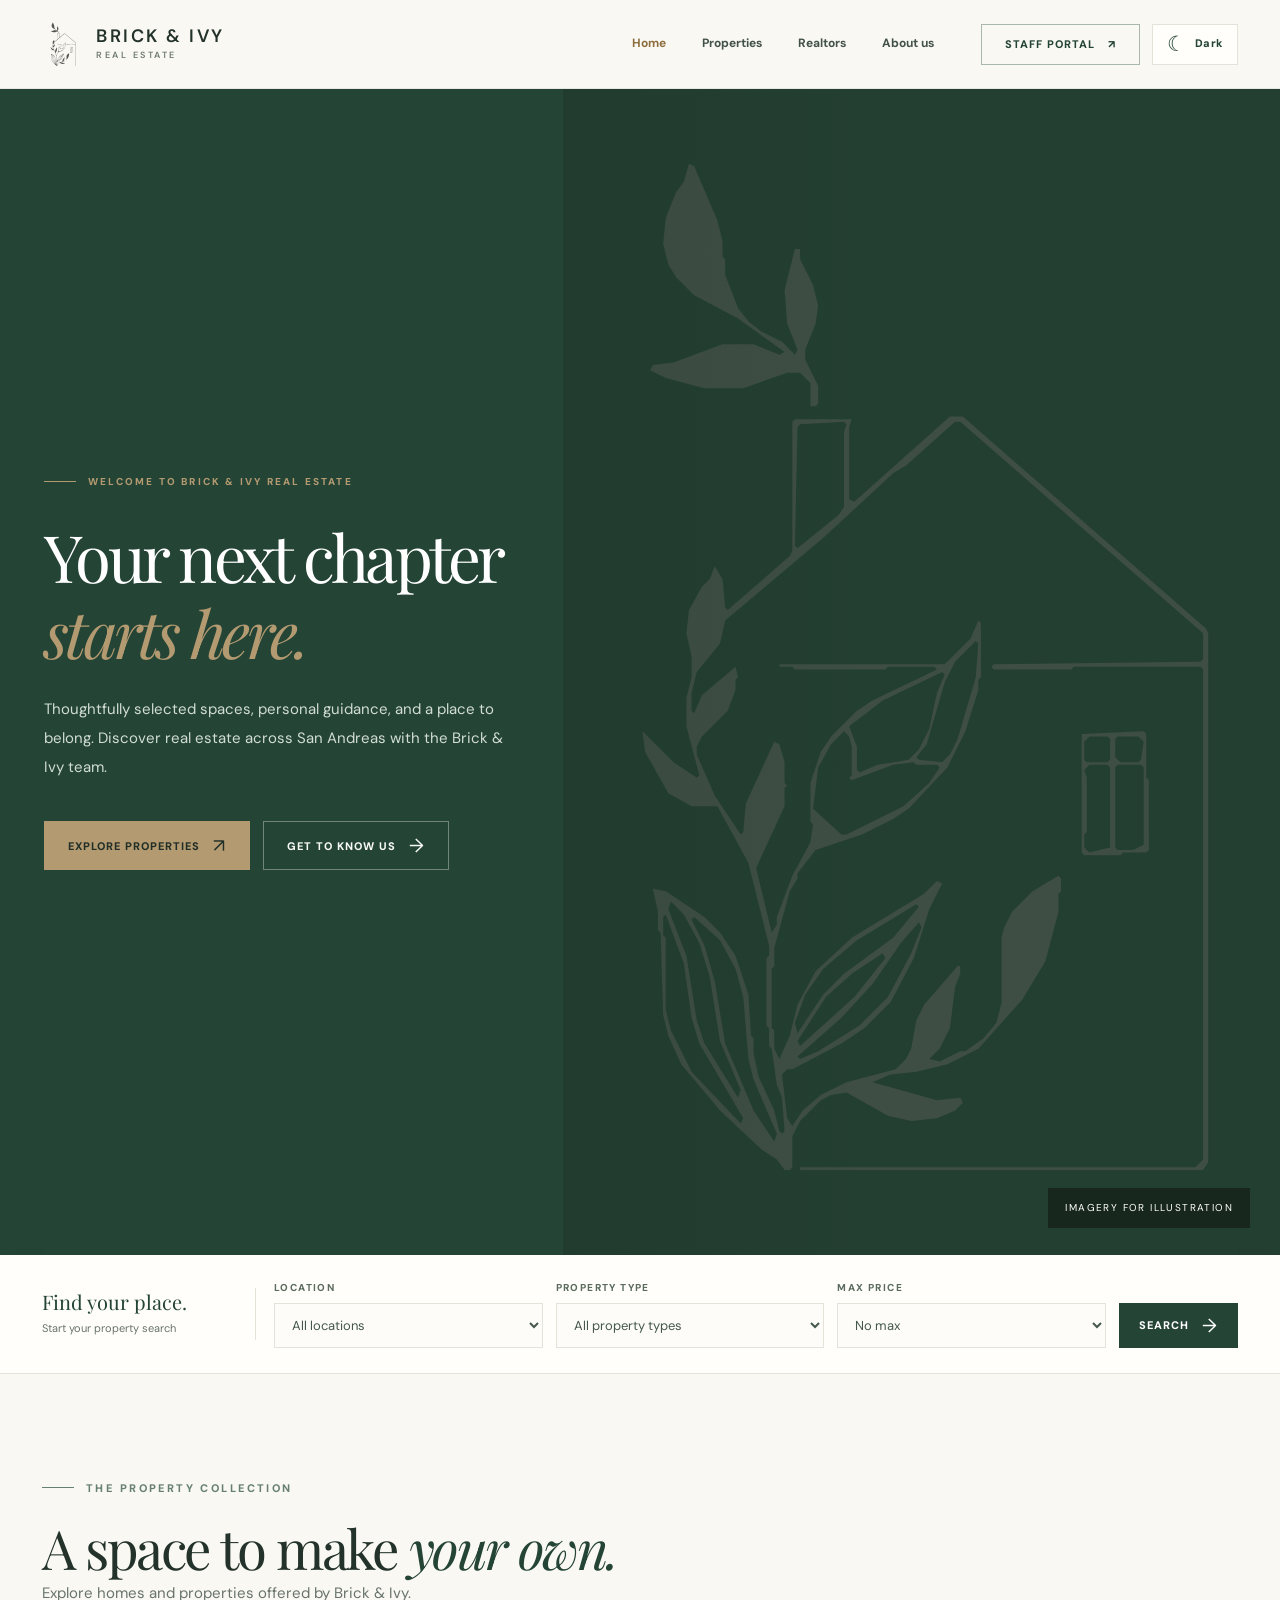
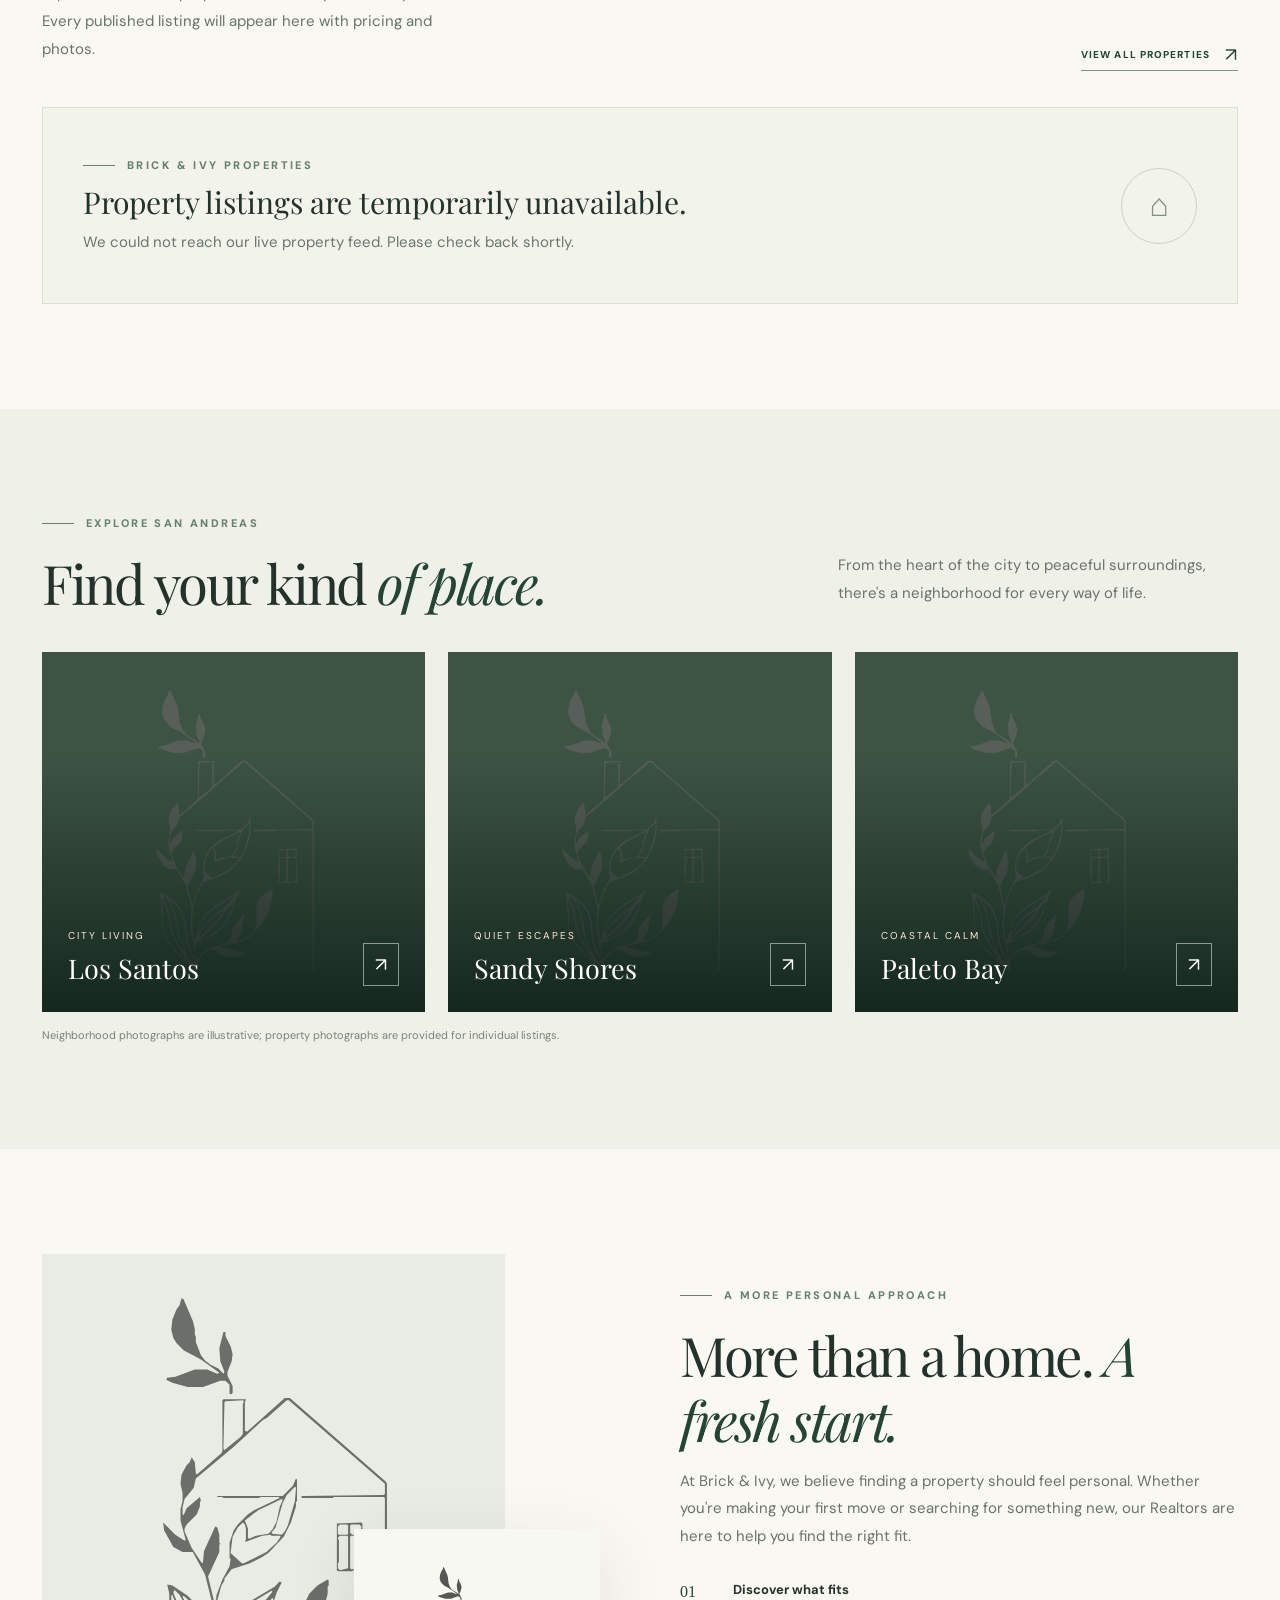
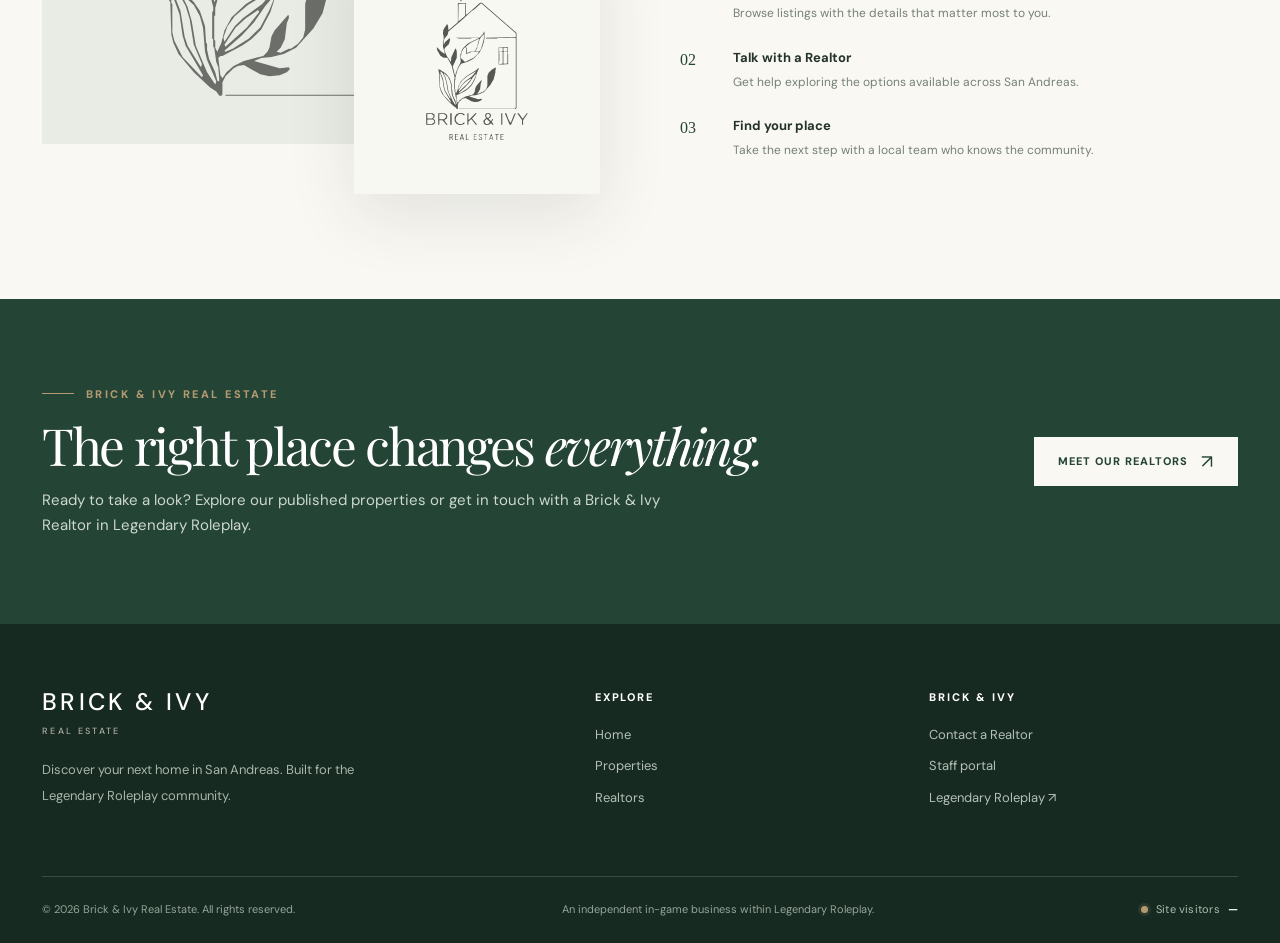
==== index.html @ a2da0a72 "Use accurate descriptive fallback alt for homepage loading mark" ====
<!doctype html>
<html lang="en">
<head>
  <meta charset="UTF-8"><meta name="viewport" content="width=device-width, initial-scale=1">
  <meta name="theme-color" content="#182d25">
  <meta name="description" content="Brick & Ivy Real Estate — discover your next property in Legendary Roleplay. Browse homes, explore neighborhoods, and connect with a Realtor.">
  <title>Brick & Ivy Real Estate | Find Your Place in San Andreas</title>
  <link rel="canonical" href="https://brickandivyhomes.com/">
  <link rel="icon" type="image/svg+xml" href="assets/favicon.svg">
  <link rel="preconnect" href="https://fonts.googleapis.com"><link rel="preconnect" href="https://fonts.gstatic.com" crossorigin>
  <script src="assets/theme.js?v=20261022-dark1"></script>
  <!-- Prevent the original HTML fallback from flashing before the published homepage arrives. -->
  <script>
    document.documentElement.classList.add('home-content-pending');
    window.setTimeout(function(){ document.documentElement.classList.remove('home-content-pending'); }, 9000);
    // Start the public homepage request while the rest of the page is parsing,
    // rather than waiting for all page assets and DOMContentLoaded.
    window.BRICK_IVY_HOME_PREFETCH = (function(){
      var controller = new AbortController();
      var deadline = setTimeout(function(){ controller.abort(); }, 7000);
      return fetch('https://rcbbnzqmfvapwuqmpmhk.supabase.co/functions/v1/brickivy-homepage', {
        cache: 'no-store', credentials: 'omit', signal: controller.signal,
        headers: {Accept:'application/json'}
      }).then(function(response){
        if(!response.ok)throw Error('Homepage publication unavailable');
        return response.json();
      }).catch(function(){ return null; }).finally(function(){ clearTimeout(deadline); });
    })();
  </script>
  <link rel="preconnect" href="https://rcbbnzqmfvapwuqmpmhk.supabase.co" crossorigin>
<link rel="stylesheet" href="assets/styles.css?v=20261024-home-load1">
<link rel="stylesheet" href="assets/dark-mode.css?v=20261023-contrast1"><script defer src="assets/brickivy-config.js"></script><script defer src="assets/site.js?v=20261024-home-load1"></script>
</head>
<body data-page="home">
  <header class="site-header">
    <div class="container header-inner">
      <a class="logo-lockup" href="index.html" aria-label="Brick and Ivy Real Estate homepage">
        <img class="logo-mark" src="assets/brick-ivy-mark.svg" alt="">
        <span class="logo-type">BRICK &amp; IVY<small>REAL ESTATE</small></span>
      </a>
      <nav class="primary-nav" id="primary-nav" aria-label="Main navigation">
        <a href="index.html" aria-current="page">Home</a>
        <a href="properties.html">Properties</a><a href="realtors.html">Realtors</a>
        
        <a href="#our-story">About us</a>
      </nav>
      <div class="header-actions">
        <a class="link-button" href="admin.html">Staff portal <span aria-hidden="true">↗</span></a>
        <button class="menu-toggle" type="button" aria-label="Toggle navigation" aria-controls="primary-nav" aria-expanded="false"><span aria-hidden="true"></span></button>
      </div>
    </div>
  </header>
  <div class="home-announcement" id="homeAnnouncement" role="status" hidden><div class="container" data-home-text="announcementText"></div></div>
  <main>
    <section class="hero" aria-labelledby="hero-heading">
      <div class="hero-copy">
        <div class="home-loading-intro" role="status" aria-live="polite"><span>BRICK &amp; IVY REAL ESTATE</span><strong>Finding your next chapter.</strong><small>Preparing our latest properties and details…</small></div>
        <div class="eyebrow" data-home-text="heroEyebrow">Welcome to Brick &amp; Ivy Real Estate</div>
        <h1 class="serif" id="hero-heading"><span data-home-text="heroLead">Your next chapter</span> <em data-home-text="heroHighlight">starts here.</em></h1>
        <p data-home-text="heroDescription">Thoughtfully selected spaces, personal guidance, and a place to belong. Discover real estate across San Andreas with the Brick &amp; Ivy team.</p>
        <div class="hero-buttons">
          <a class="button gold" href="properties.html"><span data-home-text="heroPrimaryText">Explore properties</span> <span class="arrow" aria-hidden="true">↗</span></a>
          <a class="button outline" href="#our-story"><span data-home-text="heroSecondaryText">Get to know us</span> <span class="arrow" aria-hidden="true">→</span></a>
        </div>
      </div>
      <div class="hero-image">
        <img class="home-image-placeholder" data-home-image="heroImage" src="assets/brick-ivy-mark.svg" data-home-alt="heroImageAlt" alt="Brick & Ivy Real Estate" fetchpriority="high">
        <div class="image-caption" data-home-text="heroCaption">Imagery for illustration</div>
      </div>
    </section>
    <div class="quick-search" aria-label="Quick property search">
      <div class="container search-inner">
        <div class="search-title"><strong data-home-text="searchTitle">Find your place.</strong><small data-home-text="searchSubtitle">Start your property search</small></div>
        <form class="search-form" action="properties.html" method="get">
          <div class="field"><label for="homeArea">Location</label><select id="homeArea" name="area"><option value="">All locations</option><option value="Los Santos">Los Santos</option><option value="Sandy Shores">Sandy Shores</option><option value="Paleto Bay">Paleto Bay</option></select></div>
          <div class="field"><label for="homeType">Property type</label><select id="homeType" name="type"><option value="">All property types</option></select></div>
          <div class="field"><label for="homeMax">Max price</label><select id="homeMax" name="max"><option value="">No max</option><option value="5000">$5,000</option><option value="10000">$10,000</option><option value="15000">$15,000</option></select></div>
          <button class="button dark" type="submit">Search <span class="arrow" aria-hidden="true">→</span></button>
        </form>
      </div>
    </div>
    <section class="section featured" id="featured" data-home-section="showFeatured">
      <div class="container">
        <div class="section-top">
          <div><div class="eyebrow" data-home-text="collectionEyebrow">The property collection</div><h2 class="section-heading"><span data-home-text="collectionLead">A space to make</span> <em data-home-text="collectionHighlight">your own.</em></h2><p class="section-copy" data-home-text="collectionDescription">Explore homes and properties offered by Brick &amp; Ivy. Every published listing will appear here with pricing and photos.</p></div>
          <a href="properties.html" class="text-link">View all properties <span class="arrow" aria-hidden="true">↗</span></a>
        </div>
        <div class="property-grid" id="featuredGrid" aria-live="polite"><div class="empty-listings"><div><div class="eyebrow">Brick &amp; Ivy properties</div><h3>Preparing our property collection.</h3><p>Our listings will appear here once they are published.</p></div><div class="empty-icon" aria-hidden="true">⌂</div></div></div>
      </div>
    </section>
    <section class="section neighborhoods" id="neighborhoods" data-home-section="showNeighborhoods">
      <div class="container">
        <div class="section-top">
          <div><div class="eyebrow" data-home-text="neighborhoodsEyebrow">Explore San Andreas</div><h2 class="section-heading"><span data-home-text="neighborhoodsLead">Find your kind</span> <em data-home-text="neighborhoodsHighlight">of place.</em></h2></div>
          <p class="section-copy" data-home-text="neighborhoodsDescription">From the heart of the city to peaceful surroundings, there's a neighborhood for every way of life.</p>
        </div>
        <div class="neighborhood-grid">
          <a href="properties.html?area=Los+Santos" class="neighborhood">
            <img class="home-image-placeholder" data-home-image="lsImage" src="assets/brick-ivy-mark.svg" alt="Brick &amp; Ivy neighborhood photo" loading="lazy">
            <div class="neighborhood-content"><div><small>City living</small><h3>Los Santos</h3></div><span class="arrow" aria-hidden="true">↗</span></div>
          </a>
          <a href="properties.html?area=Sandy+Shores" class="neighborhood">
            <img class="home-image-placeholder" data-home-image="sandyImage" src="assets/brick-ivy-mark.svg" alt="Brick &amp; Ivy neighborhood photo" loading="lazy">
            <div class="neighborhood-content"><div><small>Quiet escapes</small><h3>Sandy Shores</h3></div><span class="arrow" aria-hidden="true">↗</span></div>
          </a>
          <a href="properties.html?area=Paleto+Bay" class="neighborhood">
            <img class="home-image-placeholder" data-home-image="paletoImage" src="assets/brick-ivy-mark.svg" alt="Brick &amp; Ivy neighborhood photo" loading="lazy">
            <div class="neighborhood-content"><div><small>Coastal calm</small><h3>Paleto Bay</h3></div><span class="arrow" aria-hidden="true">↗</span></div>
          </a>
        </div>
        <p style="margin:14px 0 0;color:#758277;font-size:11px">Neighborhood photographs are illustrative; property photographs are provided for individual listings.</p>
      </div>
    </section>
    <section class="section" id="our-story" data-home-section="showAbout">
      <div class="container about">
        <div class="about-visual">
          <img class="portrait home-image-placeholder" data-home-image="aboutImage" src="assets/brick-ivy-mark.svg" alt="Brick &amp; Ivy real estate image" loading="lazy">
          <div class="logo-plaque"><img src="assets/brick-ivy-logo.svg" alt="Brick and Ivy Real Estate logo" loading="lazy"></div>
        </div>
        <div class="about-copy">
          <div class="eyebrow" data-home-text="aboutEyebrow">A more personal approach</div>
          <h2 class="section-heading"><span data-home-text="aboutLead">More than a home.</span> <em data-home-text="aboutHighlight">A fresh start.</em></h2>
          <p class="section-copy" data-home-text="aboutDescription">At Brick &amp; Ivy, we believe finding a property should feel personal. Whether you're making your first move or searching for something new, our Realtors are here to help you find the right fit.</p>
          <div class="values">
            <div class="value"><div class="value-num">01</div><div><strong>Discover what fits</strong><span>Browse listings with the details that matter most to you.</span></div></div>
            <div class="value"><div class="value-num">02</div><div><strong>Talk with a Realtor</strong><span>Get help exploring the options available across San Andreas.</span></div></div>
            <div class="value"><div class="value-num">03</div><div><strong>Find your place</strong><span>Take the next step with a local team who knows the community.</span></div></div>
          </div>
        </div>
      </div>
    </section>
    <section class="cta-band" id="contact" data-home-section="showCta">
      <div class="container cta-inner">
        <div><div class="eyebrow" data-home-text="ctaEyebrow">Brick &amp; Ivy Real Estate</div><h2 class="section-heading"><span data-home-text="ctaLead">The right place changes</span> <em data-home-text="ctaHighlight">everything.</em></h2><p data-home-text="ctaDescription">Ready to take a look? Explore our published properties or get in touch with a Brick &amp; Ivy Realtor in Legendary Roleplay.</p></div>
        <a href="realtors.html" class="button light"><span data-home-text="ctaButton">Meet our Realtors</span> <span class="arrow" aria-hidden="true">↗</span></a>
      </div>
    </section>
  </main>
  <footer class="site-footer">
    <div class="container">
      <div class="footer-grid">
        <div><div class="footer-brand">BRICK &amp; IVY<small>REAL ESTATE</small></div><p class="footer-text">Discover your next home in San Andreas. Built for the Legendary Roleplay community.</p></div>
        <div><div class="footer-title">Explore</div><div class="footer-links"><a href="index.html">Home</a><a href="properties.html">Properties</a><a href="realtors.html">Realtors</a></div></div>
        <div><div class="footer-title">Brick &amp; Ivy</div><div class="footer-links"><a href="realtors.html">Contact a Realtor</a><a href="admin.html">Staff portal</a><a href="https://legendary-roleplay.com/" target="_blank" rel="noopener noreferrer">Legendary Roleplay ↗</a></div></div>
      </div>
      <div class="footer-bottom"><span>© <span data-year>2026</span> Brick &amp; Ivy Real Estate. All rights reserved.</span><span>An independent in-game business within Legendary Roleplay.</span><span class="footer-visitor-counter" title="Estimated unique browsers since visitor tracking began"><span class="visitor-indicator" aria-hidden="true"></span><span class="visitor-label">Site visitors</span><strong data-visitor-total>—</strong></span></div>
    </div>
  </footer>
<script defer src="assets/brickivy-visitors.js?v=20261023-visitors1"></script></body>
</html>
---- assets/styles.css ----
@import url('https://fonts.googleapis.com/css2?family=DM+Sans:wght@400;500;600;700&family=Manrope:wght@400;500;600;700;800&family=Playfair+Display:ital,wght@0,400;0,500;0,600;1,400;1,500&display=swap');
:root{--ink:#23332b;--forest:#244436;--forest-dark:#182d25;--sage:#7f957d;--gold:#b39a70;--cream:#faf8f3;--sand:#efece4;--paper:#fffefa;--muted:#68736b;--line:#e3e3da;--shadow:0 20px 65px rgba(32,48,39,.11);font-synthesis:none}
*,*:before,*:after{box-sizing:border-box}
html{scroll-behavior:smooth}
body{margin:0;background:var(--cream);color:var(--ink);font:400 15px/1.65 'DM Sans',sans-serif;-webkit-font-smoothing:antialiased}
img{display:block;max-width:100%} a{color:inherit;text-decoration:none} button,input,select{font:inherit}
button{cursor:pointer}button:disabled{cursor:not-allowed} :focus-visible{outline:3px solid #a27d49;outline-offset:3px}::selection{background:#d6d3b9}
.container{width:min(1200px,calc(100% - 84px));margin-inline:auto}
.eyebrow{display:flex;align-items:center;gap:12px;font-size:11px;font-weight:800;letter-spacing:.22em;text-transform:uppercase;color:#66816f}
.eyebrow:before{content:'';display:inline-block;width:32px;height:1px;background:currentColor}
h1,h2,h3,p{margin-top:0}
.serif{font-family:'Playfair Display',Georgia,serif;font-weight:400}
.section-heading{font-family:'Playfair Display',Georgia,serif;font-size:clamp(36px,4.25vw,58px);font-weight:400;line-height:1.2;letter-spacing:-.045em;margin:18px 0 15px}
.section-copy{color:var(--muted);max-width:590px;line-height:1.85}
.site-header{height:89px;position:relative;z-index:20;background:var(--cream);border-bottom:1px solid #e7e6df}
.header-inner{height:100%;display:flex;align-items:center;gap:35px}
.logo-lockup{display:flex;align-items:center;gap:12px;flex-shrink:0}
.logo-mark{height:45px;width:42px;object-fit:contain;object-position:center}
.logo-type{display:flex;flex-direction:column;gap:1px;font-size:18px;font-weight:600;line-height:1.1;letter-spacing:.14em;white-space:nowrap}
.logo-type small{font-size:9px;letter-spacing:.28em;font-weight:600;color:#6e7a71;margin-top:4px}
.primary-nav{display:flex;align-items:center;justify-content:center;gap:36px;margin-left:auto}
.primary-nav>a{font-size:12px;font-weight:700;color:#425249;transition:color .2s}
.primary-nav>a:hover,.primary-nav>a[aria-current=page]{color:#8d6e3e}
.header-actions{display:flex;align-items:center;gap:12px;margin-left:12px}
.link-button,.button{display:inline-flex;gap:13px;align-items:center;justify-content:center;border:1px solid transparent;font-size:11px;font-weight:800;letter-spacing:.09em;text-transform:uppercase;min-height:49px;padding:0 23px;transition:background .2s,color .2s,transform .2s}
.button:hover,.link-button:hover{transform:translateY(-2px)}
.button.dark{background:var(--forest);color:white}.button.dark:hover{background:#355845}
.button.light{background:var(--cream);color:var(--forest)}.button.light:hover{background:white}
.button.outline{border-color:#bec8bd;color:var(--forest);background:transparent}.button.outline:hover{background:#edf1e9}
.button.gold{background:#c5ae86;color:#1d3025}
.link-button{border:1px solid #a9b8a9;color:var(--forest);min-height:41px}
.arrow{font-size:19px;line-height:1;font-weight:400}
.menu-toggle{display:none;border:1px solid #d5d9d1;color:var(--forest);background:transparent;width:44px;height:44px;place-items:center}
.menu-toggle span{display:block;width:19px;height:2px;background:currentColor;box-shadow:0 6px 0 currentColor,0 -6px 0 currentColor}
.hero{display:grid;grid-template-columns:minmax(0,44fr) minmax(0,56fr);min-height:590px;background:var(--forest-dark)}
.hero-copy{align-self:center;padding:88px max(44px,calc((100vw - 1200px)/2));padding-right:38px;color:#fff}
.hero .eyebrow{color:#d3bea0;font-size:10px}
.hero h1{font-size:clamp(52px,5.1vw,83px);letter-spacing:-.057em;line-height:1.16;margin:28px 0 25px;max-width:620px}
.hero h1 em{font-weight:400;color:#c5af87}
.hero p{font-size:15px;line-height:1.95;color:#d2ddd5;max-width:495px}
.hero-buttons{display:flex;gap:13px;flex-wrap:wrap;margin-top:39px}
.hero .button.outline{color:#f9faf8;border-color:#71847a}.hero .button.outline:hover{background:#345143}
.hero-image{position:relative;min-height:590px;overflow:hidden}
.hero-image:before{content:'';position:absolute;inset:0;background:linear-gradient(90deg,rgba(20,40,28,.12),transparent 43%);z-index:1}
.hero-image img{width:100%;height:100%;object-fit:cover;object-position:center}
.hero-image .image-caption{position:absolute;bottom:27px;right:30px;padding:12px 17px;background:rgba(20,32,24,.78);color:white;z-index:2;font-size:10px;letter-spacing:.14em;text-transform:uppercase}
.quick-search{background:var(--paper);border-bottom:1px solid var(--line);box-shadow:0 7px 28px rgba(0,0,0,.025)}
.search-inner{display:flex;align-items:center;gap:18px;padding:25px 0}
.search-title{min-width:214px;border-right:1px solid var(--line);padding-right:18px}
.search-title strong{font:400 20px 'Playfair Display',Georgia,serif;display:block}
.search-title small{color:var(--muted);font-size:11px}
.search-form{display:grid;grid-template-columns:repeat(3,minmax(0,1fr)) auto;gap:13px;flex:1;align-items:end}
.field{display:flex;flex-direction:column;gap:6px;min-width:0}.field label{font-size:10px;letter-spacing:.14em;text-transform:uppercase;font-weight:800;color:#5b6c5e}
.field input,.field select{border:1px solid var(--line);border-radius:0;outline:none;color:#45584b;background:#fdfcf8;padding:11px 13px;width:100%;min-height:45px;appearance:auto;font-size:13px}
.field input:focus,.field select:focus{border-color:#738e76;box-shadow:0 0 0 2px #dbe8da}
.search-form .button{min-height:45px;padding:0 19px}
.section{padding:105px 0}
.section-top{display:flex;justify-content:space-between;align-items:end;gap:30px;margin-bottom:36px}
.section-top .section-heading{margin-bottom:0}
.section-top .section-copy{max-width:400px;margin-bottom:8px}
.text-link{display:inline-flex;gap:15px;align-items:center;padding-bottom:6px;border-bottom:1px solid #7f9482;font-weight:800;color:var(--forest);text-transform:uppercase;letter-spacing:.11em;font-size:10px;white-space:nowrap}
.text-link:hover{color:#997c4a}
.featured{background:var(--cream)}
.property-grid{display:grid;grid-template-columns:repeat(3,minmax(0,1fr));gap:24px}
.property-card{background:var(--paper);border:1px solid var(--line);overflow:hidden;transition:box-shadow .25s,transform .25s}
.property-card:hover{transform:translateY(-5px);box-shadow:var(--shadow)}
.property-image{height:248px;position:relative;background:#e4e7df;overflow:hidden}
.property-image img{height:100%;width:100%;object-fit:cover;transition:transform .5s}.property-card:hover .property-image img{transform:scale(1.04)}
.property-image .fallback-graphic{display:grid;place-items:center;width:100%;height:100%;font:400 28px 'Playfair Display',Georgia,serif;color:#8da08f}
.status-tag{position:absolute;top:17px;left:17px;display:inline-block;background:#f8f8f1;color:#2a4837;font-size:9px;letter-spacing:.16em;text-transform:uppercase;padding:9px 12px;font-weight:800}
.property-body{padding:23px 23px 25px}
.property-topline{display:flex;align-items:center;justify-content:space-between;gap:10px;font-size:10px;color:#6d8070;font-weight:800;letter-spacing:.15em;text-transform:uppercase}
.property-price{font-size:24px;font-family:'Playfair Display',Georgia,serif;color:var(--forest);letter-spacing:-.02em;margin:8px 0}
.property-title{font-size:17px;font-weight:700;line-height:1.4;margin:0 0 4px}
.property-address{color:#788179;font-size:12px;margin-bottom:20px}
.property-bottom{display:flex;justify-content:space-between;align-items:center;padding-top:16px;border-top:1px solid var(--line);font-size:12px;color:#66776b}
.empty-listings{grid-column:1/-1;border:1px solid #dcded4;background:#f2f3eb;padding:48px 40px;display:flex;align-items:center;justify-content:space-between;gap:30px}
.empty-listings h3{font:400 30px 'Playfair Display',Georgia,serif;margin:8px 0}
.empty-listings p{max-width:590px;color:#69776c;margin-bottom:0}
.empty-icon{display:grid;place-items:center;width:76px;height:76px;flex-shrink:0;border:1px solid #c9d3c6;border-radius:50%;font-size:32px;color:#80927d}
.neighborhoods{background:#eff1e9}
.neighborhood-grid{display:grid;grid-template-columns:repeat(3,1fr);gap:23px}
.neighborhood{height:360px;position:relative;display:flex;align-items:end;overflow:hidden;background:#64786f}
.neighborhood img{width:100%;height:100%;position:absolute;inset:0;object-fit:cover;transition:transform .5s}
.neighborhood:before{content:'';position:absolute;inset:0;background:linear-gradient(0deg,rgba(10,27,19,.78),transparent 72%);z-index:1}
.neighborhood:hover img{transform:scale(1.05)}
.neighborhood-content{position:relative;z-index:2;padding:26px;color:white;width:100%;display:flex;align-items:end;justify-content:space-between}
.neighborhood-content small{display:block;font-size:10px;letter-spacing:.2em;text-transform:uppercase;color:#e0d1ae}
.neighborhood-content h3{font:400 27px 'Playfair Display',Georgia,serif;margin:5px 0 0}
.neighborhood-content .arrow{border:1px solid rgba(255,255,255,.5);padding:11px}
.about{display:grid;grid-template-columns:1fr 1fr;align-items:center;gap:80px}
.about-visual{position:relative;min-height:540px}
.about-visual .portrait{width:83%;height:490px;object-fit:cover}
.about-visual .logo-plaque{position:absolute;right:0;bottom:0;background:#f7f8f2;box-shadow:var(--shadow);width:44%;height:265px;display:flex;align-items:center;justify-content:center;padding:15px}
.logo-plaque img{width:100%;height:100%;object-fit:contain}
.about-copy .section-copy{margin-bottom:28px}
.values{display:grid;gap:22px;margin-top:28px}
.value{display:flex;gap:18px;align-items:start}
.value-num{width:35px;color:#9f895f;font-family:Georgia,serif;font-size:16px}
.value strong{display:block;font-size:13px}
.value span{font-size:12px;line-height:1.8;color:#748076}
.cta-band{background:var(--forest-dark);color:white;padding:86px 0}
.cta-inner{display:flex;justify-content:space-between;align-items:center;gap:35px}
.cta-band .section-heading{font-size:clamp(33px,4vw,53px);margin:12px 0}
.cta-band p{color:#cdd8ce;margin-bottom:0;max-width:630px}
.cta-band .eyebrow{color:#d4bea0}
.site-footer{background:#172a22;color:#ccd4cc;padding:64px 0 25px}
.footer-grid{display:grid;grid-template-columns:1.3fr .7fr .85fr;gap:80px;padding-bottom:55px}
.footer-brand{color:#fff;font-size:24px;letter-spacing:.14em;font-weight:500;line-height:1.2}
.footer-brand small{display:block;margin-top:9px;color:#aeafa3;letter-spacing:.26em;font-size:9px}
.footer-text{font-size:13px;max-width:360px;color:#a9b6aa;line-height:1.95;margin-top:21px}
.footer-title{font-size:11px;color:#fff;letter-spacing:.18em;text-transform:uppercase;font-weight:800;margin-bottom:18px}
.footer-links{display:flex;flex-direction:column;gap:10px;color:#b4c0b6;font-size:13px}
.footer-links a:hover{color:white}
.footer-bottom{border-top:1px solid #3a4c41;padding-top:23px;display:flex;justify-content:space-between;gap:20px;font-size:11px;color:#95a599}
.page-header{background:#213d31;color:white;padding:75px 0 73px;position:relative;overflow:hidden}
.page-header:after{content:'B&I';position:absolute;right:4%;bottom:-105px;font:400 260px 'Playfair Display',Georgia,serif;opacity:.045;pointer-events:none}
.page-header .eyebrow{color:#d7be98}.page-header .section-heading{max-width:740px;margin:16px 0}
.page-header p{color:#cbdad0;margin:0;max-width:610px}
.results-layout{display:grid;grid-template-columns:260px 1fr;gap:42px;padding:62px 0 105px}
.filter-panel{background:#fffefa;border:1px solid var(--line);padding:28px;align-self:start}
.filter-panel h2{font:400 23px 'Playfair Display',Georgia,serif;margin-bottom:20px}
.filter-panel form{display:grid;gap:17px}.filter-panel .field input,.filter-panel .field select{background:#fff}
.filter-actions{display:grid;gap:9px;margin-top:7px}.filter-actions .button{width:100%;font-size:10px}
.results-toolbar{display:flex;justify-content:space-between;align-items:center;gap:15px;margin-bottom:25px;padding-bottom:16px;border-bottom:1px solid var(--line)}
.results-toolbar strong{font-size:13px}.results-toolbar small{color:#7a857c}
.results-grid{display:grid;grid-template-columns:repeat(2,minmax(0,1fr));gap:22px}
.results-grid .property-image{height:235px}
.results-grid .empty-listings{display:block;padding:48px}
.detail-page{padding:55px 0 110px}.back-link{display:inline-flex;align-items:center;gap:10px;color:#657b6a;font-size:12px;margin-bottom:25px;font-weight:700}
.detail-shell{background:#fffefa;border:1px solid var(--line);padding:42px}
.detail-title{font:400 clamp(32px,4vw,52px) 'Playfair Display',Georgia,serif;line-height:1.2;margin:10px 0}
.detail-meta{color:#68786c;font-size:13px}
.detail-price{font:400 31px 'Playfair Display',Georgia,serif;margin:20px 0}
.detail-gallery{display:grid;grid-template-columns:2fr 1fr;gap:11px;height:420px;margin:35px 0}
.detail-gallery>div{overflow:hidden;background:#e5e8df;min-height:0}
.detail-gallery img{width:100%;height:100%;object-fit:cover}
.detail-thumbs{display:grid;grid-template-rows:1fr 1fr;gap:11px;min-height:0}
.detail-copy{max-width:760px;font-size:14px;color:#697a6d;line-height:1.9}
.detail-empty{text-align:center;padding:85px 30px;border:1px solid var(--line);background:#f4f4ed}
.detail-empty h2{font:400 37px 'Playfair Display',Georgia,serif;margin:12px}
.detail-empty p{color:var(--muted)}
.admin-note{background:#f2f3eb;border:1px solid #dce2d7;margin:80px auto;padding:55px;max-width:720px;text-align:center}
.admin-note .section-heading{font-size:40px}
.page-spacer{min-height:42vh}
@media(max-width:1100px){.primary-nav{gap:20px}.container{width:min(1200px,calc(100% - 54px))}.hero-copy{padding:65px 38px}.hero h1{font-size:clamp(45px,5.2vw,69px)}.search-title{display:none}.about{gap:45px}.footer-grid{gap:35px}}
@media(max-width:800px){.site-header{height:74px}.primary-nav{display:none;position:absolute;top:74px;left:0;right:0;background:var(--cream);padding:26px;flex-direction:column;align-items:start;gap:22px;border-bottom:1px solid var(--line);box-shadow:0 17px 23px rgba(0,0,0,.07)}.primary-nav.open{display:flex}.menu-toggle{display:grid}.header-actions{margin-left:auto}.header-actions .link-button{display:none}.hero{grid-template-columns:1fr}.hero-copy{padding:70px 35px}.hero-image{height:410px;min-height:0}.hero-image img{object-position:center 55%}.hero h1{max-width:670px}.search-inner{padding:23px 0}.search-form{grid-template-columns:repeat(2,1fr)}.section{padding:78px 0}.section-top{align-items:start;flex-direction:column;gap:17px}.property-grid{grid-template-columns:repeat(2,1fr)}.property-grid>*:last-child:nth-child(odd){grid-column:auto}.neighborhood-grid{grid-template-columns:repeat(3,1fr);gap:12px}.neighborhood{height:290px}.neighborhood-content{padding:16px}.neighborhood-content h3{font-size:22px}.about{grid-template-columns:1fr}.about-visual{min-height:440px}.about-visual .portrait{height:420px}.about-visual .logo-plaque{width:32%;height:225px}.cta-inner{align-items:start;flex-direction:column}.footer-grid{grid-template-columns:1fr 1fr}.footer-grid>div:first-child{grid-column:1/-1}.results-layout{grid-template-columns:1fr;gap:28px;padding-top:38px}.filter-panel form{grid-template-columns:repeat(2,1fr)}.filter-panel h2{margin-bottom:18px}.filter-actions{margin-top:0}}
@media(max-width:560px){.container{width:calc(100% - 36px)}.logo-type{font-size:15px}.logo-mark{height:39px;width:36px}.hero-copy{padding:65px 20px 58px}.hero h1{font-size:clamp(47px,12vw,65px)}.hero-image{height:285px}.hero p{font-size:14px}.hero-buttons .button{width:100%}.search-form{grid-template-columns:1fr}.search-form .button{width:100%}.section{padding:69px 0}.section-heading{font-size:38px}.property-grid,.results-grid,.neighborhood-grid{grid-template-columns:1fr}.property-image,.results-grid .property-image{height:240px}.empty-listings{display:block;padding:30px 23px}.empty-icon{margin-bottom:16px}.neighborhood{height:260px}.neighborhood-content{padding:26px}.about-visual{min-height:370px}.about-visual .portrait{height:340px}.about-visual .logo-plaque{height:170px}.cta-band{padding:65px 0}.footer-grid{grid-template-columns:1fr;gap:26px}.footer-grid>div:first-child{grid-column:auto}.footer-bottom{flex-direction:column;gap:6px}.page-header{padding:62px 0}.filter-panel{padding:23px}.filter-panel form{grid-template-columns:1fr}.results-layout{padding-bottom:65px}.detail-page{padding:35px 0 70px}.detail-shell{padding:22px}.detail-gallery{height:auto;grid-template-columns:1fr}.detail-gallery>div:first-child{height:255px}.detail-thumbs{grid-template-columns:1fr 1fr;grid-template-rows:none;height:125px}.admin-note{padding:35px 22px;margin:55px auto}}
@media(prefers-reduced-motion:reduce){html{scroll-behavior:auto}*,*:before,*:after{transition:none!important}}

/* Public realtor directory */
.team-hero{padding-top:93px;padding-bottom:95px;background:linear-gradient(112deg,#213d31 0%,#203e30 58%,#34513d 100%)}
.team-hero .section-heading{max-width:780px;font-size:clamp(43px,5vw,72px);line-height:1.19}
.team-hero .section-heading em{color:#d0b897;font-weight:400}
.team-hero p{font-size:15px;max-width:650px;line-height:1.9}
.team-section{padding-top:90px;padding-bottom:110px}
.team-heading{margin-bottom:40px}
.team-heading .section-copy{max-width:605px}
.team-count{font-size:11px;letter-spacing:.13em;text-transform:uppercase;font-weight:800;color:#627667;white-space:nowrap;border:1px solid #d4ded2;background:#f1f4ec;padding:11px 16px;margin-bottom:7px}
.realtor-grid{display:grid;grid-template-columns:repeat(3,minmax(0,1fr));align-items:stretch;gap:27px}
.realtor-card{display:flex;flex-direction:column;min-width:0;border:1px solid var(--line);background:var(--paper);overflow:hidden;box-shadow:0 12px 34px rgba(33,53,37,.035);transition:transform .22s,box-shadow .22s}
.realtor-card:hover{transform:translateY(-4px);box-shadow:var(--shadow)}
.realtor-photo{height:305px;background:#e9eee5;position:relative;overflow:hidden;display:grid;place-items:center}
.realtor-photo img{width:100%;height:100%;object-fit:cover;object-position:center 28%}
.realtor-avatar{width:125px;height:125px;border:1px solid #c2cec1;display:grid;place-items:center;border-radius:50%;background:#f8f9f5;color:#64806b;font:400 43px 'Playfair Display',Georgia,serif;letter-spacing:-.05em}
.realtor-photo:has(.realtor-avatar){background:radial-gradient(circle at 42% 30%,#edf2e9 0%,#dce5d9 100%)}
.realtor-role-badge{position:absolute;bottom:0;left:0;padding:10px 18px;background:#294637;color:#f4f2e8;font-size:10px;letter-spacing:.17em;text-transform:uppercase;font-weight:800}
.realtor-body{padding:27px 26px 30px;display:flex;flex-direction:column;flex:1}
.realtor-name{font:400 27px/1.2 'Playfair Display',Georgia,serif;color:#243a2c;letter-spacing:-.025em;margin:0 0 6px}
.realtor-subtitle{font-size:11px;color:#829080;text-transform:uppercase;letter-spacing:.15em;font-weight:800;margin-bottom:18px}
.realtor-bio{font-size:13px;line-height:1.82;color:#6f7d72;margin-bottom:21px;flex:1}
.realtor-details{border-top:1px solid var(--line);padding-top:16px;margin-top:auto;display:flex;flex-direction:column;gap:13px}
.realtor-contact-row{display:grid;grid-template-columns:75px 1fr auto;gap:9px;align-items:start;font-size:12px;min-width:0}
.realtor-contact-label{font-size:10px;color:#829185;text-transform:uppercase;letter-spacing:.09em;font-weight:800;padding-top:2px}
.realtor-contact-value{color:#324f3b;font-weight:700;overflow-wrap:anywhere;min-width:0}
.realtor-copy{font-size:10px;font-weight:800;color:#42664e;border:1px solid #bfcabe;background:transparent;min-height:28px;padding:4px 8px;line-height:1.2}
.realtor-copy:hover{background:#ecf2ea}
.realtor-actions{display:flex;gap:9px;margin-top:20px;flex-wrap:wrap}
.realtor-actions .button{flex:1;min-height:43px;padding:0 15px;font-size:10px;letter-spacing:.045em}
.realtor-contact-none{color:#7e897e;font-size:12px;font-style:italic}
.team-empty{grid-column:1/-1;display:flex;align-items:center;flex-direction:column;justify-content:center;gap:0;padding:80px 28px 84px;background:#f1f4ec;border:1px solid #d8dfd3;text-align:center;min-height:335px}
.team-empty-mark{font:400 40px 'Playfair Display',Georgia,serif;color:#729079;border:1px solid #c7d3c5;width:82px;height:82px;border-radius:50%;display:grid;place-items:center;margin-bottom:24px}
.team-empty h3{font:400 33px 'Playfair Display',Georgia,serif;color:#254232;margin:0 0 10px}
.team-empty p{font-size:13px;line-height:1.9;color:#6e7d70;max-width:520px;margin:0}
.team-contact-note{background:#e8ede4;padding:69px 0}
.team-contact-inner{display:flex;gap:30px;align-items:center}
.team-contact-icon{font-size:37px;border:1px solid #b9c9b8;width:80px;height:80px;display:grid;place-items:center;flex-shrink:0;color:#819779}
.team-contact-inner>div:nth-child(2){flex:1}
.team-contact-note .eyebrow{font-size:10px}
.team-contact-note h2{font-size:30px;letter-spacing:-.035em;margin:9px 0 5px}
.team-contact-note p{font-size:13px;color:#697b6c;margin:0}
.team-contact-note .button{flex-shrink:0}
@media(max-width:1099px){.realtor-grid{gap:16px}.realtor-photo{height:268px}.realtor-body{padding:22px 20px 25px}}
@media(max-width:800px){.realtor-grid{grid-template-columns:repeat(2,minmax(0,1fr))}.team-contact-inner{flex-wrap:wrap}.team-contact-inner .button{margin-left:110px}.team-section{padding-top:65px;padding-bottom:85px}}
@media(max-width:560px){.team-hero{padding:69px 0}.team-heading{gap:15px}.team-count{margin:0}.realtor-grid{grid-template-columns:1fr}.realtor-photo{height:320px}.realtor-body{padding:27px 24px}.team-empty{padding:54px 23px;min-height:300px}.team-empty h3{font-size:29px}.team-contact-note{padding:55px 0}.team-contact-inner{display:block}.team-contact-icon{margin-bottom:22px}.team-contact-inner .button{margin:24px 0 0;width:100%}}


/* Live Realtor availability: online only when that exact character is connected. */
.realtor-availability{display:inline-flex;align-items:center;gap:8px;width:max-content;max-width:100%;margin:4px 0 17px;padding:7px 11px;border:1px solid #dde1d9;background:#f5f5f0;color:#777f76;font-size:10px;font-weight:800;text-transform:uppercase;letter-spacing:.09em;line-height:1.25}
.realtor-availability .availability-dot{height:8px;width:8px;flex:0 0 8px;border-radius:50%;background:#a8aca4}
.realtor-availability[data-status="available"]{background:#eaf3e7;border-color:#bed6b7;color:#326b3c}
.realtor-availability[data-status="available"] .availability-dot{background:#3c9d57;box-shadow:0 0 0 3px #d5e8d4}
.realtor-availability[data-status="unavailable"]{background:#fde8e7;border-color:#efc0be;color:#a12424}
.realtor-availability[data-status="unavailable"] .availability-dot{background:#dc3c37;box-shadow:0 0 0 3px #f9d3d1}
.realtor-availability[data-status="unknown"]{background:#fff5d2;border-color:#ecd78b;color:#7a5d0f}
.realtor-availability[data-status="unknown"] .availability-dot{background:#d8a120;box-shadow:0 0 0 3px #ffebad}

.team-status-help{max-width:650px;margin:10px 0 0;color:#7c887c;font-size:11px;line-height:1.8}


/* Realtor Management / Owner tools */
.admin-management-hero{padding:69px 0 75px}
.admin-management-hero .section-heading{margin-bottom:12px}
.manage-workspace{padding-top:40px;padding-bottom:90px}
.manage-notice{display:flex;gap:17px;align-items:flex-start;padding:24px 26px;background:#fdf5e1;border:1px solid #e9d8ac;color:#675229;margin-bottom:32px}
.manage-notice strong{font-size:14px;font-weight:800}
.manage-notice p{font-size:12px;line-height:1.75;margin:7px 0 0;color:#766642}
.manage-info-symbol{font-size:24px;line-height:1;color:#9e7a2b}
.manage-layout{display:grid;grid-template-columns:minmax(0,1fr) minmax(320px,1fr);gap:25px;align-items:start}
.manage-primary{display:grid;gap:25px}
.manage-panel{border:1px solid var(--line);background:var(--paper);padding:30px}
.manage-panel-header{display:flex;justify-content:space-between;align-items:center;gap:15px;margin-bottom:25px}
.manage-panel-header h2,.manage-export h2,.manage-help h2{font-size:30px;line-height:1.28;margin:10px 0 0;letter-spacing:-.035em}
.manage-count{color:#617666;font-size:10px;letter-spacing:.08em;font-weight:800;text-transform:uppercase;white-space:nowrap;padding:8px 10px;border:1px solid #d9e2d8;background:#eef2eb}
.manage-person{display:flex;gap:13px;align-items:center;padding:15px 0;border-bottom:1px solid var(--line)}
.manage-person:first-child{padding-top:0}
.manage-person:last-child{border-bottom:0;padding-bottom:0}
.manage-person-avatar{width:48px;height:48px;border-radius:50%;flex-shrink:0;display:grid;place-items:center;font:400 19px 'Playfair Display',Georgia,serif;color:#376044;background:#e4ede2}
.manage-person-details{display:flex;flex-direction:column;min-width:0;flex:1;line-height:1.45}
.manage-person-details strong{font-size:13px;color:#294333;overflow-wrap:anywhere}
.manage-person-details span{font-size:11px;color:#879086;margin-top:3px}
.manage-public-label{font-size:9px;letter-spacing:.07em;text-transform:uppercase;font-weight:800;color:#847665;background:#f3f0e8;padding:7px 9px;white-space:nowrap}
.manage-public-label.is-published{color:#326b3c;background:#e9f3e8}
.manage-form{display:grid;gap:18px}
.manage-form .field input,.manage-form .field textarea{border:1px solid #dddcd3;border-radius:0;background:white;color:var(--ink);padding:11px 13px;width:100%;font-size:13px;min-height:43px}
.manage-form .field textarea{resize:vertical;line-height:1.5}
.manage-form .field small{font-size:11px;line-height:1.5;color:#7b897e}
.manage-form .field input:focus,.manage-form .field textarea:focus{outline:2px solid #afc5b1;outline-offset:1px}
.manage-switch{display:flex;gap:12px;align-items:flex-start;background:#f2f5ee;border:1px solid #dfe7db;padding:17px}
.manage-switch input{width:18px;height:18px;accent-color:#315d41;flex-shrink:0;margin:3px 0 0}
.manage-switch span{display:grid;gap:4px;line-height:1.45}
.manage-switch strong{font-size:13px}
.manage-switch small{font-size:11px;color:#66776a;line-height:1.6}
.manage-full{width:100%}
.manage-message{margin:0;color:#426b4d;font-size:12px;line-height:1.6}
.manage-message:empty{display:none}
.manage-message[data-error="true"]{color:#a12e2b}
.manage-help h2{margin-top:0}
.manage-help ol{padding-left:22px;margin:18px 0;font-size:12px;color:#606e63;line-height:1.85}
.manage-help li{margin-bottom:8px}
.manage-help p{font-size:12px;line-height:1.8;color:#788278;margin:0}
.manage-help a{border-bottom:1px solid #96ab92;color:#345e3d}
.manage-empty{font-size:13px;color:#687e6c;padding:15px 0}
.manage-export{margin-top:28px;padding:35px 40px;background:#eef2e9;border:1px solid #dae3d6;display:grid;grid-template-columns:minmax(0,1fr) auto;gap:15px 30px;align-items:center}
.manage-export h2{font-size:29px;margin-bottom:10px}
.manage-export p{font-size:12px;color:#657568;line-height:1.8;max-width:640px;margin:0}
.manage-export .manage-message{grid-column:1/-1}
.manage-export-actions{display:flex;flex-wrap:wrap;gap:11px}
.manage-export-actions .button{font-size:10px;padding:0 15px;min-height:46px}
.manage-export-actions .button:disabled{opacity:.45;transform:none}
.admin-tool-grid{display:grid;grid-template-columns:repeat(2,minmax(0,1fr));gap:17px;margin-top:25px;text-align:left}
.admin-tool-card{display:flex;flex-direction:column;gap:9px;padding:24px;background:#fffefa;border:1px solid #d9e1d6;text-decoration:none}
.admin-tool-card strong{font-size:15px;color:#2b4836}
.admin-tool-card span{font-size:12px;color:#778677;line-height:1.65}
.admin-tool-card .admin-tool-arrow{font-size:21px;color:#738c77;margin-bottom:2px}
.admin-tool-card:hover{border-color:#8dac94;box-shadow:0 8px 23px rgba(32,48,39,.06)}
.admin-tool-card.is-pending{opacity:.75}
@media(max-width:1030px){.manage-layout{grid-template-columns:1fr 1fr}.manage-export{grid-template-columns:1fr}.manage-export-actions{justify-content:flex-start}}
@media(max-width:800px){.manage-layout{grid-template-columns:1fr}.manage-notice{padding:22px}.manage-workspace{padding-bottom:70px}}
@media(max-width:560px){.manage-workspace{padding-top:22px}.manage-panel{padding:22px}.manage-panel-header h2{font-size:26px}.manage-export{padding:26px 20px}.manage-export-actions{display:grid}.manage-person{gap:9px}.manage-public-label{white-space:normal;max-width:90px;text-align:center}.admin-tool-grid{grid-template-columns:1fr}.manage-notice{gap:10px}}


/* Group public Realtor directory by public position. */
.realtor-directory{display:block}
.realtor-position-section + .realtor-position-section{margin-top:67px}
.realtor-position-heading{display:flex;justify-content:space-between;align-items:end;gap:24px;margin:0 0 25px;padding:0 0 18px;border-bottom:1px solid #d7dfd5}
.realtor-position-heading h3{font-size:clamp(31px,3.6vw,44px);font-weight:400;letter-spacing:-.035em;color:#244231;margin:9px 0 0}
.realtor-position-heading .eyebrow{font-size:10px}
.realtor-position-count{display:inline-block;white-space:nowrap;padding:8px 12px;background:#e9efe7;border:1px solid #d8e2d5;color:#627a67;font-size:10px;font-weight:800;letter-spacing:.08em;text-transform:uppercase;margin-bottom:4px}

/* Position sections and ordering controls in the Owner dashboard. */
.manage-reorder-intro{font-size:12px;color:#697f6d;line-height:1.8;margin:-6px 0 11px}
.manage-order-status{font-size:12px;color:#3c754f;line-height:1.6;margin:0 0 10px}
.manage-order-status:empty{display:none}
.manage-position-section{border:1px solid #e2e8dd;background:#fffefa;margin-top:18px;padding:14px 15px 7px}
.manage-position-section:first-child{margin-top:0}
.manage-position-header{display:flex;align-items:center;justify-content:space-between;gap:14px;padding:1px 0 12px;border-bottom:1px solid #e4e8e0}
.manage-position-name{display:flex;align-items:center;flex-wrap:wrap;gap:10px;min-width:0}
.manage-position-name h3{font:400 22px/1.25 'Playfair Display',Georgia,serif;color:var(--forest);margin:0}
.manage-position-name span{background:#eef3eb;border:1px solid #dce5d9;color:#687e6c;font-size:10px;white-space:nowrap;padding:3px 7px}
.manage-section-controls,.manage-person-move{display:inline-flex;align-items:center;gap:4px}
.manage-order-button{width:29px;height:29px;min-width:29px;border:1px solid #c8d6c9;background:#f9fcf7;color:#40684a;font-size:17px;font-weight:700;line-height:1;display:grid;place-items:center}
.manage-order-button:hover:not(:disabled){background:#dceada;border-color:#95b49b}
.manage-order-button:disabled{opacity:.29;cursor:not-allowed}
.manage-position-section .manage-person{gap:8px;flex-wrap:wrap;padding:13px 0}
.manage-position-section .manage-person-avatar{width:40px;height:40px;font-size:17px}
.manage-position-section .manage-person-details strong{font-size:12px}
.manage-person-actions{display:flex;gap:5px;align-items:center;margin-left:auto}
.manage-position-section .realtor-copy{min-height:29px}
#managementRoster[aria-busy="true"]{opacity:.68;pointer-events:none}
@media(max-width:1099px){
  .manage-person-actions{width:100%;margin-left:48px}
  .manage-position-section .manage-person .manage-public-label{margin-left:auto}
}
@media(max-width:560px){
  .realtor-position-section + .realtor-position-section{margin-top:49px}
  .realtor-position-heading{align-items:start;flex-direction:column;gap:9px}
  .realtor-position-count{margin-bottom:0}
  .manage-position-section{padding:12px 10px 5px}
  .manage-position-name h3{font-size:21px}
  .manage-person-actions{margin-left:0}
  .manage-position-section .manage-public-label{font-size:9px}
}


/* OPFW displays source-reported property value, not an agreed asking price. */
.property-value-label{color:#738574;font-size:10px;font-weight:800;letter-spacing:.12em;line-height:1.5;text-transform:uppercase;margin-top:12px}
.property-value-label + .property-price{margin-top:2px}
.detail-meta + .property-value-label{margin-top:25px}
.property-value-label + .detail-price{margin-top:6px}
.property-source-note{font-size:12px;line-height:1.75;color:#66786b;padding:15px 18px;background:#f1f4ed;border-left:3px solid #9fb79d;margin:18px 0 20px}


/* Owner property value editor and private staff-only rental dashboard */
.property-manager-heading{margin:5px 0 18px;align-items:start}
.property-manager-heading .manage-reorder-intro{margin:9px 0 0}
.property-staff-toolbar{display:grid;grid-template-columns:minmax(230px,2fr) minmax(160px,1fr) auto;gap:16px;align-items:end;margin:0 0 22px;background:#fafbf7;border:1px solid #dde5d9;padding:18px}
.property-staff-toolbar .button{min-height:44px}
.property-staff-toolbar input,.property-staff-toolbar select{width:100%;padding:12px;border:1px solid #d3ded1;background:#fff;color:var(--ink);min-height:45px}
.property-staff-grid{display:grid;grid-template-columns:repeat(2,minmax(0,1fr));gap:22px;margin-top:15px}
.property-staff-grid[aria-busy="true"]{opacity:.64;pointer-events:none}
.property-private-card{background:#fffefa;border:1px solid #d8e1d6;padding:27px;display:flex;flex-direction:column;gap:20px}
.property-private-card-head{display:flex;justify-content:space-between;gap:18px;align-items:start}
.property-private-card-head h3{font:400 27px/1.18 'Playfair Display',Georgia,serif;color:#254535;margin:8px 0}
.property-private-card-head p{font-size:12px;color:#758678;line-height:1.5;margin:0}
.property-private-rental-tag{font-size:9px;letter-spacing:.07em;text-transform:uppercase;font-weight:800;padding:9px 11px;max-width:150px;text-align:center;line-height:1.35;background:#e5eddf;color:#537a57;flex-shrink:0}
.property-private-rental-tag.is-rented{background:#e8effa;color:#36678d}
.property-private-rental-tag.is-unknown{background:#fff3d8;color:#95752e}
.property-private-cost-grid{display:grid;grid-template-columns:1fr 1fr;gap:12px}
.property-private-cost-grid>div{padding:16px;background:#f1f5ef;border:1px solid #e1e8dc;min-width:0}
.property-private-cost-grid span,.property-private-meta span{display:block;font-size:10px;color:#738778;letter-spacing:.05em;margin-bottom:8px;line-height:1.4}
.property-private-cost-grid strong{display:block;font:400 23px/1.25 'Playfair Display',Georgia,serif;color:#284632;overflow-wrap:anywhere}
.property-private-cost-grid small{display:block;color:#67806b;font-size:10px;margin-top:7px}
.property-private-rental-details{border-top:1px solid #dfe6dc;padding-top:18px}
.property-private-rental-details h4{font-size:12px;text-transform:uppercase;letter-spacing:.1em;color:#375240;margin:0 0 12px}
.property-private-meta{display:grid;grid-template-columns:repeat(3,minmax(0,1fr));gap:10px}
.property-private-meta>div{min-width:0}
.property-private-meta strong{display:block;font-size:12px;line-height:1.5;color:#3d5542;overflow-wrap:anywhere}
.property-private-subtle{font-size:12px;line-height:1.7;color:#748477}
.property-private-editor{border-top:1px solid #e0e7df;padding-top:17px;margin-top:auto;display:grid;gap:12px}
.property-private-editor input{min-height:44px;border:1px solid #cddbcc;background:#fffefa;padding:11px;font-size:13px;width:100%}
.property-private-editor-actions{display:flex;flex-wrap:wrap;gap:10px}
.property-private-editor-actions .button{padding:12px 14px;min-height:41px;font-size:10px}
.property-private-editor-actions .button:disabled{opacity:.45;cursor:not-allowed}
.property-private-editor small{display:block;font-size:11px;color:#778978;line-height:1.7}
.property-private-warning{padding:14px 19px;border:1px solid #e2c9a0;background:#fff5e6;font-size:12px;color:#77572c;margin:15px 0}
#propertyStaffFeedback{margin:13px 0;color:#537653;min-height:16px}
@media(max-width:1080px){.property-staff-grid{grid-template-columns:1fr}}
@media(max-width:680px){.property-staff-toolbar{grid-template-columns:1fr}.property-private-card{padding:18px}.property-private-card-head{flex-direction:column}.property-private-rental-tag{max-width:none}.property-private-cost-grid{grid-template-columns:1fr}.property-private-meta{grid-template-columns:1fr 1fr}}


/* A confirmed renter marks only public availability, never exposes occupant data. */
.status-tag.is-unavailable{background:#682f32;color:#fff}
.property-card:has(.status-tag.is-unavailable) .property-image img{filter:saturate(.8)}
.detail-status-unavailable{color:#983e44!important}
.property-unavailable-message{margin-top:36px;padding:24px;background:#f8eeed;border-left:3px solid #a65758;color:#653335}
.property-unavailable-message strong{font-size:14px}
.property-unavailable-message p{font-size:13px;line-height:1.8;color:#805a5a;margin:8px 0 0}


/* Staff-only calculated weekly income: rent price minus maintenance cost. */
.property-private-meta strong.property-private-income{font-variant-numeric:tabular-nums;font-size:16px;font-weight:800}
.property-private-meta strong.property-private-income.is-positive{color:#187641}
.property-private-meta strong.property-private-income.is-negative{color:#b13d3f}
.property-private-meta strong.property-private-income.is-zero{color:#50665a}
.property-private-meta strong.property-private-income.is-unknown{color:#7e8c80;font-size:12px}
.property-private-meta small{display:block;margin-top:6px;font-size:10px;color:#768a79;line-height:1.5}


/* Region, block and staff-maintained storage presets. */
.status-tag.is-available{background:#235a3a;color:#fff}
.status-tag.is-reserved{background:#926d27;color:#fff}
.property-card-facts{display:flex;flex-wrap:wrap;gap:6px 13px;margin-top:11px!important;font-size:11px;color:#607867;line-height:1.55}
.property-card-facts span{border:1px solid #dce6da;padding:4px 7px;background:#f1f5ee}
.property-detail-storage{padding:9px 13px;background:#eef4e9;border-left:3px solid #aac59e;display:inline-block;color:#456d4a;font-size:12px;margin:15px 0 0}
.property-reserved-message{margin-top:36px;padding:24px;background:#faf1df;border-left:3px solid #ba9748;color:#705724}
.property-reserved-message strong{font-size:14px}
.property-reserved-message p{font-size:13px;line-height:1.8;color:#856e40;margin:8px 0 0}
.property-listing-controls{border:1px solid #dce8d8;background:#f8faf5;padding:17px;display:grid;grid-template-columns:repeat(2,minmax(0,1fr));gap:14px;align-items:center}
.property-listing-controls>div{min-width:0}
.property-listing-controls strong{display:block;font-size:13px;color:#365540;overflow-wrap:anywhere}
.property-listing-controls small{display:block;font-size:11px;color:#839085;line-height:1.6;margin-top:4px}
.property-management-label{display:block;color:#7a8b7b;text-transform:uppercase;letter-spacing:.07em;font-weight:800;font-size:9px;margin-bottom:6px}
.property-listing-controls label.field{margin:0}
.property-listing-controls label.field>span{font-size:11px;color:#526955;margin-bottom:5px;display:block}
.property-listing-controls select{width:100%;min-height:40px;padding:10px;border:1px solid #ceddca;background:#fff;color:#294d38;font-size:12px}
.property-reserve-button{min-height:41px!important;font-size:10px!important;padding:10px 12px!important}
.property-reserve-button:disabled{opacity:.5;cursor:not-allowed}
.property-storage-settings{margin-top:27px}
.property-storage-settings .manage-reorder-intro{max-width:750px;line-height:1.8;margin:0 0 20px}
.property-storage-list{display:grid;gap:9px}
.property-storage-list[aria-busy=true]{opacity:.65;pointer-events:none}
.property-storage-type{display:grid;grid-template-columns:minmax(180px,1.4fr) minmax(120px,1fr) minmax(120px,1fr) auto;gap:13px;align-items:end;background:#fbfcf8;padding:15px;border:1px solid #dee8db}
.property-storage-type h3{font:400 19px 'Playfair Display',Georgia,serif;color:#30533b;margin:0 0 6px;overflow-wrap:anywhere}
.property-storage-type small{font-size:11px;color:#758a78;line-height:1.5}
.property-storage-type label.field>span{display:block;font-size:11px;color:#536c59;margin:0 0 7px}
.property-storage-type input{width:100%;min-height:42px;border:1px solid #cfdccc;background:#fff;padding:8px 12px;color:#294a36}
.property-storage-type .button{min-height:42px;padding:9px 15px;font-size:10px}
@media(max-width:1050px){.property-storage-type{grid-template-columns:repeat(2,minmax(0,1fr))}.property-storage-type>div:first-child{grid-column:1/-1}}
@media(max-width:600px){.property-listing-controls{grid-template-columns:1fr}.property-storage-type{grid-template-columns:1fr}.property-storage-type>div:first-child{grid-column:auto}}


/* Property photo gallery — Owner-managed multiple public listing images. */
.property-gallery-disclosure{border-top:1px solid #dde8d9;padding-top:15px}
.property-gallery-manager{padding:18px;background:#f8faf5;border:1px solid #d9e4d5;display:grid;gap:12px}
.property-gallery-heading{display:flex;align-items:center;justify-content:space-between;gap:10px}
.property-gallery-heading h4{font-size:13px;letter-spacing:.06em;color:#2b5037;text-transform:uppercase;margin:0}
.property-gallery-heading small{font-size:11px;color:#7a907f;margin-left:7px}
.property-gallery-picker{display:flex;align-items:center;justify-content:center;gap:8px;border:1px dashed #8fab91;background:#edf4e9;padding:13px;color:#385b41;font-weight:700;font-size:12px;cursor:pointer;text-align:center}
.property-gallery-picker:hover{background:#e2efdf}
.property-gallery-picker input{display:block;max-width:180px;width:100%;font-size:11px;cursor:pointer}
.property-gallery-manager>small{font-size:11px;color:#778a77;line-height:1.55}
.property-gallery-thumbs{display:grid;grid-template-columns:repeat(auto-fill,minmax(138px,1fr));gap:12px}
.property-gallery-photo{background:#fff;border:1px solid #dce7da;padding:6px;min-width:0}
.property-gallery-photo>img{width:100%;height:107px;object-fit:cover;display:block;background:#eef1ea}
.property-gallery-photo-label{font-size:11px;color:#425b45;padding:7px 2px 5px;font-weight:700}
.property-gallery-photo-actions{display:flex;gap:4px;flex-wrap:wrap}
.property-gallery-photo-actions button{border:1px solid #d1dfcf;background:#edf5ea;color:#30513a;font-size:10px;font-weight:700;padding:6px;min-width:27px;cursor:pointer}
.property-gallery-photo-actions button:hover:not(:disabled){background:#dbead7}
.property-gallery-photo-actions button:disabled{opacity:.4;cursor:not-allowed}
.property-gallery-photo-actions .is-delete{color:#ad4242;background:#f9eded;border-color:#eed6d6}
.property-photo-gallery{margin:30px 0 38px}
.property-photo-hero{position:relative;height:min(58vw,520px);min-height:290px;background:#e8eee7;overflow:hidden}
.property-photo-hero img{width:100%;height:100%;object-fit:contain;display:block}
.property-photo-nav{position:absolute;top:50%;transform:translateY(-50%);width:43px;height:52px;background:rgba(27,46,35,.82);border:0;color:#fff;font-size:30px;cursor:pointer;display:grid;place-items:center}
.property-photo-nav:hover{background:#1c482d}
.property-photo-nav.is-prev{left:9px}.property-photo-nav.is-next{right:9px}
.property-photo-controls{display:flex;justify-content:flex-end;color:#586e5d;font-size:12px;padding:12px 0 8px}
.property-photo-strip{display:flex;gap:9px;overflow-x:auto;padding:7px 2px 12px;scrollbar-width:thin}
.property-photo-thumb{padding:3px;background:#fff;border:2px solid #dbe4da;cursor:pointer;flex:0 0 104px;height:78px;overflow:hidden}
.property-photo-thumb.is-active{border-color:#2e7040}
.property-photo-thumb img{width:100%;height:100%;object-fit:cover;display:block}
.property-photo-gallery.is-empty .fallback-graphic{min-height:330px;display:grid;place-items:center}
@media(max-width:640px){.property-gallery-picker{flex-direction:column}.property-photo-hero{min-height:230px}.property-photo-thumb{flex-basis:82px;height:65px}}


/* Property details: prominent interiors and amenities, branded missing-photo treatment. */
.property-logo-placeholder{height:100%;min-height:210px;display:flex;flex-direction:column;align-items:center;justify-content:center;gap:7px;position:relative;overflow:hidden;text-align:center;color:#344f3d;background:radial-gradient(circle at 50% 40%,#eef1e9 0%,#dfe7da 72%,#d7e0d3 100%);padding:22px}
.property-logo-placeholder:before{content:"";position:absolute;inset:12px;border:1px solid rgba(78,102,79,.16);pointer-events:none}
.property-logo-placeholder img{width:auto!important;height:110px!important;max-width:54%!important;object-fit:contain!important;opacity:.82;filter:drop-shadow(0 4px 10px rgba(31,53,36,.09));margin-bottom:8px}
.property-logo-placeholder span{font-family:'Playfair Display',Georgia,serif;font-size:clamp(19px,2vw,30px);font-weight:500;letter-spacing:.12em;line-height:1.2}
.property-logo-placeholder small{font:700 10px/1.4 'Manrope',sans-serif;letter-spacing:.31em;color:#68806c}
.property-logo-placeholder.is-detail{min-height:390px}
.property-logo-placeholder.is-detail img{height:166px!important;max-width:40%!important}
.property-logo-placeholder.is-detail span{font-size:clamp(28px,4vw,43px)}
.property-detail-features{display:grid;grid-template-columns:repeat(3,minmax(0,1fr));gap:13px;margin:25px 0 30px}
.property-detail-feature{background:#f0f4ec;border:1px solid #dce6d7;min-width:0;padding:19px 20px}
.property-detail-feature span{display:block;color:#718777;letter-spacing:.12em;text-transform:uppercase;font-size:10px;font-weight:800;margin-bottom:9px}
.property-detail-feature strong{font-family:'Playfair Display',Georgia,serif;color:#274e35;font-weight:500;font-size:clamp(17px,2vw,23px);line-height:1.25;overflow-wrap:anywhere}
.property-detail-feature.is-interior{background:#e3ebe0;border-color:#cddcc8}
.property-overview-section{margin:39px 0 22px}
.property-overview-section h2{font-size:clamp(26px,3vw,35px);margin:0 0 17px;color:#2a4634}
.property-overview-section .detail-copy{white-space:pre-line;overflow-wrap:anywhere;line-height:1.9;font-size:14px;max-width:850px}
.property-realtor-cta{display:flex;align-items:center;justify-content:space-between;gap:22px;padding:24px 27px;background:#e8eee4;border:1px solid #d7e3d2;margin-top:33px}
.property-realtor-cta strong{display:block;font-size:18px;font-family:'Playfair Display',Georgia,serif;color:#2b4c35;font-weight:500}
.property-realtor-cta p{margin:7px 0 0;color:#657766;font-size:12px;line-height:1.7;max-width:480px}
.property-realtor-cta .button{white-space:nowrap;display:inline-flex;align-items:center;justify-content:center;gap:7px}
.property-overview-editor{border:1px solid #dce6d7;background:#f7f9f3;padding:0;margin:0}
.property-overview-editor summary{display:flex;align-items:center;gap:8px;justify-content:space-between;font-size:12px;color:#315b3d;font-weight:800;cursor:pointer;padding:14px 17px}
.property-overview-editor summary:after{content:"＋";font-size:19px;line-height:1}
.property-overview-editor[open] summary:after{content:"−"}
.property-overview-editor form{border-top:1px solid #e0e8dc;display:grid;gap:10px;padding:16px}
.property-overview-editor label{font-size:11px;font-weight:700;color:#536d59}
.property-overview-editor textarea{width:100%;max-width:100%;min-height:135px;border:1px solid #ccdccc;background:#fffefa;color:#284631;padding:12px;font:inherit;font-size:13px;line-height:1.65;resize:vertical}
.property-overview-actions{display:flex;justify-content:space-between;align-items:center;gap:10px;flex-wrap:wrap}
.property-overview-actions small{font-size:11px;color:#738679;line-height:1.5}
.property-overview-readonly{border:1px solid #dce6d7;background:#f8faf6;padding:15px 18px}
.property-overview-readonly span{font-size:10px;font-weight:800;letter-spacing:.1em;text-transform:uppercase;color:#728976}
.property-overview-readonly p{font-size:12px;white-space:pre-line;color:#405f46;line-height:1.7;margin:8px 0 0;overflow-wrap:anywhere}
@media(max-width:760px){.property-detail-features{grid-template-columns:1fr;gap:8px}.property-detail-feature{padding:15px 18px}.property-realtor-cta{align-items:stretch;flex-direction:column}.property-realtor-cta .button{width:100%}.property-logo-placeholder.is-detail{min-height:280px}}


/* Brick & Ivy Owner-controlled publishing and homepage featured listings */
.property-publishing-panel{display:flex;align-items:center;justify-content:space-between;gap:16px;flex-wrap:wrap;background:#f2f8f0;border:1px solid #cddfca;border-left:4px solid #48734f;padding:15px 18px}
.property-publishing-panel.is-hidden{background:#f7f6f3;border-color:#e0ddd8;border-left-color:#a1a5a0}
.property-publishing-info{display:flex;flex:1 1 300px;gap:22px;flex-wrap:wrap}
.property-publishing-info>div{min-width:130px;flex:1}
.property-publishing-info strong{display:block;color:#264d31;font-weight:800;font-size:14px;line-height:1.4}
.property-publishing-panel.is-hidden .property-publishing-info strong{color:#686b65}
.property-publishing-info small{display:block;font-size:11px;line-height:1.55;color:#6e8273;margin-top:3px}
.property-publishing-panel.is-hidden .property-publishing-info small{color:#828480}
.property-publishing-actions{display:flex;gap:8px;flex-wrap:wrap;align-items:center}
.property-publishing-actions .button{padding:9px 13px;min-height:39px;font-size:10px;white-space:nowrap}
.property-publishing-actions .button:disabled{opacity:.4;cursor:not-allowed}
.property-public-preview{font-size:11px;color:#376047;font-weight:700;text-decoration:underline;text-underline-offset:4px}
.property-public-preview:hover{color:#173c24}
.property-featured-kicker{display:inline-flex;align-items:center;gap:6px;color:#745929;background:#f9f2e2;border:1px solid #e9d9b7;font-size:10px;font-weight:800;letter-spacing:.11em;text-transform:uppercase;padding:5px 9px;margin:3px 0 9px}
.property-featured-kicker span{font-size:13px;line-height:1}
.property-manager-heading .manage-count{max-width:360px;line-height:1.65;text-align:right;white-space:normal}
@media(max-width:750px){.property-publishing-panel{align-items:stretch;flex-direction:column}.property-publishing-actions{width:100%}.property-publishing-actions .button{flex:1}.property-public-preview{align-self:flex-start}.property-manager-heading .manage-count{text-align:left}}


/* Owner financial dashboard: clear rent-vs-maintenance math */
.owner-finance-section{margin:0 0 32px;padding:27px;background:linear-gradient(145deg,#203f2d 0%,#315940 100%);color:#eef5ec;border:1px solid #365d43}
.owner-finance-heading{display:flex;justify-content:space-between;align-items:start;gap:14px;margin-bottom:24px}
.owner-finance-heading .eyebrow{color:#bad2b8}
.owner-finance-heading .serif{color:#fff;font-size:clamp(26px,3vw,36px);margin:8px 0}
.owner-finance-heading p{color:#d1e2d0;font-size:12px;line-height:1.7;margin:0}
.owner-finance-private{border:1px solid #83a28c;color:#e6f1e4;letter-spacing:.1em;text-transform:uppercase;font-size:9px;padding:9px 12px;white-space:nowrap}
.owner-finance-stats{display:grid;grid-template-columns:repeat(5,minmax(0,1fr));gap:10px;margin-bottom:16px}
.finance-stat{padding:17px 14px;background:rgba(255,255,255,.08);border:1px solid rgba(255,255,255,.13);min-width:0}
.finance-stat span{display:block;color:#c6ddc6;font-size:10px;letter-spacing:.07em;text-transform:uppercase;margin-bottom:9px;line-height:1.4}
.finance-stat strong{display:block;color:#fff;font:500 clamp(23px,3vw,34px) 'Playfair Display',Georgia,serif;overflow-wrap:anywhere}
.owner-finance-bottom{display:grid;grid-template-columns:repeat(3,minmax(0,1fr));gap:11px}
.owner-finance-bottom>div{display:flex;flex-direction:column;gap:15px;background:#f4f7ef;color:#2d5039;padding:20px;min-width:0}
.owner-finance-bottom>div>span{font-size:11px;letter-spacing:.05em;text-transform:uppercase;font-weight:800;line-height:1.5}
.owner-finance-bottom>div>span small{display:block;color:#728371;font-size:10px;font-weight:500;letter-spacing:normal;text-transform:none}
.owner-finance-bottom strong{font:500 clamp(24px,3vw,36px) 'Playfair Display',Georgia,serif;overflow-wrap:anywhere}
.owner-finance-bottom .owner-finance-total{background:#e3eddd;border:2px solid #99b49a}
.finance-net.is-positive{color:#1c6636}
.finance-net.is-negative{color:#b44141}
.owner-finance-footnote{font-size:11px;color:#d5e3d2;margin:16px 0 0;line-height:1.7}
/* Individual Realtor permission cards */
.perm-topbar{display:flex;justify-content:space-between;align-items:center;gap:16px;margin:25px 0}
.perm-topbar .serif{margin:6px 0;font-size:27px;color:#284c33}
.perm-list{display:grid;gap:22px;margin-bottom:55px}
.perm-realtor-card{padding:24px;background:#fcfdfb;border:1px solid #d9e5d6;box-shadow:0 5px 24px rgba(24,45,28,.05)}
.perm-realtor-header{display:flex;align-items:start;justify-content:space-between;gap:16px;margin-bottom:19px}
.perm-realtor-header .serif{font-size:25px;color:#244932;margin:8px 0}
.perm-realtor-header p{color:#69806d;font-size:11px;margin:0;overflow-wrap:anywhere}
.perm-role-label{background:#eaf3e6;color:#376444;border:1px solid #d3e4cd;font-weight:700;font-size:10px;padding:7px 11px;white-space:nowrap}
.perm-grid{display:grid;grid-template-columns:repeat(2,minmax(0,1fr));gap:9px}
.perm-switch{display:flex;gap:12px;align-items:start;cursor:pointer;background:#f4f7f1;border:1px solid #dfe7db;padding:14px}
.perm-switch:hover{border-color:#a1b99e;background:#eff6ec}
.perm-switch:has(input:checked){background:#e6f1e1;border-color:#b6d3af}
.perm-switch input{accent-color:#2b6941;flex:none;width:18px;height:18px;margin:2px 0 0}
.perm-switch span{display:block;flex:1}
.perm-switch strong{display:block;color:#2e4d35;font-size:12px;line-height:1.45}
.perm-switch small{display:block;color:#688071;line-height:1.5;font-size:10px;margin-top:5px}
.perm-actions{display:flex;align-items:center;justify-content:space-between;gap:12px;margin-top:20px;flex-wrap:wrap}
.perm-actions>span{font-size:11px;color:#72806f}
.perm-warning{background:#fff7e9;color:#79613e;border:1px solid #eadbc2;padding:15px;font-size:12px;line-height:1.7}
.perm-warning a{color:#355d3b;font-weight:800;text-decoration:underline}
@media(max-width:1080px){.owner-finance-stats{grid-template-columns:repeat(3,minmax(0,1fr))}}
@media(max-width:700px){.owner-finance-section{padding:18px}.owner-finance-heading{flex-direction:column}.owner-finance-stats{grid-template-columns:repeat(2,minmax(0,1fr))}.owner-finance-bottom{grid-template-columns:1fr}.perm-grid{grid-template-columns:1fr}.perm-realtor-card{padding:16px}.perm-topbar{align-items:stretch;flex-direction:column}.perm-topbar .button{width:100%}}
/* Website polish: consistent cards, accessible focus, mobile readability */
.property-card{transition:transform .2s ease,box-shadow .2s ease;min-width:0}
.property-card:hover{transform:translateY(-3px);box-shadow:0 16px 33px rgba(30,55,37,.13)}
.property-card .property-body{display:flex;flex-direction:column}
.property-card .property-bottom{margin-top:auto}
.property-card .property-address{overflow-wrap:anywhere}
.property-card:focus-visible,.button:focus-visible,.menu-toggle:focus-visible,.property-photo-thumb:focus-visible,.property-photo-nav:focus-visible,.perm-switch:focus-within{outline:3px solid #bc9048;outline-offset:3px}
@media(prefers-reduced-motion:reduce){.property-card{transition:none}.property-card:hover{transform:none}}


/* Owner homepage editing studio */
.home-announcement{background:#d6e5d2;border-bottom:1px solid #b6cbb4;color:#2a5137;padding:12px 0;font-size:13px;text-align:center;font-weight:700;line-height:1.5}
.home-editor-top{display:flex;justify-content:space-between;align-items:center;gap:20px;flex-wrap:wrap;margin:27px 0}
.home-editor-top .serif{color:#254f34;font-size:clamp(25px,3vw,34px);margin:5px 0 8px}
.home-editor-top p{margin:0;line-height:1.65;font-size:12px;color:#647a68}
.home-editor-layout{display:grid;grid-template-columns:minmax(0,1fr) minmax(340px,.86fr);gap:22px;align-items:start;margin-bottom:50px}
.home-editor-form{min-width:0;background:#fff;border:1px solid #dce6da}
.home-editor-group{border-bottom:1px solid #e4eae0}
.home-editor-group summary{cursor:pointer;display:flex;align-items:center;justify-content:space-between;gap:18px;padding:21px 23px;color:#31583d}
.home-editor-group summary::-webkit-details-marker{display:none}
.home-editor-group summary strong{display:block;font-family:'Playfair Display',Georgia,serif;font-size:20px;font-weight:500;color:#274c33}
.home-editor-group summary small{display:block;color:#718274;font-size:11px;line-height:1.55;margin-top:5px;max-width:470px}
.home-editor-group summary>span:last-child{font-size:26px}
.home-editor-group[open] summary>span:last-child{transform:rotate(45deg)}
.home-editor-group[open] summary{background:#f3f8f0}
.home-editor-fields{padding:19px 23px 25px;display:grid;gap:15px}
.home-editor-field{display:block;min-width:0}
.home-editor-field strong{display:block;color:#3d5b43;font-size:11px;font-weight:800;letter-spacing:.02em;margin-bottom:7px}
.home-editor-field input,.home-editor-field textarea{width:100%;min-width:0;padding:11px 12px;background:#fff;color:#2b4934;border:1px solid #cbdacc;font:inherit;font-size:12px;line-height:1.6;border-radius:0}
.home-editor-field textarea{min-height:90px;resize:vertical}
.home-editor-field input:focus,.home-editor-field textarea:focus{border-color:#507a54;outline:2px solid #c6d9bf;outline-offset:1px}
.home-toggle{display:flex;align-items:center;gap:12px;background:#eef5eb;border:1px solid #d9e7d4;padding:12px 15px;font-size:12px;font-weight:700;color:#2e5738;cursor:pointer}
.home-toggle input{width:18px;height:18px;accent-color:#3b7048}
.home-editor-savebar{padding:18px 22px;display:flex;justify-content:space-between;align-items:center;gap:14px;flex-wrap:wrap;background:#eff4eb;border-top:1px solid #d5e4d0}
.home-editor-savebar>span{color:#5c765f;font-size:11px;font-weight:700}
.home-editor-save-actions{display:flex;gap:10px;flex-wrap:wrap}
.home-editor-save-actions .button{font-size:11px}
.home-editor-secondary-actions{padding:17px 22px;display:flex;gap:9px;flex-wrap:wrap}
.home-editor-secondary-actions .button{font-size:10px;padding:10px 12px}
.home-editor-savebar .button:disabled,.home-editor-secondary-actions .button:disabled{opacity:.45;cursor:wait}
.home-editor-preview-panel{min-width:0;position:sticky;top:25px;background:#f9fbf7;border:1px solid #dce7d8;padding:15px}
.home-editor-preview-title{display:flex;align-items:center;justify-content:space-between;gap:8px;flex-wrap:wrap;margin:2px 2px 12px}
.home-editor-preview-title small{font-size:10px;color:#718876}
.home-preview-announcement{padding:10px 14px;background:#e1ece0;color:#34523d;text-align:center;font-size:11px;font-weight:700;line-height:1.4}
.home-preview-hero{display:grid;background:#e8eee4;border:1px solid #d7e4d4}
.home-preview-image{height:220px;background:#dde6d8;overflow:hidden}
.home-preview-image img{width:100%;height:100%;object-fit:cover;display:block}
.home-preview-hero-copy{padding:22px}
.home-preview-hero-copy .eyebrow{font-size:9px}
.home-preview-hero-copy h3{margin:12px 0;font-size:clamp(24px,3vw,33px);color:#274d36;font-weight:400;line-height:1.19;overflow-wrap:anywhere}
.home-preview-hero-copy h3 em{color:#ab8651}
.home-preview-hero-copy p{color:#66766a;font-size:11px;line-height:1.7}
.home-preview-buttons{display:flex;flex-wrap:wrap;gap:8px;margin-top:16px}
.home-preview-buttons span{padding:9px 12px;background:#2a5337;color:white;text-align:center;font-size:10px}
.home-preview-buttons span:last-child{background:transparent;color:#315540;border:1px solid #a5bca7}
.home-preview-extra{display:grid;gap:8px;margin-top:11px}
.home-preview-section{padding:14px 18px;border:1px solid #d9e3d4;background:#fff}
.home-preview-section small{color:#718a77;font-size:10px;text-transform:uppercase;letter-spacing:.07em}
.home-preview-section h3{font-family:'Playfair Display',Georgia,serif;font-size:20px;color:#284d35;font-weight:400;margin:8px 0;overflow-wrap:anywhere}
.home-preview-section p{font-size:10px;color:#6a7c6d;margin:5px 0;line-height:1.5}
.home-editor-preview-hint{font-size:11px;color:#6b7e6e;line-height:1.65;margin:14px 4px 0}
[data-home-section][hidden],#homeAnnouncement[hidden],#homePreviewAnnouncementWrap[hidden],.home-preview-section[hidden]{display:none!important}
@media(max-width:980px){.home-editor-layout{grid-template-columns:1fr}.home-editor-preview-panel{position:static}.home-preview-hero{grid-template-columns:minmax(0,.9fr) minmax(0,1.1fr)}.home-preview-image{height:100%;min-height:250px}}
@media(max-width:580px){.home-editor-top .button{width:100%}.home-editor-group summary{padding:15px}.home-editor-fields{padding:16px}.home-editor-savebar{padding:16px}.home-editor-secondary-actions{padding:15px}.home-editor-save-actions,.home-editor-save-actions .button{width:100%}.home-preview-hero{grid-template-columns:1fr}.home-preview-image{min-height:180px;height:180px}}
@media(prefers-reduced-motion:reduce){.home-editor-group summary>span:last-child{transition:none}}


/* Expanded homepage Owner draft preview */
.home-preview-location-images{display:grid;grid-template-columns:repeat(3,minmax(0,1fr));gap:7px;margin:13px 0 0}
.home-preview-location-images img{width:100%;height:86px;object-fit:cover;background:#e2eadf;display:block}
.home-preview-about-image{margin-top:12px;width:100%;height:155px;background:#e3ebe0}
.home-preview-about-image img{display:block;max-width:100%;width:100%;height:100%;object-fit:cover}
.home-preview-small-button{display:inline-block;margin-top:10px;padding:9px 12px;background:#295138;color:#fff;font-size:10px;font-weight:700}
.home-preview-location-images img[hidden],.home-preview-about-image img[hidden]{display:none}
@media(max-width:550px){.home-preview-location-images img{height:67px}.home-preview-about-image{height:125px}}


/* Owner-published homepage themes and layout presets, limited to homepage */
body[data-page="home"]{--home-primary:#244436;--home-accent:#b39a70;--home-surface:var(--cream);--home-tint:#eff1e9}
body[data-page="home"][data-home-theme="forest"]{--home-surface:#f3f5ed;--home-tint:#e2ebe0}
body[data-page="home"][data-home-theme="coastal"]{--home-surface:#f4f9f8;--home-tint:#e2eef0}
body[data-page="home"][data-home-theme="slate"]{--home-surface:#f1f3f5;--home-tint:#e5e9ed}
body[data-page="home"][data-home-theme="warm"]{--home-surface:#fff8f1;--home-tint:#f3eadd}
body[data-page="home"] .hero,body[data-page="home"] .cta-band{background:var(--home-primary)}
body[data-page="home"] .hero h1 em,body[data-page="home"] .hero .eyebrow,
body[data-page="home"] .cta-band .eyebrow{color:var(--home-accent)}
body[data-page="home"] .hero .button.gold{background:var(--home-accent);color:#202e27}
body[data-page="home"] .featured,body[data-page="home"] #our-story{background:var(--home-surface)}
body[data-page="home"] .neighborhoods{background:var(--home-tint)}
body[data-page="home"] .featured .section-heading em,
body[data-page="home"] .neighborhoods .section-heading em,
body[data-page="home"] #our-story .section-heading em{color:var(--home-primary)}
body[data-page="home"] .featured .text-link{color:var(--home-primary)}
body[data-page="home"][data-home-hero-layout="stacked"] .hero{display:flex;flex-direction:column}
body[data-page="home"][data-home-hero-layout="stacked"] .hero-copy{padding:75px 25px 68px;text-align:center;max-width:960px;margin:0 auto}
body[data-page="home"][data-home-hero-layout="stacked"] .hero h1,
body[data-page="home"][data-home-hero-layout="stacked"] .hero p{max-width:880px;margin-left:auto;margin-right:auto}
body[data-page="home"][data-home-hero-layout="stacked"] .hero-buttons{justify-content:center}
body[data-page="home"][data-home-hero-layout="stacked"] .hero-image{min-height:0;height:390px;max-height:45vh}
body[data-page="home"][data-home-hero-layout="image-focus"] .hero{display:grid;grid-template-columns:1fr;min-height:600px;position:relative;isolation:isolate}
body[data-page="home"][data-home-hero-layout="image-focus"] .hero-image{position:absolute;inset:0;z-index:0;min-height:600px}
body[data-page="home"][data-home-hero-layout="image-focus"] .hero-copy{position:relative;z-index:1}
body[data-page="home"][data-home-hero-layout="image-focus"] .hero-image:before{background:linear-gradient(90deg,rgba(17,30,23,.87),rgba(17,30,23,.30) 83%);inset:0}
body[data-page="home"][data-home-hero-layout="image-focus"] .hero-copy{width:100%;max-width:850px;padding-block:90px}
body[data-page="home"][data-home-featured-layout="two"] #featured .property-grid{grid-template-columns:repeat(2,minmax(0,1fr))}
body[data-page="home"][data-home-featured-layout="compact"] #featured .property-grid{grid-template-columns:repeat(3,minmax(0,1fr));gap:14px}
body[data-page="home"][data-home-featured-layout="compact"] #featured .property-image{height:178px}
body[data-page="home"][data-home-featured-layout="compact"] #featured .property-body{padding:17px}
body[data-page="home"][data-home-neighborhood-layout="compact"] .neighborhood{height:235px}
body[data-page="home"][data-home-neighborhood-layout="compact"] .neighborhood-content h3{font-size:22px}
body[data-page="home"][data-home-about-layout="image-right"] .about-visual{order:2}
body[data-page="home"][data-home-about-layout="image-right"] .about-copy{order:1}
body[data-page="home"][data-home-about-layout="text-first"] .about{grid-template-columns:1fr;gap:32px}
body[data-page="home"][data-home-about-layout="text-first"] .about-copy{order:1}
body[data-page="home"][data-home-about-layout="text-first"] .about-visual{order:2;min-height:240px;max-height:270px;overflow:hidden}
body[data-page="home"][data-home-about-layout="text-first"] .about-visual .portrait{height:260px;width:100%}
body[data-page="home"][data-home-about-layout="text-first"] .about-visual .logo-plaque{height:150px;width:22%}
@media(max-width:800px){
 body[data-page="home"][data-home-hero-layout="image-focus"] .hero{min-height:490px}
 body[data-page="home"][data-home-hero-layout="image-focus"] .hero-image{min-height:490px}
 body[data-page="home"][data-home-featured-layout="compact"] #featured .property-grid{grid-template-columns:repeat(2,minmax(0,1fr))}
 body[data-page="home"][data-home-about-layout="image-right"] .about-copy{order:1}
 body[data-page="home"][data-home-about-layout="image-right"] .about-visual{order:2}
}
@media(max-width:560px){
 body[data-page="home"][data-home-featured-layout="two"] #featured .property-grid,
 body[data-page="home"][data-home-featured-layout="compact"] #featured .property-grid{grid-template-columns:1fr}
 body[data-page="home"][data-home-hero-layout="stacked"] .hero-copy{padding:60px 20px}
 body[data-page="home"][data-home-hero-layout="stacked"] .hero-image{height:250px}
 body[data-page="home"][data-home-hero-layout="image-focus"] .hero-copy{padding:55px 25px}
}
/* Customization studio: image library and section ordering */
.home-editor-field select{width:100%;min-height:43px;border:1px solid #cbdacc;color:#2a4933;background:#fff;padding:9px 12px;font-size:12px}
.home-editor-field input[type="color"]{padding:4px;min-height:47px;cursor:pointer}
.home-editor-image-field{display:grid;gap:8px}
.home-image-actions{display:flex;gap:8px;flex-wrap:wrap}
.home-image-actions .button{min-height:36px;padding:7px 11px;font-size:10px}
.home-editor-order-panel,.home-editor-library{padding:21px 23px;border-top:1px solid #dce6da;background:#fbfdf9}
.home-editor-order-intro h3,.home-editor-library-head h3{margin:0 0 8px;color:#294d34;font-size:22px}
.home-editor-order-intro p,.home-editor-library-head p{font-size:11px;color:#6d8072;line-height:1.65;margin:0 0 17px}
.home-order-list{display:grid;gap:7px}
.home-order-row{display:flex;align-items:center;gap:12px;padding:10px 13px;background:#fff;border:1px solid #dbe5d9}
.home-order-row>span{color:#79917b;font-size:13px}
.home-order-row strong{font-size:12px;color:#315740;flex:1}
.home-order-row>div{display:flex;gap:5px}
.home-order-row button{width:35px;height:35px;background:#edf4e8;border:1px solid #cedeca;font-weight:800;color:#2c5838}
.home-order-row button:disabled{opacity:.3;cursor:not-allowed}
.home-editor-library-head{display:flex;align-items:center;justify-content:space-between;flex-wrap:wrap;gap:15px}
.home-editor-library-head>div{flex:1;min-width:210px}
.home-editor-library-head .home-media-add{min-height:39px;font-size:10px;padding:9px 12px;cursor:pointer}
.home-media-status{font-size:11px;color:#577361;margin:7px 0 15px;line-height:1.6}
.home-media-grid{display:grid;grid-template-columns:repeat(auto-fill,minmax(150px,1fr));gap:12px}
.home-media-card{min-width:0;background:#fff;border:1px solid #dbe6d7;padding:6px}
.home-media-card img{width:100%;height:110px;object-fit:cover;background:#e8ece4}
.home-media-card p{margin:8px 3px;font-size:10px;color:#5c715e;white-space:nowrap;text-overflow:ellipsis;overflow:hidden}
.home-media-buttons{display:grid;grid-template-columns:1fr auto;gap:5px}
.home-media-buttons button{border:1px solid #bdd0bb;background:#e7f1e3;color:#2d5e3b;font-weight:800;font-size:10px;padding:7px 8px}
.home-media-buttons button.home-media-remove{background:#f8eeee;border-color:#ead2cf;color:#9a3535}
.home-media-empty{font-size:11px;color:#738477;padding:10px}
.home-editor-preview-panel{--home-primary:#244436;--home-accent:#b39a70}
.home-editor-preview-panel .home-preview-hero{background:var(--home-primary)}
.home-editor-preview-panel .home-preview-hero-copy h3,
.home-editor-preview-panel .home-preview-hero-copy .eyebrow{color:#fff}
.home-editor-preview-panel .home-preview-hero-copy h3 em{color:var(--home-accent)}
.home-editor-preview-panel .home-preview-hero-copy p{color:#e2ece4}
.home-editor-preview-panel .home-preview-buttons span:first-child{background:var(--home-accent);color:#16251c}
.home-editor-preview-panel[data-home-hero-layout="stacked"] .home-preview-hero{display:flex;flex-direction:column}
.home-editor-preview-panel[data-home-hero-layout="stacked"] .home-preview-image{height:160px;order:2}
.home-editor-preview-panel[data-home-hero-layout="stacked"] .home-preview-hero-copy{order:1;text-align:center}
.home-editor-preview-panel[data-home-hero-layout="image-focus"] .home-preview-hero{position:relative;min-height:275px;display:block;isolation:isolate}
.home-editor-preview-panel[data-home-hero-layout="image-focus"] .home-preview-image{position:absolute;inset:0;height:100%;z-index:-1}
.home-editor-preview-panel[data-home-hero-layout="image-focus"] .home-preview-hero-copy{background:linear-gradient(90deg,rgba(15,32,21,.86),rgba(15,32,21,.35));height:100%;min-height:275px}
.home-editor-preview-panel[data-home-theme="warm"]{background:#fff7ec}
.home-editor-preview-panel[data-home-theme="coastal"]{background:#ebf7f7}
.home-editor-preview-panel[data-home-theme="forest"]{background:#e8f1e7}
.home-editor-preview-panel[data-home-theme="slate"]{background:#ebedf1}
@media(max-width:550px){.home-editor-order-panel,.home-editor-library{padding:16px}.home-media-grid{grid-template-columns:repeat(2,minmax(0,1fr))}}


/* Interactive layout sample in the homepage editor (decorative preview only) */
.home-preview-property-tiles{display:grid;grid-template-columns:repeat(3,minmax(0,1fr));gap:7px;margin:13px 0 5px}
.home-preview-property-tiles span{min-width:0;height:66px;background:linear-gradient(#cbd8c8 0 57%,#ecf0e8 57% 100%);border:1px solid #d7e1d3}
.home-editor-preview-panel[data-home-featured-layout="three"] .home-preview-property-tiles span:nth-child(n+4){display:none}
.home-editor-preview-panel[data-home-featured-layout="two"] .home-preview-property-tiles{grid-template-columns:repeat(2,minmax(0,1fr))}
.home-editor-preview-panel[data-home-featured-layout="two"] .home-preview-property-tiles span:nth-child(n+5){display:none}
.home-editor-preview-panel[data-home-featured-layout="compact"] .home-preview-property-tiles span{height:42px}
.home-editor-preview-panel[data-home-neighborhood-layout="compact"] .home-preview-location-images img{height:56px}
.home-editor-preview-panel[data-home-about-layout="image-right"] .home-preview-about-image{width:70%;margin-left:auto}
.home-editor-preview-panel[data-home-about-layout="text-first"] .home-preview-about-image{height:78px}


/* Owner & authorized Realtor: property-by-property financial analysis */
.audit-filters{display:grid;grid-template-columns:minmax(0,2fr) minmax(190px,1fr);gap:15px}
.audit-filters label{font-size:10px;color:#4e6853;text-transform:uppercase;letter-spacing:.08em;font-weight:800;display:grid;gap:8px}
.audit-filters input,.audit-filters select{border:1px solid #cbdccc;padding:12px;font-size:12px;background:#fff;color:#294533;min-height:47px;text-transform:none;letter-spacing:normal;font-weight:400;width:100%}
.audit-overview{display:flex;align-items:center;justify-content:space-between;gap:16px;font-size:11px;color:#6f8272;padding:15px 0;border-bottom:1px solid #dce6d8;margin-bottom:15px}
.audit-overview a{font-weight:800;color:#356447;text-decoration:underline;text-underline-offset:4px}
.audit-event-list{display:grid;gap:12px;margin:20px 0 75px}
.audit-event{background:#fffefa;border:1px solid #dbe5d7;padding:22px 25px}
.audit-event-info{display:flex;align-items:center;gap:12px;flex-wrap:wrap;font-size:11px;color:#778578}
.audit-category{display:inline-block;background:#e4f0e1;border:1px solid #cce0c8;color:#326143;padding:5px 11px;font-size:9px;letter-spacing:.08em;text-transform:uppercase;font-weight:800}
.audit-category-pricing{background:#f9eee0;border-color:#ebd8b9;color:#845a27}
.audit-category-permissions{background:#e7e9f3;border-color:#d0d5ea;color:#545e8b}
.audit-category-homepage{background:#edf0e5;border-color:#dae1ce;color:#4f6740}
.audit-event h3{font-size:17px;margin:12px 0 4px;color:#294a34}
.audit-event-subject{color:#708270;margin:0 0 13px;font-size:12px;overflow-wrap:anywhere}
.audit-event-details{border-top:1px solid #e4e9e1;padding-top:12px}
.audit-event-details summary{cursor:pointer;color:#41664a;font-size:11px;font-weight:800;list-style-position:outside}
.audit-detail-list{padding:6px 0 0 17px;margin:0;display:grid;gap:10px}
.audit-detail-list li{font-size:11px;color:#607062;line-height:1.5;overflow-wrap:anywhere}
.audit-detail-list li strong{display:block;color:#2e5139}
.audit-detail-list li span{color:#718373}
.audit-restore{margin-top:15px;font-size:10px;min-height:39px}
.audit-empty{color:#748275;font-size:12px}
@media(max-width:750px){.audit-filters{grid-template-columns:1fr}.audit-topbar{flex-wrap:wrap}.audit-event{padding:16px}}

.home-editor-top-links{display:flex;flex-wrap:wrap;gap:9px;align-items:center}.home-editor-top-links .button{font-size:10px;min-height:41px;padding:9px 12px}@media(max-width:550px){.home-editor-top-links{width:100%}.home-editor-top-links .button{flex:1;width:auto}}


/* Expandable line-by-line property profit detail for permitted financial viewers. */


/* Coordinated homepage palettes: matching surface tones for each theme */
body[data-page="home"][data-home-theme="midnight"]{--home-surface:#f2f4f9;--home-tint:#e2eaf4}
body[data-page="home"][data-home-theme="emerald"]{--home-surface:#eff8f3;--home-tint:#deefe6}
body[data-page="home"][data-home-theme="burgundy"]{--home-surface:#fbf5f5;--home-tint:#f1e4e8}
body[data-page="home"][data-home-theme="blush"]{--home-surface:#fdf5f8;--home-tint:#f5e9f0}
body[data-page="home"][data-home-theme="charcoal"]{--home-surface:#f4f5f3;--home-tint:#e5e8e4}
body[data-page="home"][data-home-theme="lavender"]{--home-surface:#f8f5fb;--home-tint:#ece7f5}
body[data-page="home"][data-home-theme="autumn"]{--home-surface:#fff7ef;--home-tint:#f4e9dc}
body[data-page="home"][data-home-theme="winter"]{--home-surface:#f1f7fa;--home-tint:#e0edf2}
/* Make navigation, buttons, prices, and small details match the chosen palette */
body[data-page="home"] .search-form .button.dark,
body[data-page="home"] .search-form .button.dark:hover{background:var(--home-primary);color:#fff}
body[data-page="home"] .hero .button.outline:hover{background:var(--home-primary);filter:brightness(1.17)}
body[data-page="home"] .featured .property-price,
body[data-page="home"] .featured .property-bottom,
body[data-page="home"] .search-title strong,
body[data-page="home"] .value-num{color:var(--home-primary)}
body[data-page="home"] .neighborhood-content small{color:#f9ebdb}
body[data-page="home"] .text-link:hover{color:var(--home-primary);filter:brightness(1.25)}
body[data-page="home"] .featured .property-featured-kicker{color:var(--home-primary);background:var(--home-tint);border-color:var(--home-accent)}
body[data-page="home"] .featured .property-featured-kicker span{color:var(--home-primary)}
/* Homepage editor selectable theme palette tiles */
.home-theme-picker{display:grid;gap:12px}
.home-theme-grid{display:grid;grid-template-columns:repeat(auto-fit,minmax(135px,1fr));gap:9px}
.home-theme-tile{display:flex;align-items:start;flex-direction:column;gap:6px;min-height:112px;padding:11px 12px;text-align:left;border:1px solid #d8e3d4;background:#fff;color:#32543b;transition:box-shadow .16s,transform .16s,border-color .16s}
.home-theme-tile:hover{border-color:#7a9b7d;transform:translateY(-2px);box-shadow:0 5px 16px rgba(35,61,43,.07)}
.home-theme-tile.is-selected{border:2px solid #326544;background:#f0f7ee;padding:10px 11px;box-shadow:0 0 0 2px #d4e7d1}
.home-theme-colors{display:flex;width:100%;height:31px;gap:3px;overflow:hidden}
.home-theme-colors i{display:block;flex:1;min-width:0}
.home-theme-colors i:first-child{flex:2}
.home-theme-tile strong{font-size:11px;line-height:1.35;max-width:100%;font-weight:800}
.home-theme-tile small{font-size:10px;color:#758478;line-height:1.35}
.home-theme-tile.is-selected small{color:#56745c}
.home-theme-tile:focus-visible{outline:3px solid #bd984f;outline-offset:3px}
.home-theme-hint{display:flex;justify-content:space-between;align-items:center;gap:10px;flex-wrap:wrap;border:1px solid #d9e8d5;background:#f0f6ec;padding:11px 12px}
.home-theme-hint small{flex:1 1 210px;font-size:10px;color:#4a6a50;line-height:1.6}
.home-theme-reset{border:1px solid #a8c5a3;background:white;color:#27513a;font-size:10px;font-weight:800;padding:9px 12px;line-height:1.4}
.home-theme-reset:hover{background:#e1eddf}
/* Reflect tone of selected palette in the editor preview */
.home-editor-preview-panel[data-home-theme="midnight"]{background:#edf1f8}
.home-editor-preview-panel[data-home-theme="emerald"]{background:#e8f4ed}
.home-editor-preview-panel[data-home-theme="burgundy"]{background:#faf0f1}
.home-editor-preview-panel[data-home-theme="blush"]{background:#fbf0f5}
.home-editor-preview-panel[data-home-theme="charcoal"]{background:#edf0ed}
.home-editor-preview-panel[data-home-theme="lavender"]{background:#f4eefa}
.home-editor-preview-panel[data-home-theme="autumn"]{background:#fbf0e6}
.home-editor-preview-panel[data-home-theme="winter"]{background:#eaf5f8}
@media(max-width:560px){.home-theme-grid{grid-template-columns:repeat(2,minmax(0,1fr))}.home-theme-tile{min-height:106px}}
@media(prefers-reduced-motion:reduce){.home-theme-tile{transition:none}.home-theme-tile:hover{transform:none}}

/* Listing card actions: distinct View Home and Inquiry destinations */
.property-card{display:flex;flex-direction:column}
.property-card-photo-link{display:block;color:inherit;text-decoration:none}
.property-card-photo-link .property-image{display:block}
.property-card .property-body{flex:1;min-width:0}
.property-topline a,.property-title a,.property-bottom a{color:inherit;text-decoration:none}
.property-topline a:hover,.property-title a:hover,.property-bottom a:hover{text-decoration:underline;text-underline-offset:3px}
.property-inquiry-cta{display:flex;align-items:center;justify-content:space-between;gap:14px;
 background:#285640;color:#fff!important;font-size:11px;letter-spacing:.08em;font-weight:800;
 line-height:1.5;text-decoration:none;padding:14px 16px;margin:21px 0 14px;transition:background .2s}
.property-inquiry-cta:hover{background:#367958}
.property-inquiry-cta:focus-visible,.property-card-photo-link:focus-visible,
.property-topline a:focus-visible,.property-title a:focus-visible,.property-bottom a:focus-visible{
 outline:3px solid #ba9349;outline-offset:3px}
.property-inquiry-cta span{font-size:16px;line-height:1}
html[data-ui-theme="dark"] .property-inquiry-cta{background:#43795b;color:#fff!important}
html[data-ui-theme="dark"] .property-inquiry-cta:hover{background:#55916f}
@media(max-width:600px){.property-inquiry-cta{padding:13px 14px;min-height:44px}}
@media(prefers-reduced-motion:reduce){.property-inquiry-cta{transition:none}}

.property-contact-actions{display:flex;flex-wrap:wrap;align-items:center;gap:10px}
.property-contact-actions .button{white-space:normal;text-align:center}
@media(max-width:600px){.property-contact-actions{width:100%}.property-contact-actions .button{flex:1 1 100%;justify-content:center}}

/* Photo coverage at a glance in the private Property Management portfolio. */
.property-private-card-tags{display:flex;align-items:flex-start;justify-content:flex-end;gap:8px;flex-wrap:wrap}
.property-photo-count{
 display:inline-flex;align-items:center;justify-content:center;
 padding:9px 11px;font-size:10px;line-height:1.35;letter-spacing:.04em;
 font-weight:800;white-space:nowrap;border:1px solid transparent;
}
.property-photo-count.has-photos{background:#e3f0e4;color:#285b39;border-color:#b9d7bc}
.property-photo-count.no-photos{background:#f7e8dc;color:#945b33;border-color:#e7c8ac}
.property-photo-count.is-unknown{background:#edf0ed;color:#627167;border-color:#d6ddd6}
@media(max-width:680px){
 .property-private-card-tags{width:100%;justify-content:flex-start;align-items:center}
 .property-photo-count{min-height:35px}
}
html[data-ui-theme="dark"] .property-photo-count.has-photos{
 background:#254330;color:#b9e1bd;border-color:#4d7654
}
html[data-ui-theme="dark"] .property-photo-count.no-photos{
 background:#493426;color:#f1c59e;border-color:#79553c
}
html[data-ui-theme="dark"] .property-photo-count.is-unknown{
 background:#303d34;color:#d1ddd1;border-color:#586b5e
}

/* Property gallery upload progress and actionable errors beside the picker */
.property-gallery-upload-status{
 margin:0;padding:10px 12px;font-size:12px;line-height:1.55;
 background:#eaf1e9;border-left:3px solid #8ba58b;color:#34583d;
 overflow-wrap:anywhere;
}
.property-gallery-upload-status[data-state="error"]{
 background:#fbede8;border-color:#c47b69;color:#8c3e32;font-weight:700;
}
.property-gallery-upload-status[data-state="success"]{
 background:#e5f3e6;border-color:#6b9c76;color:#245d36;font-weight:700;
}
html[data-ui-theme="dark"] .property-gallery-upload-status{
 background:#2b4033;border-color:#759b7c;color:#d4ead5;
}
html[data-ui-theme="dark"] .property-gallery-upload-status[data-state="error"]{
 background:#48302d;border-color:#c47b69;color:#ffd4c6;
}
html[data-ui-theme="dark"] .property-gallery-upload-status[data-state="success"]{
 background:#294a32;border-color:#6b9c76;color:#c7eccc;
}

/* Subtle Brick & Ivy watermark behind transparent Realtor portraits. */
/* This adds a background layer only. The mugshot image itself is unchanged,
   including its existing object-fit, dimensions, and transparency. */
body[data-page="realtors"] .realtor-photo:has(> img)::before{
  content:"";
  position:absolute;
  inset:0;
  z-index:0;
  pointer-events:none;
  background:url("brick-ivy-mark.svg") center 42% / auto 79% no-repeat;
  opacity:.13;
}
body[data-page="realtors"] .realtor-photo>img{
  position:relative;
  z-index:1;
}
body[data-page="realtors"] .realtor-photo>.realtor-role-badge{
  z-index:2;
}
html[data-ui-theme="dark"] body[data-page="realtors"] .realtor-photo:has(> img)::before{
  filter:brightness(0) invert(1);
  opacity:.12;
}


/* Homepage Editor: direct owner photo uploads, previews, and optional image links */
.home-image-editor{padding:16px;background:#f6f9f3;border:1px solid #d8e6d4;display:grid;gap:11px}
.home-image-editor>strong{margin:0}
.home-image-file{display:block;width:100%;max-width:100%;padding:11px;background:#fffefa;border:1px dashed #9cb69b;color:#2d4935;font:500 12px 'DM Sans',sans-serif;cursor:pointer}
.home-image-file::file-selector-button{background:#285640;border:1px solid #285640;color:#fff;padding:9px 12px;font:700 11px 'DM Sans',sans-serif;cursor:pointer;margin-right:12px}
.home-image-file:hover:not(:disabled){border-color:#52865a}
.home-image-file:disabled{opacity:.6;cursor:not-allowed}
.home-image-thumbnail{display:flex;justify-content:center;align-items:center;min-height:115px;background:#e9f0e6;border:1px solid #d7e2d5}
.home-image-thumbnail img{display:block;width:100%;height:156px;object-fit:contain;object-position:center}
.home-image-thumbnail img[hidden]{display:none}
.home-image-thumbnail:has(img[hidden]){min-height:50px}
.home-image-thumbnail:has(img[hidden])::after{content:'No current image';font-size:11px;color:#637c68}
.home-image-status{margin:0;font-size:11px;line-height:1.6;color:#53715b;overflow-wrap:anywhere}
.home-image-status[data-state="error"]{padding:10px;background:#f9e9e5;border-left:3px solid #bb6e62;color:#873e35;font-weight:700}
.home-image-status[data-state="success"]{padding:10px;background:#e1f3e3;border-left:3px solid #5b9867;color:#2b6c40;font-weight:700}
.home-image-advanced{border-top:1px solid #d8e4d5;padding-top:10px;font-size:11px;color:#516f56}
.home-image-advanced summary{cursor:pointer;font-weight:700;padding:6px 0}
.home-image-advanced label{display:block;margin:10px 0 5px;font-size:11px;font-weight:700}
.home-image-advanced input{width:100%;min-height:43px;padding:10px;border:1px solid #b3c9b7;background:#fffefa;color:#294735}
html[data-ui-theme="dark"] .home-image-editor{background:#1f3428;border-color:#507055}
html[data-ui-theme="dark"] .home-image-file{background:#16291e;border-color:#749b7c;color:#e7f3e8}
html[data-ui-theme="dark"] .home-image-file::file-selector-button{background:#42704d;color:#fff;border-color:#84ad8c}
html[data-ui-theme="dark"] .home-image-thumbnail{background:#14291d;border-color:#45674b}
html[data-ui-theme="dark"] .home-image-thumbnail:has(img[hidden])::after{color:#b9d1bd}
html[data-ui-theme="dark"] .home-image-status{color:#c2ddc7}
html[data-ui-theme="dark"] .home-image-status[data-state="error"]{background:#4e302c;color:#ffd2ca}
html[data-ui-theme="dark"] .home-image-status[data-state="success"]{background:#284c35;color:#c3efca}
html[data-ui-theme="dark"] .home-image-advanced{border-color:#48644c;color:#c6e4ce}
html[data-ui-theme="dark"] .home-image-advanced input{background:#13281c;color:#eff8ef;border-color:#739a7b}
@media(max-width:600px){.home-image-editor{padding:12px}.home-image-file::file-selector-button{margin-right:7px}}


/* Shared low-profile visitor tracker in the Brick & Ivy footer */
.footer-visitor-counter{
 display:inline-flex;align-items:center;gap:8px;white-space:nowrap;
 font-size:11px;line-height:1.4;letter-spacing:.02em;color:#cedbce;
}
.footer-visitor-counter .visitor-indicator{
 width:7px;height:7px;flex:none;border-radius:50%;background:#b39a70;
 box-shadow:0 0 0 3px rgba(179,154,112,.13);
}
.footer-visitor-counter strong{color:#f0f5ec;font-weight:800;font-variant-numeric:tabular-nums}
.footer-visitor-counter .visitor-label{color:#abbdae}
html[data-ui-theme="dark"] .footer-visitor-counter strong{color:#ecf6ed}
html[data-ui-theme="dark"] .footer-visitor-counter .visitor-label{color:#b7cbbb}
@media(max-width:690px){
 .footer-bottom{flex-wrap:wrap;align-items:center;justify-content:flex-start;gap:12px 20px}
 .footer-visitor-counter{white-space:normal}
}

/* Homepage first-paint guard: don't flash unsaved/default photos or copy */
/* Only the homepage is affected. The current public content is hydrated by site.js. */
.home-loading-intro{display:none}
html.home-content-pending body[data-page="home"] .hero-copy{position:relative}
html.home-content-pending body[data-page="home"] .hero-copy > :not(.home-loading-intro){
 visibility:hidden;
}
html.home-content-pending body[data-page="home"] [data-home-text],
html.home-content-pending body[data-page="home"] [data-home-image]{
 visibility:hidden;
}
html.home-content-pending body[data-page="home"] .hero-image{
 background:linear-gradient(135deg,#263e32,#182d24 72%,#344936);
}
html.home-content-pending body[data-page="home"] .hero-image::after{
 content:"B & I";position:absolute;top:50%;left:50%;transform:translate(-50%,-50%);
 color:rgba(231,238,224,.19);font:400 clamp(65px,10vw,148px) "Playfair Display",Georgia,serif;
 letter-spacing:.12em;white-space:nowrap;z-index:2;pointer-events:none;
}
html.home-content-pending body[data-page="home"] .home-loading-intro{
 display:flex;position:absolute;inset:0;flex-direction:column;
 justify-content:center;align-items:flex-start;gap:11px;
 padding:inherit;color:#e8f0e8;text-align:left;z-index:1;
}
.home-loading-intro span{
 font-size:10px;font-weight:800;letter-spacing:.2em;text-transform:uppercase;color:#d6bc8d;
}
.home-loading-intro strong{
 font:400 clamp(32px,3.6vw,53px)/1.22 "Playfair Display",Georgia,serif;
 letter-spacing:-.035em;color:#f5f7ef;max-width:470px;
}
.home-loading-intro small{font-size:13px;color:#b8cdbd;line-height:1.7}
body[data-page="home"] [data-home-image]{
 transition:opacity .25s ease,transform .5s ease;
}
body[data-page="home"] [data-home-image].home-image-loading{opacity:0}
body[data-page="home"] [data-home-image].home-image-placeholder{
 object-fit:contain!important;background:#233b2d;padding:clamp(30px,5vw,92px);opacity:.55;
}
body[data-page="home"] .neighborhood [data-home-image].home-image-placeholder{
 background:#314938;padding:35px;opacity:.75;
}
body[data-page="home"] .about-visual [data-home-image].home-image-placeholder{
 background:#e5ebe2;padding:40px;opacity:.85;
}
/* Keep the branded fallback hidden while the actual published photo is loading. */
body[data-page="home"] [data-home-image].home-image-placeholder.home-image-loading{
 opacity:0;
}
html[data-ui-theme="dark"] body[data-page="home"] .about-visual [data-home-image].home-image-placeholder{
 background:#1b2e23;opacity:.75;
}
@media(max-width:800px){
 html.home-content-pending body[data-page="home"] .home-loading-intro strong{max-width:600px}
}
@media(prefers-reduced-motion:reduce){
 body[data-page="home"] [data-home-image]{transition:none}
}
---- assets/dark-mode.css ----
/* Brick & Ivy / global dark appearance
   Loaded after styles.css on every public and private page. Scoped to the
   explicit user preference; default light appearance is unchanged.
*/
.theme-toggle{
 display:inline-flex;align-items:center;justify-content:center;gap:8px;
 border:1px solid var(--line);min-height:41px;min-width:86px;
 padding:7px 12px;background:var(--paper);color:var(--forest);
 font-size:11px;font-weight:800;letter-spacing:.04em;line-height:1.2;
 cursor:pointer;flex-shrink:0;transition:background .2s,border-color .2s,color .2s;
}
.theme-toggle:hover{background:var(--sand);border-color:var(--sage)}
.theme-toggle:focus-visible{outline:3px solid var(--gold);outline-offset:3px}
.theme-toggle-symbol{font-size:21px;line-height:1}
@media(max-width:800px){.theme-toggle{min-width:44px;width:44px;padding:6px}.theme-toggle-label{display:none}.header-actions{margin-left:auto;gap:9px}}
@media(max-width:380px){.header-inner{gap:8px}.theme-toggle{width:40px;min-width:40px}}
:root[data-ui-theme="dark"]{
 --ink:#e4eee8;--forest:#a4d1b3;--forest-dark:#121f1a;
 --sage:#93b49d;--gold:#d5b889;--cream:#0f1916;
 --sand:#24342c;--paper:#17241e;--muted:#aebfb3;
 --line:#34473d;--shadow:0 20px 60px rgba(0,0,0,.38);
 color-scheme:dark;
}
html[data-ui-theme="dark"] body{background:#0f1916;color:#e4eee8}
html[data-ui-theme="dark"] ::selection{background:#576a50;color:#fff}
html[data-ui-theme="dark"] .site-header{background:#15241e;border-color:#32463c}
html[data-ui-theme="dark"] .logo-type small,
html[data-ui-theme="dark"] .primary-nav>a{color:#b8cdc0}
html[data-ui-theme="dark"] .primary-nav>a:hover,
html[data-ui-theme="dark"] .primary-nav>a[aria-current=page]{color:#efcea0}
html[data-ui-theme="dark"] .site-header .link-button,
html[data-ui-theme="dark"] .menu-toggle,
html[data-ui-theme="dark"] .theme-toggle{
 background:#1b2e25;border-color:#425f4d;color:#f0f5ef
}
html[data-ui-theme="dark"] .theme-toggle:hover{background:#2c4938;border-color:#7d9e84}
html[data-ui-theme="dark"] .menu-toggle span{background:#d6eadd;box-shadow:0 6px 0 #d6eadd,0 -6px 0 #d6eadd}
html[data-ui-theme="dark"] .site-footer{background:#0b1411;border-color:#324438}
html[data-ui-theme="dark"] .site-footer .footer-text,
html[data-ui-theme="dark"] .site-footer .footer-links{color:#b0c3b5}
html[data-ui-theme="dark"] .footer-bottom{border-color:#37483b}
html[data-ui-theme="dark"] .page-header,
html[data-ui-theme="dark"] .team-hero{background:linear-gradient(120deg,#182f24,#10231c 62%,#244234)}
html[data-ui-theme="dark"] .page-header p,
html[data-ui-theme="dark"] .team-hero p{color:#d0e0d6}
html[data-ui-theme="dark"] .eyebrow{color:#9cbea8}
html[data-ui-theme="dark"] .section-heading,
html[data-ui-theme="dark"] .serif{color:#f0f3eb}
html[data-ui-theme="dark"] .section-copy,
html[data-ui-theme="dark"] .back-link,
html[data-ui-theme="dark"] .detail-copy{color:#afc1b4}
html[data-ui-theme="dark"] .button.dark{background:#467559;color:#fff;border-color:#659576}
html[data-ui-theme="dark"] .button.dark:hover{background:#538968}
html[data-ui-theme="dark"] .button.outline{border-color:#5b7764;color:#ddeddf;background:#213228}
html[data-ui-theme="dark"] .button.outline:hover{background:#2a4635}
html[data-ui-theme="dark"] .button.light{background:#d8e4d9;color:#173326}
html[data-ui-theme="dark"] .link-button{border-color:#5b7764;color:#dcf0e2}
html[data-ui-theme="dark"] .quick-search,
html[data-ui-theme="dark"] .filter-panel,
html[data-ui-theme="dark"] .detail-shell,
html[data-ui-theme="dark"] .detail-empty,
html[data-ui-theme="dark"] .admin-note,
html[data-ui-theme="dark"] .property-card,
html[data-ui-theme="dark"] .realtor-card,
html[data-ui-theme="dark"] .manage-panel{background:#17251e;border-color:#364b3e}
html[data-ui-theme="dark"] .search-title strong,
html[data-ui-theme="dark"] .filter-panel h2,
html[data-ui-theme="dark"] .property-title,
html[data-ui-theme="dark"] .detail-title,
html[data-ui-theme="dark"] .detail-price,
html[data-ui-theme="dark"] .realtor-name,
html[data-ui-theme="dark"] .team-empty h3{color:#ecf5ef}
html[data-ui-theme="dark"] .search-title small,
html[data-ui-theme="dark"] .detail-meta,
html[data-ui-theme="dark"] .property-address,
html[data-ui-theme="dark"] .property-card-facts,
html[data-ui-theme="dark"] .property-bottom,
html[data-ui-theme="dark"] .property-topline,
html[data-ui-theme="dark"] .realtor-bio,
html[data-ui-theme="dark"] .realtor-subtitle,
html[data-ui-theme="dark"] .realtor-contact-label{color:#abc3b3}
html[data-ui-theme="dark"] .property-price,
html[data-ui-theme="dark"] .realtor-contact-value,
html[data-ui-theme="dark"] .text-link{color:#b1d8bb}
html[data-ui-theme="dark"] .property-bottom,
html[data-ui-theme="dark"] .realtor-details{border-color:#405247}
html[data-ui-theme="dark"] .property-image,
html[data-ui-theme="dark"] .detail-gallery>div,
html[data-ui-theme="dark"] .property-photo-hero,
html[data-ui-theme="dark"] .realtor-photo,
html[data-ui-theme="dark"] .property-logo-placeholder{background:#243b2f}
html[data-ui-theme="dark"] .property-logo-placeholder,
html[data-ui-theme="dark"] .property-logo-placeholder small{color:#d2e1d4}
html[data-ui-theme="dark"] .property-card-facts span{background:#263b2f;border-color:#49604e}
html[data-ui-theme="dark"] .status-tag{background:#263e2e;color:#d5f0d5}
html[data-ui-theme="dark"] .team-count,
html[data-ui-theme="dark"] .realtor-avatar,
html[data-ui-theme="dark"] .team-empty,
html[data-ui-theme="dark"] .team-empty-mark,
html[data-ui-theme="dark"] .manage-person-avatar{background:#24372b;border-color:#436147;color:#d0edda}
html[data-ui-theme="dark"] .team-contact-note,
html[data-ui-theme="dark"] .neighborhoods,
html[data-ui-theme="dark"] .featured,
html[data-ui-theme="dark"] #our-story{background:#14221b}
html[data-ui-theme="dark"] .team-contact-note p,
html[data-ui-theme="dark"] .team-empty p,
html[data-ui-theme="dark"] .team-status-help,
html[data-ui-theme="dark"] .team-contact-icon{color:#abc1ae}
html[data-ui-theme="dark"] .realtor-copy,
html[data-ui-theme="dark"] .team-contact-icon{border-color:#5b7860;color:#c6e5ce;background:#1f3328}
html[data-ui-theme="dark"] .realtor-availability[data-status="available"],
html[data-ui-theme="dark"] .manage-public-label.is-published,
html[data-ui-theme="dark"] .property-private-rental-tag{background:#254832;color:#b9e7c1;border-color:#52735b}
html[data-ui-theme="dark"] .realtor-availability[data-status="unavailable"]{background:#4b2729;color:#ffd1cd;border-color:#7b3b3a}
html[data-ui-theme="dark"] .realtor-availability[data-status="unknown"]{background:#4c3e24;color:#ffe6a5;border-color:#816436}
html[data-ui-theme="dark"] .property-featured-kicker{background:#493d29;border-color:#957f52;color:#ffe3ad}
/* Forms, focus, editable fields */
html[data-ui-theme="dark"] .field label,
html[data-ui-theme="dark"] .field>span,
html[data-ui-theme="dark"] .property-listing-controls label.field>span,
html[data-ui-theme="dark"] .property-storage-type label.field>span{color:#bed5c3}
html[data-ui-theme="dark"] :is(
 .field input,.field select,.field textarea,
 .manage-form .field input,.manage-form .field textarea,
 .property-staff-toolbar input,.property-staff-toolbar select,
 .property-private-editor input,.property-overview-editor textarea,
 .property-storage-type input,.home-editor-field input,
 .home-editor-field textarea,.home-editor-field select
){background:#102019;color:#f0f7f1;border-color:#506a56;caret-color:#dfeddc}
html[data-ui-theme="dark"] input::placeholder,
html[data-ui-theme="dark"] textarea::placeholder{color:#92a89a}
html[data-ui-theme="dark"] :is(input,textarea,select):focus-visible{
 outline:2px solid #99c6a6;outline-offset:2px
}
html[data-ui-theme="dark"] input:disabled,
html[data-ui-theme="dark"] select:disabled,
html[data-ui-theme="dark"] textarea:disabled{color:#a0afa4;opacity:.72}
html[data-ui-theme="dark"] input[type="checkbox"],
html[data-ui-theme="dark"] input[type="radio"]{accent-color:#83b58a}
/* Staff portals, private property management, data-rich editing cards */
html[data-ui-theme="dark"] :is(
 .admin-tool-card,.manage-export,.manage-position-section,.manage-switch,
 .property-staff-toolbar,.property-private-card,.property-storage-type,
 .property-private-cost-grid>div,.property-overview-editor,
 .property-overview-readonly,.property-publishing-panel,
 .perm-realtor-card,.perm-switch,.perm-switch:has(input:checked),
 .home-editor-form,.home-editor-order-panel,.home-editor-library
){background:#1a2b22;border-color:#405a48;color:#e9f3ea}
html[data-ui-theme="dark"] .property-publishing-panel.is-hidden{background:#202a23;border-color:#46564a}
html[data-ui-theme="dark"] :is(
 .manage-count,.manage-public-label,.manage-position-name span,
 .realtor-position-count,.manage-order-button,.property-card-facts span,
 .home-order-row,.home-media-card,.home-preview-section,
 .perm-role-label,.home-toggle
){background:#253a2c;border-color:#4d6652;color:#d5e9d8}
html[data-ui-theme="dark"] :is(.manage-person-details strong,.manage-position-name h3,
 .realtor-position-heading h3,.property-private-card-head h3,
 .property-private-cost-grid strong,.property-private-meta strong,
 .property-private-rental-details h4,.property-management-label,
 .property-overview-section h2,.property-overview-editor summary,
 .property-overview-readonly p,.property-storage-type h3,
 .property-publishing-info strong,.perm-realtor-header .serif,
 .perm-topbar .serif,.perm-switch strong,.admin-tool-card strong,
 .home-editor-top .serif,.home-editor-group summary strong,
 .home-editor-field strong,.home-editor-order-intro h3,
 .home-editor-library-head h3,.home-order-row strong,
 .home-preview-section h3
){color:#e3f1e5}
html[data-ui-theme="dark"] :is(.manage-person-details span,.manage-form .field small,
 .manage-help p,.manage-help ol,.manage-reorder-intro,.manage-count,
 .property-private-card-head p,.property-private-cost-grid span,
 .property-private-cost-grid small,.property-private-meta span,
 .property-private-subtle,.property-private-editor small,
 .property-overview-readonly span,.property-storage-type small,
 .property-publishing-info small,.perm-realtor-header p,
 .perm-switch small,.admin-tool-card span,.home-editor-top p,
 .home-editor-group summary small,.home-editor-order-intro p,
 .home-editor-library-head p,.home-media-card p
){color:#a9bfac}
html[data-ui-theme="dark"] .property-private-rental-tag.is-rented{background:#1e3848;color:#adddff}
html[data-ui-theme="dark"] .property-private-rental-tag.is-unknown,
html[data-ui-theme="dark"] .property-private-warning,
html[data-ui-theme="dark"] .perm-warning,
html[data-ui-theme="dark"] .manage-notice{background:#443720;border-color:#71603c;color:#ffe7b4}
html[data-ui-theme="dark"] .manage-notice p,
html[data-ui-theme="dark"] .perm-warning a{color:#f0ddb4}
html[data-ui-theme="dark"] .manage-info-symbol{color:#eed298}
html[data-ui-theme="dark"] .manage-message{color:#9ce3af}
html[data-ui-theme="dark"] .manage-message[data-error="true"]{color:#ffaaaa}
html[data-ui-theme="dark"] .property-private-meta strong.property-private-income.is-positive,
html[data-ui-theme="dark"] .finance-net.is-positive{color:#92e6a5}
html[data-ui-theme="dark"] .property-private-meta strong.property-private-income.is-negative,
html[data-ui-theme="dark"] .finance-net.is-negative{color:#ffadab}
html[data-ui-theme="dark"] .property-private-editor,
html[data-ui-theme="dark"] .property-private-rental-details,
html[data-ui-theme="dark"] .manage-position-header,
html[data-ui-theme="dark"] .realtor-position-heading{border-color:#425949}
html[data-ui-theme="dark"] .manage-order-button,
html[data-ui-theme="dark"] .home-order-row button{background:#2a4534;border-color:#54735c;color:#d6edda}
html[data-ui-theme="dark"] .property-photo-thumb{background:#1b2d24;border-color:#47674c}
html[data-ui-theme="dark"] .property-photo-thumb.is-active{border-color:#abd6a9}
/* Financial dashboard: preserve revenue vs maintenance emphasis */
html[data-ui-theme="dark"] .owner-finance-section{background:linear-gradient(145deg,#183125,#274b35);border-color:#53755c}
html[data-ui-theme="dark"] .owner-finance-bottom>div{background:#1c3225;color:#e1efe3}
html[data-ui-theme="dark"] .owner-finance-bottom>div>span small{color:#b5ceb9}
html[data-ui-theme="dark"] .owner-finance-bottom .owner-finance-total{background:#254531;border-color:#5c9b6d}
/* Homepage editor panels, image library and previews */
html[data-ui-theme="dark"] .home-editor-group{border-color:#3c5544}
html[data-ui-theme="dark"] .home-editor-group[open] summary{background:#23382a}
html[data-ui-theme="dark"] .home-editor-group summary{color:#d9eadc}
html[data-ui-theme="dark"] .home-editor-field strong{color:#d4e7d9}
html[data-ui-theme="dark"] .home-editor-savebar,
html[data-ui-theme="dark"] .home-editor-secondary-actions{background:#203529;border-color:#415a48}
html[data-ui-theme="dark"] .home-editor-savebar>span,
html[data-ui-theme="dark"] .home-editor-preview-title small,
html[data-ui-theme="dark"] .home-editor-preview-hint,
html[data-ui-theme="dark"] .home-editor-secondary-actions span{color:#aec4b2}
html[data-ui-theme="dark"] .home-editor-preview-panel{background:#17281f;border-color:#425e4b}
html[data-ui-theme="dark"] .home-preview-section{background:#22362a;border-color:#465f4c}
html[data-ui-theme="dark"] .home-preview-section small,
html[data-ui-theme="dark"] .home-preview-section p{color:#bbd0c1}
html[data-ui-theme="dark"] .home-preview-section h3{color:#e8f4e9}
html[data-ui-theme="dark"] .home-preview-buttons span:last-child{color:#e8f4e9;border-color:#bdd1bf}
html[data-ui-theme="dark"] .home-preview-announcement{background:#324c35;color:#ddf4df}
html[data-ui-theme="dark"] .home-media-status{color:#b2d9b8}
html[data-ui-theme="dark"] .home-media-empty{color:#bad0bd}
html[data-ui-theme="dark"] .home-media-buttons button{background:#294833;color:#dcf0dc;border-color:#64876b}
html[data-ui-theme="dark"] .home-media-buttons button.home-media-remove{background:#492c30;color:#ffc6c2;border-color:#946063}
/* Site-wide fallback for cards and structured blocks added by the JS apps */
html[data-ui-theme="dark"] :is(
 .property-gallery-shell,.property-overview-readonly,.property-private-form,
 .admin-management-card,.manage-directory-card,.manage-person,
 .manage-panel-header,.property-storage-list
){border-color:#3b5545}
html[data-ui-theme="dark"] .manage-position-header,.manage-panel-header{color:#d5e8d8}
/* Owner-customized homepage maintains its chosen palette without reverting to white */
html[data-ui-theme="dark"] body[data-page="home"]{--home-surface:#14231b;--home-tint:#1b2d23}
html[data-ui-theme="dark"] body[data-page="home"] .hero,
html[data-ui-theme="dark"] body[data-page="home"] .cta-band{
 background:color-mix(in srgb,var(--home-primary,#244436) 45%,#102019)
}
html[data-ui-theme="dark"] body[data-page="home"] .featured,
html[data-ui-theme="dark"] body[data-page="home"] #our-story{background:#14231b}
html[data-ui-theme="dark"] body[data-page="home"] .neighborhoods{background:#1b2d23}
html[data-ui-theme="dark"] body[data-page="home"] .featured .section-heading,
html[data-ui-theme="dark"] body[data-page="home"] .neighborhoods .section-heading,
html[data-ui-theme="dark"] body[data-page="home"] #our-story .section-heading{color:#eef4e9}
html[data-ui-theme="dark"] body[data-page="home"] .featured .section-heading em,
html[data-ui-theme="dark"] body[data-page="home"] .neighborhoods .section-heading em,
html[data-ui-theme="dark"] body[data-page="home"] #our-story .section-heading em{color:#bbd8bf}
html[data-ui-theme="dark"] body[data-page="home"] .featured .text-link{color:#bedcbf}
@media(max-width:800px){
 html[data-ui-theme="dark"] .primary-nav{background:#172a20;border-color:#47604d;box-shadow:0 17px 30px rgba(0,0,0,.38)}
}
@media(prefers-reduced-motion:reduce){.theme-toggle{transition:none}}


/* Contrast pass: accessible forest-night surfaces and legible secondary text (October 2026) */
/* Consistent color system across the public site and Owner/Realtor tools.
   Dark selectors are scoped; the light appearance is left untouched. */
:root[data-ui-theme="dark"]{
 --ink:#edf5ef;--muted:#bdcfc1;--forest:#bddfc5;
 --sage:#a7c7af;--gold:#e5c998;--cream:#101b16;
 --sand:#253b2e;--paper:#1c3025;--line:#476151;
 --dm-surface:#1c3025;--dm-raised:#243b2e;
 --dm-field:#14271d;--dm-text:#edf5ef;--dm-secondary:#c1d4c5;
 --dm-border:#496652;--dm-link:#c3e5c9;
}
html[data-ui-theme="dark"] body{background:#101b16;color:var(--dm-text)}
html[data-ui-theme="dark"] :is(.section-copy,.results-toolbar small,.manage-empty,
 .manage-order-status,.manage-help p,.manage-help ol,.manage-export p,
 .property-value-label,.property-source-note,.property-photo-controls,
 .property-private-meta small,.property-listing-controls small,
 .property-gallery-heading small,.property-gallery-manager>small,
 .realtor-contact-none,.audit-empty,.audit-overview,.audit-event-info,
 .audit-event-subject,.audit-detail-list li,.audit-detail-list li span,
 .home-theme-tile small,.home-theme-hint small,.perm-actions>span,
 .property-overview-actions small,.property-overview-readonly span){
 color:var(--dm-secondary);
}
html[data-ui-theme="dark"] :is(.back-link,.text-link,.property-public-preview,
 .audit-overview a,.manage-help a,.audit-event-details summary){
 color:var(--dm-link);border-color:var(--dm-border);
}
html[data-ui-theme="dark"] :is(.back-link,.text-link,.property-public-preview,
 .audit-overview a):hover{color:#f5d7a5}
html[data-ui-theme="dark"] .eyebrow{color:#b6d9bf}
html[data-ui-theme="dark"] :is(.property-price,.detail-price,
 .realtor-contact-value,.property-title a,.realtor-name){color:var(--dm-text)}
html[data-ui-theme="dark"] :is(.property-bottom,.property-address,
 .property-topline,.realtor-bio,.realtor-subtitle,.realtor-contact-label){
 color:var(--dm-secondary);
}

/* Public: unify background/text pairs without washing out image-based regions. */
html[data-ui-theme="dark"] :is(.empty-listings,.property-source-note,
 .property-detail-feature,.property-realtor-cta,.team-contact-note){
 background:var(--dm-surface);border-color:var(--dm-border);
}
html[data-ui-theme="dark"] .property-detail-feature.is-interior{
 background:#264331;border-color:#64866a;
}
html[data-ui-theme="dark"] :is(.property-detail-feature span,.property-realtor-cta p){
 color:var(--dm-secondary);
}
html[data-ui-theme="dark"] :is(.property-detail-feature strong,.property-realtor-cta strong,
 .empty-listings h3){color:var(--dm-text)}
html[data-ui-theme="dark"] .property-detail-storage{
 background:#284430;color:#d5efda;border-color:#7ca886;
}
html[data-ui-theme="dark"] .property-reserved-message{
 background:#3c3324;border-color:#c2a16b;color:#f0d6a5;
}
html[data-ui-theme="dark"] .property-reserved-message p{color:#e2c99e}
html[data-ui-theme="dark"] .property-unavailable-message{
 background:#412c30;border-color:#b97c82;color:#f7d7d9;
}
html[data-ui-theme="dark"] .property-unavailable-message p{color:#efc0c4}
html[data-ui-theme="dark"] .detail-status-unavailable{color:#ffb9bf!important}
html[data-ui-theme="dark"] :is(.property-featured-kicker,.status-tag.is-reserved){
 background:#4a3b24;color:#f9dfaa;border-color:#9e8250;
}
html[data-ui-theme="dark"] .status-tag.is-unavailable{
 background:#5a2f33;color:#ffe6e3;
}
html[data-ui-theme="dark"] .status-tag.is-available{
 background:#225739;color:#edfff0;
}

/* Listing/management controls: labels and values belong to the same surface. */
html[data-ui-theme="dark"] :is(.property-listing-controls,.property-gallery-manager,
 .property-gallery-photo,.property-storage-type,.property-private-card,
 .property-staff-toolbar,.property-publishing-panel){
 background:var(--dm-surface);border-color:var(--dm-border);
}
html[data-ui-theme="dark"] .property-listing-controls strong,
html[data-ui-theme="dark"] .property-publishing-panel.is-hidden .property-publishing-info strong,
html[data-ui-theme="dark"] :is(.property-gallery-heading h4,.property-gallery-photo-label,
 .property-storage-type h3,.property-listing-controls strong){
 color:var(--dm-text);
}
html[data-ui-theme="dark"] .property-publishing-panel.is-hidden .property-publishing-info small{
 color:var(--dm-secondary);
}
html[data-ui-theme="dark"] .property-gallery-picker{
 background:#264331;color:#e6f3e8;border-color:#91bd99;
}
html[data-ui-theme="dark"] .property-gallery-picker:hover{background:#32533d}
html[data-ui-theme="dark"] .property-gallery-picker input[type="file"]{
 color:var(--dm-text);
}
html[data-ui-theme="dark"] .property-gallery-picker input::file-selector-button{
 background:#182c20;color:#e9f4eb;border:1px solid #719a78;
 padding:7px 9px;margin-right:9px;cursor:pointer;
}
html[data-ui-theme="dark"] .property-gallery-picker input::file-selector-button:hover{
 background:#345941;
}
html[data-ui-theme="dark"] .property-gallery-photo{
 background:var(--dm-raised);border-color:var(--dm-border);
}
html[data-ui-theme="dark"] .property-gallery-photo-actions button{
 background:#31503a;color:#f0f7ef;border-color:#739679;
}
html[data-ui-theme="dark"] .property-gallery-photo-actions button:hover:not(:disabled){
 background:#426b4d;
}
html[data-ui-theme="dark"] .property-gallery-photo-actions .is-delete{
 background:#502f32;color:#ffdad8;border-color:#a87474;
}
html[data-ui-theme="dark"] .property-gallery-photo-actions .is-delete:hover:not(:disabled){
 background:#674044;
}
html[data-ui-theme="dark"] :is(.property-overview-editor,.property-overview-readonly,
 .property-gallery-upload-status[data-state="info"]){
 background:var(--dm-raised);border-color:var(--dm-border);
}
html[data-ui-theme="dark"] :is(.property-overview-editor label,
 .property-overview-readonly p,.property-management-label){color:#dceee0}

/* Consistent readable form fields: public filters, Owner settings, audit, inquiries. */
html[data-ui-theme="dark"] :is(
 input:not([type="checkbox"]):not([type="radio"]):not([type="file"]),
 select,textarea
):not([type="button"]):not([type="submit"]):not([type="reset"]){
 background:var(--dm-field);color:var(--dm-text);
 border-color:#64816c;caret-color:#f2e3c0;
}
html[data-ui-theme="dark"] :is(input,select,textarea)::placeholder{color:#bacbbd;opacity:1}
html[data-ui-theme="dark"] :is(input,select,textarea):focus-visible{
 outline:2px solid #e0c389;outline-offset:2px;border-color:#b9d6bf;
}
html[data-ui-theme="dark"] :is(input,select,textarea):disabled{
 background:#1f3026;color:#bdc8be;opacity:.8;
}
html[data-ui-theme="dark"] :is(.audit-filters label,.bi-inbox-toolbar label,
 .bi-inbox-actions label,.field label,.home-editor-field strong){
 color:#d9e8da;
}

/* Homepage: theme palettes must never turn body text nearly black on dark cards.
   Editorial hero artwork keeps its selected brand colors. */
html[data-ui-theme="dark"] body[data-page="home"] .featured .property-price,
html[data-ui-theme="dark"] body[data-page="home"] .search-title strong,
html[data-ui-theme="dark"] body[data-page="home"] .value-num{
 color:var(--dm-text);
}
html[data-ui-theme="dark"] body[data-page="home"] .featured .property-bottom{
 color:var(--dm-secondary);
}
html[data-ui-theme="dark"] body[data-page="home"] .featured .property-featured-kicker,
html[data-ui-theme="dark"] body[data-page="home"] .featured .property-featured-kicker span{
 color:#f7daa5;background:#463925;border-color:#9f8452;
}
html[data-ui-theme="dark"] .home-announcement{
 background:#294535;color:#e4f4e8;border-color:#527c5c;
}
/* Owner homepage editor: distinguish canvas chrome from theme swatch previews. */
html[data-ui-theme="dark"] :is(.home-theme-tile,.home-theme-hint,
 .home-theme-reset,.home-editor-preview-panel){
 background:var(--dm-raised);border-color:var(--dm-border);color:var(--dm-text);
}
html[data-ui-theme="dark"] .home-theme-tile:hover,
html[data-ui-theme="dark"] .home-theme-reset:hover{
 background:#31503c;border-color:#91b69a;
}
html[data-ui-theme="dark"] .home-theme-tile.is-selected{
 background:#31533d;border-color:#bdc88b;
 box-shadow:0 0 0 2px #36523f;
}
html[data-ui-theme="dark"] .home-theme-tile small,
html[data-ui-theme="dark"] .home-theme-tile.is-selected small,
html[data-ui-theme="dark"] .home-theme-hint small{
 color:#cee1d0;
}
html[data-ui-theme="dark"] .home-editor-group summary strong,
html[data-ui-theme="dark"] .home-editor-group summary small{
 color:var(--dm-text);
}
html[data-ui-theme="dark"] .home-editor-group summary small{color:var(--dm-secondary)}
html[data-ui-theme="dark"] .home-preview-hero-copy h3,
html[data-ui-theme="dark"] .home-preview-hero-copy .eyebrow{color:#fff}
html[data-ui-theme="dark"] .home-preview-hero-copy p{color:#dceade}
html[data-ui-theme="dark"] .home-preview-hero-copy h3 em{color:#efd29d}
/* The preview's selected palette is only a preview; its container is always legible. */
html[data-ui-theme="dark"] .home-editor-preview-panel[data-home-theme]{
 background:var(--dm-raised);border-color:var(--dm-border);
}
/* Keep the preview's selected color identity in dark appearance. */
html[data-ui-theme="dark"] .home-editor-preview-panel[data-home-theme="midnight"]{background:#26364d}
html[data-ui-theme="dark"] .home-editor-preview-panel[data-home-theme="emerald"]{background:#1f3c30}
html[data-ui-theme="dark"] .home-editor-preview-panel[data-home-theme="burgundy"]{background:#3a2932}
html[data-ui-theme="dark"] .home-editor-preview-panel[data-home-theme="blush"]{background:#392c36}
html[data-ui-theme="dark"] .home-editor-preview-panel[data-home-theme="charcoal"]{background:#303a35}
html[data-ui-theme="dark"] .home-editor-preview-panel[data-home-theme="lavender"]{background:#342e45}
html[data-ui-theme="dark"] .home-editor-preview-panel[data-home-theme="autumn"]{background:#3b3025}
html[data-ui-theme="dark"] .home-editor-preview-panel[data-home-theme="winter"]{background:#263c46}
html[data-ui-theme="dark"] .home-editor-preview-panel[data-home-theme="forest"]{background:#253e2d}
html[data-ui-theme="dark"] .home-editor-preview-panel[data-home-theme="coastal"]{background:#254044}
html[data-ui-theme="dark"] .home-editor-preview-panel[data-home-theme="slate"]{background:#2e3945}
html[data-ui-theme="dark"] .home-editor-preview-panel[data-home-theme="warm"]{background:#403426}
html[data-ui-theme="dark"] .home-preview-section{background:#294332}
html[data-ui-theme="dark"] .home-preview-section :is(small,p){color:#c9dfcf}
html[data-ui-theme="dark"] .home-preview-section h3{color:var(--dm-text)}
html[data-ui-theme="dark"] .home-preview-buttons span:last-child{
 color:#f0f7ed;border-color:#b1cdb3;
}

/* Private finance/permissions/audit pages: give values real contrast. */
html[data-ui-theme="dark"] .owner-finance-section{
 background:linear-gradient(145deg,#1b3929,#28523b);color:#f1f7f1;
}
html[data-ui-theme="dark"] .owner-finance-bottom>div{
 background:#223b2b;color:#e8f4eb;border:1px solid #4e7657;
}
html[data-ui-theme="dark"] .owner-finance-bottom .owner-finance-total{
 background:#2c5135;border-color:#82ad8d;
}
html[data-ui-theme="dark"] .owner-finance-bottom strong{color:#f2f8f2}
html[data-ui-theme="dark"] .owner-finance-bottom .finance-net.is-negative{color:#ffb8b8}
html[data-ui-theme="dark"] .owner-finance-bottom .finance-net.is-positive{color:#a8f0b7}
html[data-ui-theme="dark"] .perm-switch:hover{background:#2b4736;border-color:#80ab88}
html[data-ui-theme="dark"] .perm-switch:has(input:checked){
 background:#2b5039;border-color:#70a880;
}
html[data-ui-theme="dark"] .perm-actions>span{color:var(--dm-secondary)}
html[data-ui-theme="dark"] .audit-event{
 background:var(--dm-surface);border-color:var(--dm-border);
}
html[data-ui-theme="dark"] .audit-event h3,
html[data-ui-theme="dark"] .audit-detail-list li strong{
 color:var(--dm-text);
}
html[data-ui-theme="dark"] .audit-event-details,
html[data-ui-theme="dark"] .audit-overview{border-color:var(--dm-border)}
html[data-ui-theme="dark"] .audit-category{
 background:#294c34;border-color:#578164;color:#d6f2dc;
}
html[data-ui-theme="dark"] .audit-category-pricing{
 background:#443721;border-color:#9d7b46;color:#f4dda8;
}
html[data-ui-theme="dark"] .audit-category-permissions{
 background:#343950;border-color:#6879aa;color:#dbe4ff;
}
html[data-ui-theme="dark"] .audit-category-homepage{
 background:#313f2d;border-color:#6b8964;color:#dbedcb;
}

/* Inquiry dashboard: cards, input labels, tables and statuses match dark palette.
   The 6 separately colored Inquiry Pulse status tiles retain their own hues. */
html[data-ui-theme="dark"] :is(.bi-inquiry,.bi-inbox-card,
 .bi-inbox-summary>div,.bi-analytics-panel,.bi-inbox-diagnostic,
 .bi-inbox-history,.bi-portal-pulse,.bi-inbox-empty){
 background:var(--dm-surface);border-color:var(--dm-border);
 color:var(--dm-text);
}
html[data-ui-theme="dark"] .bi-inbox-contacts p,
html[data-ui-theme="dark"] .bi-analytics-metric{
 background:var(--dm-raised);border-color:var(--dm-border);
}
html[data-ui-theme="dark"] :is(.bi-inbox-tag,.bi-inbox-assigned,
 .bi-portal-recent>a,.bi-inbox-actions,.bi-activity-list li,
 .bi-analytics-table td,.bi-analytics-table th){
 border-color:var(--dm-border);color:var(--dm-text);
}
html[data-ui-theme="dark"] :is(.bi-inbox-top h2,.bi-analytics-heading h2,
 .bi-inbox-message p,.bi-analytics-metric strong,.bi-inbox-contacts p,
 .bi-analytics-property>div:first-child,.bi-portal-recent>a){
 color:var(--dm-text);
}
html[data-ui-theme="dark"] :is(.bi-analytics-table th,.bi-inbox-actions small,
 .bi-activity-list span,.bi-analytics-heading p,.bi-inbox-summary span,
 .bi-inbox-test small,.bi-inbox-discord,.bi-inquiry-privacy){
 color:var(--dm-secondary);
}
html[data-ui-theme="dark"] .bi-inbox-summary strong{color:#e1f3e5}
html[data-ui-theme="dark"] .bi-analytics-track{background:#35513d}
html[data-ui-theme="dark"] .bi-analytics-track span{background:#91c49e}
html[data-ui-theme="dark"] .bi-followup-explainer{
 background:#3b3223;color:#f4dcae;border-color:#b79459;
}
html[data-ui-theme="dark"] :is(.bi-inbox-toolbar input,.bi-inbox-toolbar select,
 .bi-inbox-actions select,.bi-inbox-actions textarea,
 .bi-inquiry input,.bi-inquiry textarea){
 background:var(--dm-field);color:var(--dm-text);border-color:#64816c;
}

/* Avoid invisible highlighted controls and improve tab/key navigation. */
html[data-ui-theme="dark"] :is(.button,.realtor-copy,
 .property-gallery-photo-actions button,.manage-order-button,
 .home-order-row button,.home-theme-tile):focus-visible{
 outline:3px solid #e5c998;outline-offset:3px;
}
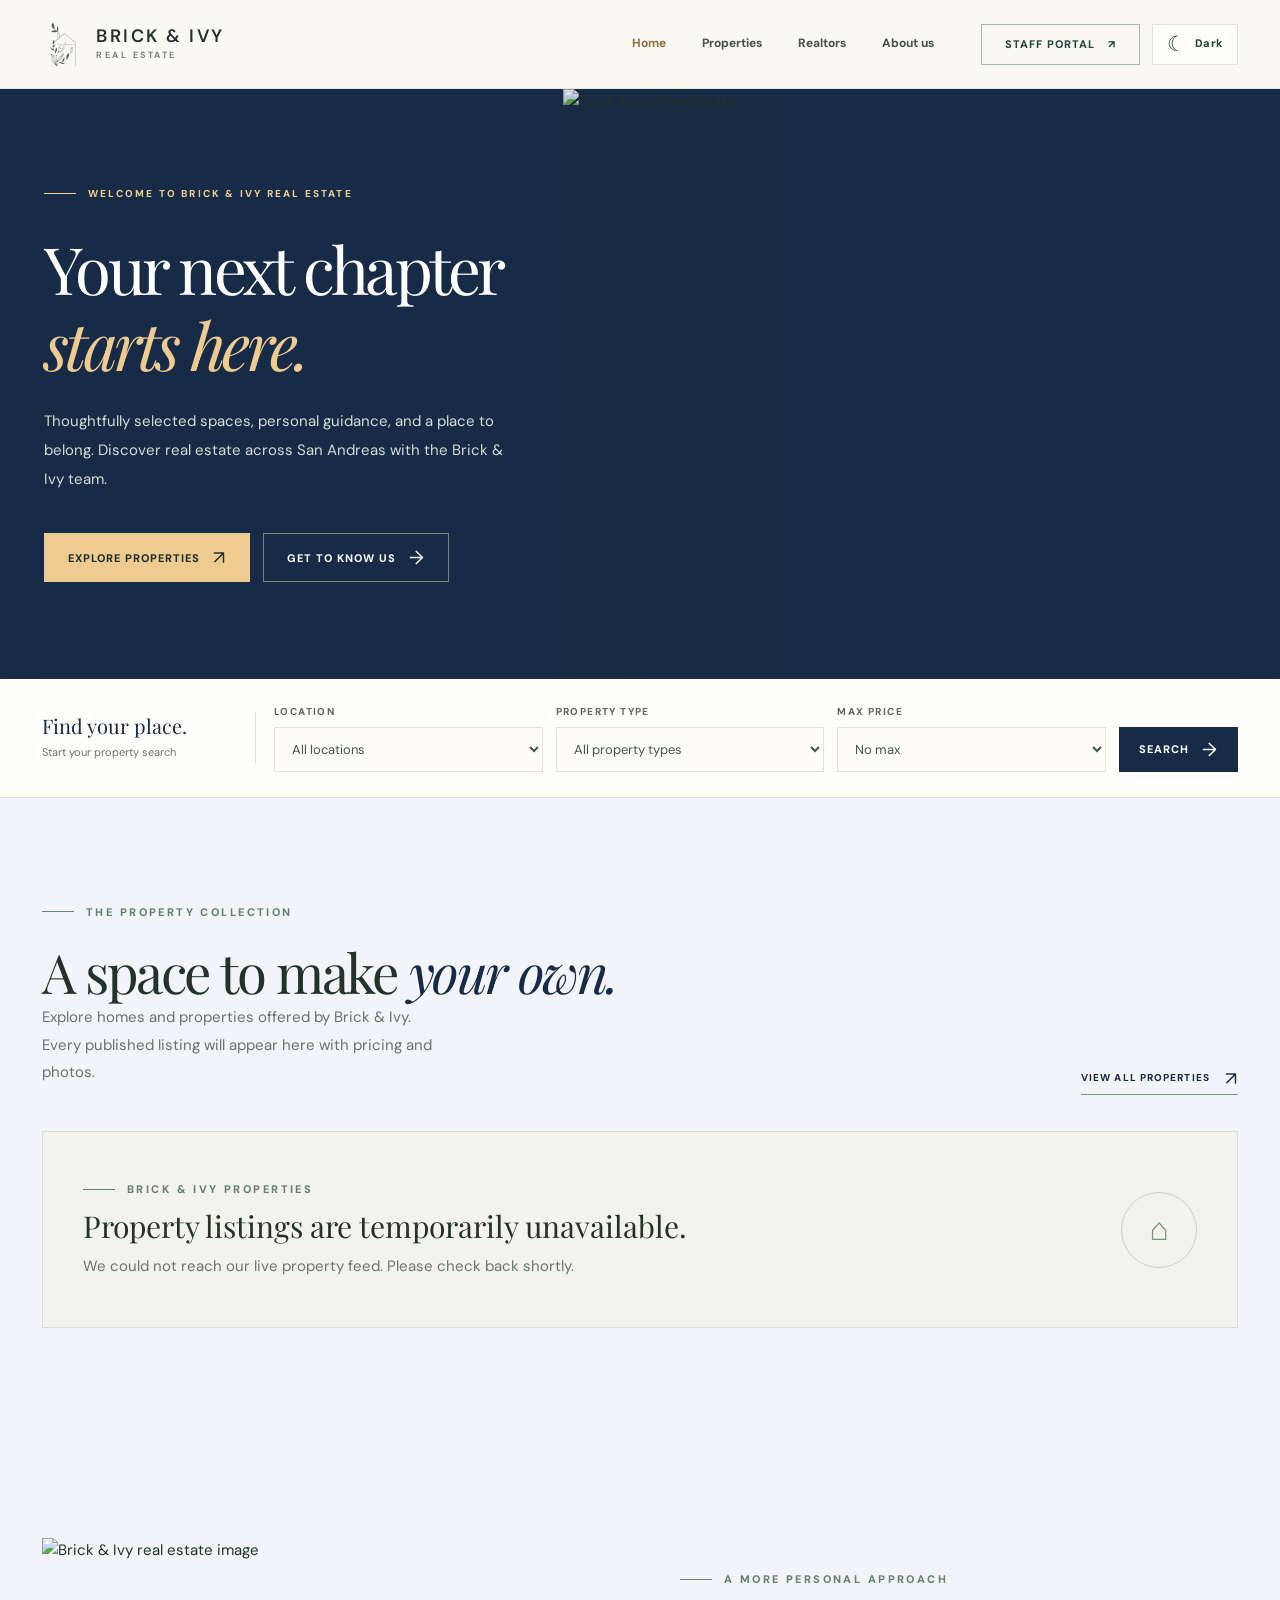
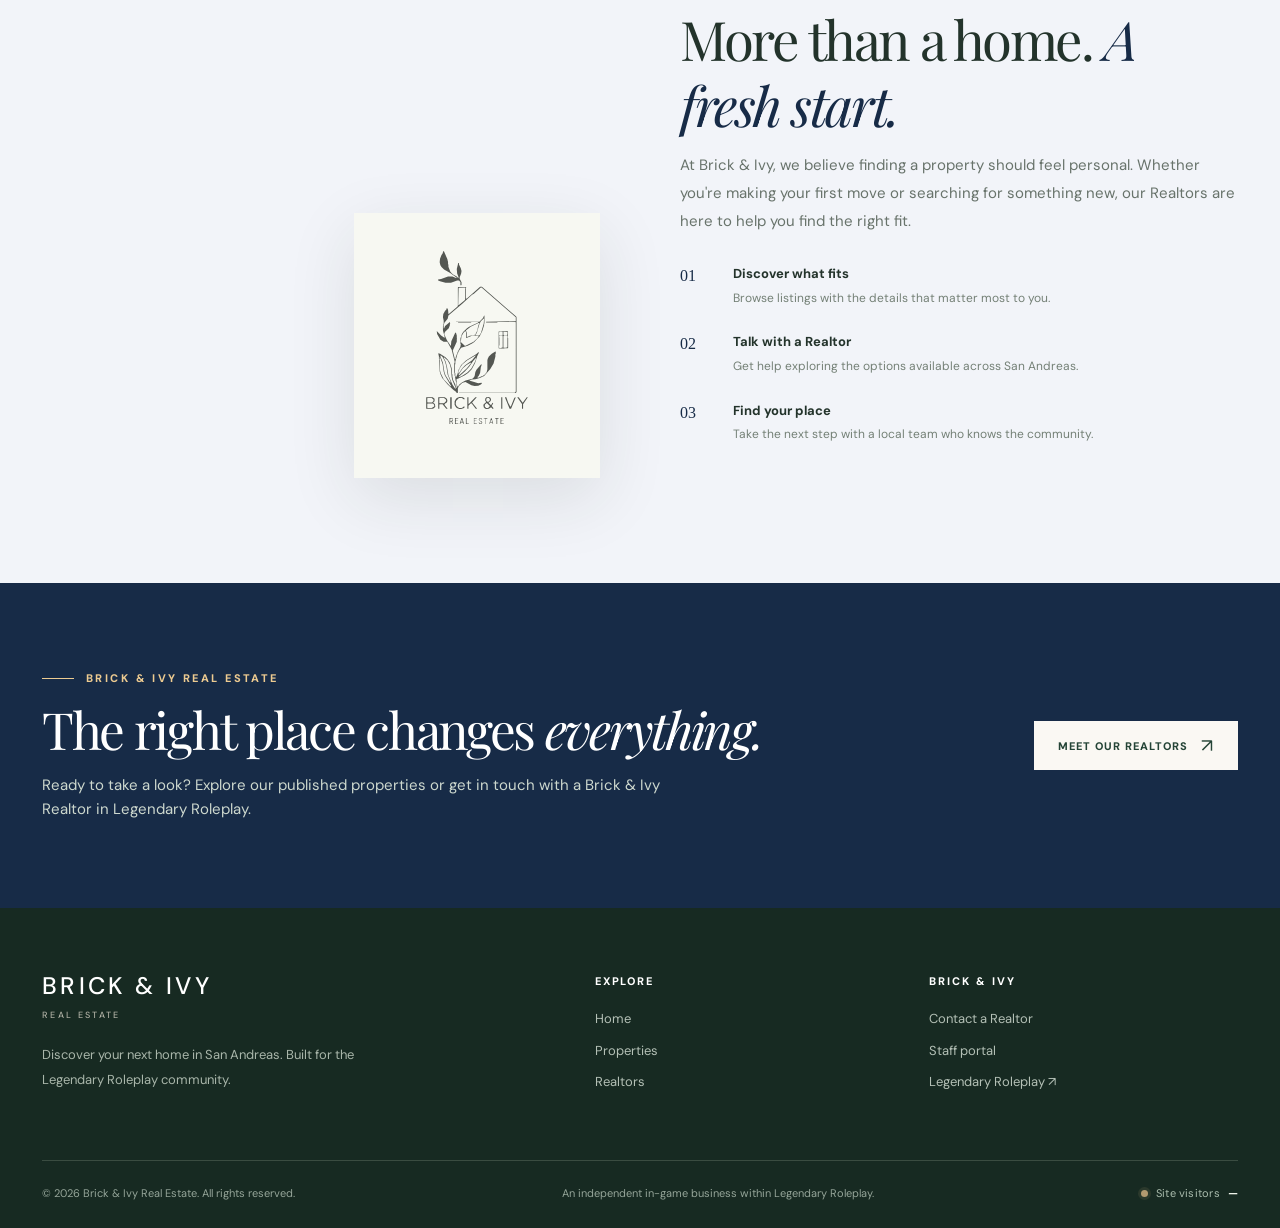
==== commit 865bb31a: "Render published homepage and uploaded photos immediately; remove broken blank loading overlay" ====
--- a/index.html
+++ b/index.html
@@ -9,12 +9,8 @@
   <link rel="icon" type="image/svg+xml" href="assets/favicon.svg">
   <link rel="preconnect" href="https://fonts.googleapis.com"><link rel="preconnect" href="https://fonts.gstatic.com" crossorigin>
   <script src="assets/theme.js?v=20261022-dark1"></script>
-  <!-- Prevent the original HTML fallback from flashing before the published homepage arrives. -->
+  <!-- Fetch updates early, but render the latest published homepage immediately. -->
   <script>
-    document.documentElement.classList.add('home-content-pending');
-    window.setTimeout(function(){ document.documentElement.classList.remove('home-content-pending'); }, 9000);
-    // Start the public homepage request while the rest of the page is parsing,
-    // rather than waiting for all page assets and DOMContentLoaded.
     window.BRICK_IVY_HOME_PREFETCH = (function(){
       var controller = new AbortController();
       var deadline = setTimeout(function(){ controller.abort(); }, 7000);
@@ -28,10 +24,10 @@
     })();
   </script>
   <link rel="preconnect" href="https://rcbbnzqmfvapwuqmpmhk.supabase.co" crossorigin>
-<link rel="stylesheet" href="assets/styles.css?v=20261024-home-load1">
-<link rel="stylesheet" href="assets/dark-mode.css?v=20261023-contrast1"><script defer src="assets/brickivy-config.js"></script><script defer src="assets/site.js?v=20261024-home-load1"></script>
+<link rel="stylesheet" href="assets/styles.css?v=20261024-firstpaint2">
+<link rel="stylesheet" href="assets/dark-mode.css?v=20261023-contrast1"><script defer src="assets/brickivy-config.js"></script><script defer src="assets/site.js?v=20261024-firstpaint2"></script>
 </head>
-<body data-page="home">
+<body data-page="home" data-home-theme="midnight" data-home-hero-layout="split" data-home-featured-layout="three" data-home-neighborhood-layout="cards" data-home-about-layout="image-left" style="--home-primary:#172b47;--home-accent:#edcb91">
   <header class="site-header">
     <div class="container header-inner">
       <a class="logo-lockup" href="index.html" aria-label="Brick and Ivy Real Estate homepage">
@@ -54,7 +50,6 @@
   <main>
     <section class="hero" aria-labelledby="hero-heading">
       <div class="hero-copy">
-        <div class="home-loading-intro" role="status" aria-live="polite"><span>BRICK &amp; IVY REAL ESTATE</span><strong>Finding your next chapter.</strong><small>Preparing our latest properties and details…</small></div>
         <div class="eyebrow" data-home-text="heroEyebrow">Welcome to Brick &amp; Ivy Real Estate</div>
         <h1 class="serif" id="hero-heading"><span data-home-text="heroLead">Your next chapter</span> <em data-home-text="heroHighlight">starts here.</em></h1>
         <p data-home-text="heroDescription">Thoughtfully selected spaces, personal guidance, and a place to belong. Discover real estate across San Andreas with the Brick &amp; Ivy team.</p>
@@ -64,8 +59,8 @@
         </div>
       </div>
       <div class="hero-image">
-        <img class="home-image-placeholder" data-home-image="heroImage" src="assets/brick-ivy-mark.svg" data-home-alt="heroImageAlt" alt="Brick & Ivy Real Estate" fetchpriority="high">
-        <div class="image-caption" data-home-text="heroCaption">Imagery for illustration</div>
+        <img class="" data-home-image="heroImage" src="https://rcbbnzqmfvapwuqmpmhk.supabase.co/storage/v1/object/public/brickivy-homepage-media/homepage/heroImage/0c6ad719-8db4-4f8a-b550-f1382fb2c6b9.png" data-home-alt="heroImageAlt" alt="Brick & Ivy Real Estate" fetchpriority="high">
+        <div class="image-caption" data-home-text="heroCaption" hidden></div>
       </div>
     </section>
     <div class="quick-search" aria-label="Quick property search">
@@ -88,23 +83,23 @@
         <div class="property-grid" id="featuredGrid" aria-live="polite"><div class="empty-listings"><div><div class="eyebrow">Brick &amp; Ivy properties</div><h3>Preparing our property collection.</h3><p>Our listings will appear here once they are published.</p></div><div class="empty-icon" aria-hidden="true">⌂</div></div></div>
       </div>
     </section>
-    <section class="section neighborhoods" id="neighborhoods" data-home-section="showNeighborhoods">
+    <section class="section neighborhoods" id="neighborhoods" data-home-section="showNeighborhoods" hidden>
       <div class="container">
         <div class="section-top">
           <div><div class="eyebrow" data-home-text="neighborhoodsEyebrow">Explore San Andreas</div><h2 class="section-heading"><span data-home-text="neighborhoodsLead">Find your kind</span> <em data-home-text="neighborhoodsHighlight">of place.</em></h2></div>
-          <p class="section-copy" data-home-text="neighborhoodsDescription">From the heart of the city to peaceful surroundings, there's a neighborhood for every way of life.</p>
+          <p class="section-copy" data-home-text="neighborhoodsDescription">From the heart of the city to peaceful surroundings, there&#39;s a neighborhood for every way of life.</p>
         </div>
         <div class="neighborhood-grid">
           <a href="properties.html?area=Los+Santos" class="neighborhood">
-            <img class="home-image-placeholder" data-home-image="lsImage" src="assets/brick-ivy-mark.svg" alt="Brick &amp; Ivy neighborhood photo" loading="lazy">
+            <img class="" data-home-image="lsImage" src="https://images.unsplash.com/photo-1600607687939-ce8a6c25118c?auto=format&amp;fit=crop&amp;w=900&amp;q=80" alt="Brick &amp; Ivy neighborhood photo" loading="lazy">
             <div class="neighborhood-content"><div><small>City living</small><h3>Los Santos</h3></div><span class="arrow" aria-hidden="true">↗</span></div>
           </a>
           <a href="properties.html?area=Sandy+Shores" class="neighborhood">
-            <img class="home-image-placeholder" data-home-image="sandyImage" src="assets/brick-ivy-mark.svg" alt="Brick &amp; Ivy neighborhood photo" loading="lazy">
+            <img class="" data-home-image="sandyImage" src="https://images.unsplash.com/photo-1510798831971-661eb04b3739?auto=format&amp;fit=crop&amp;w=900&amp;q=80" alt="Brick &amp; Ivy neighborhood photo" loading="lazy">
             <div class="neighborhood-content"><div><small>Quiet escapes</small><h3>Sandy Shores</h3></div><span class="arrow" aria-hidden="true">↗</span></div>
           </a>
           <a href="properties.html?area=Paleto+Bay" class="neighborhood">
-            <img class="home-image-placeholder" data-home-image="paletoImage" src="assets/brick-ivy-mark.svg" alt="Brick &amp; Ivy neighborhood photo" loading="lazy">
+            <img class="" data-home-image="paletoImage" src="https://images.unsplash.com/photo-1449158743715-0a90ebb6d2d8?auto=format&amp;fit=crop&amp;w=900&amp;q=80" alt="Brick &amp; Ivy neighborhood photo" loading="lazy">
             <div class="neighborhood-content"><div><small>Coastal calm</small><h3>Paleto Bay</h3></div><span class="arrow" aria-hidden="true">↗</span></div>
           </a>
         </div>
@@ -114,13 +109,13 @@
     <section class="section" id="our-story" data-home-section="showAbout">
       <div class="container about">
         <div class="about-visual">
-          <img class="portrait home-image-placeholder" data-home-image="aboutImage" src="assets/brick-ivy-mark.svg" alt="Brick &amp; Ivy real estate image" loading="lazy">
+          <img class="portrait" data-home-image="aboutImage" src="https://rcbbnzqmfvapwuqmpmhk.supabase.co/storage/v1/object/public/brickivy-homepage-media/homepage/aboutImage/70aea082-b576-45ed-8448-7a1be2324eed.png" alt="Brick &amp; Ivy real estate image" loading="lazy">
           <div class="logo-plaque"><img src="assets/brick-ivy-logo.svg" alt="Brick and Ivy Real Estate logo" loading="lazy"></div>
         </div>
         <div class="about-copy">
           <div class="eyebrow" data-home-text="aboutEyebrow">A more personal approach</div>
           <h2 class="section-heading"><span data-home-text="aboutLead">More than a home.</span> <em data-home-text="aboutHighlight">A fresh start.</em></h2>
-          <p class="section-copy" data-home-text="aboutDescription">At Brick &amp; Ivy, we believe finding a property should feel personal. Whether you're making your first move or searching for something new, our Realtors are here to help you find the right fit.</p>
+          <p class="section-copy" data-home-text="aboutDescription">At Brick &amp; Ivy, we believe finding a property should feel personal. Whether you&#39;re making your first move or searching for something new, our Realtors are here to help you find the right fit.</p>
           <div class="values">
             <div class="value"><div class="value-num">01</div><div><strong>Discover what fits</strong><span>Browse listings with the details that matter most to you.</span></div></div>
             <div class="value"><div class="value-num">02</div><div><strong>Talk with a Realtor</strong><span>Get help exploring the options available across San Andreas.</span></div></div>
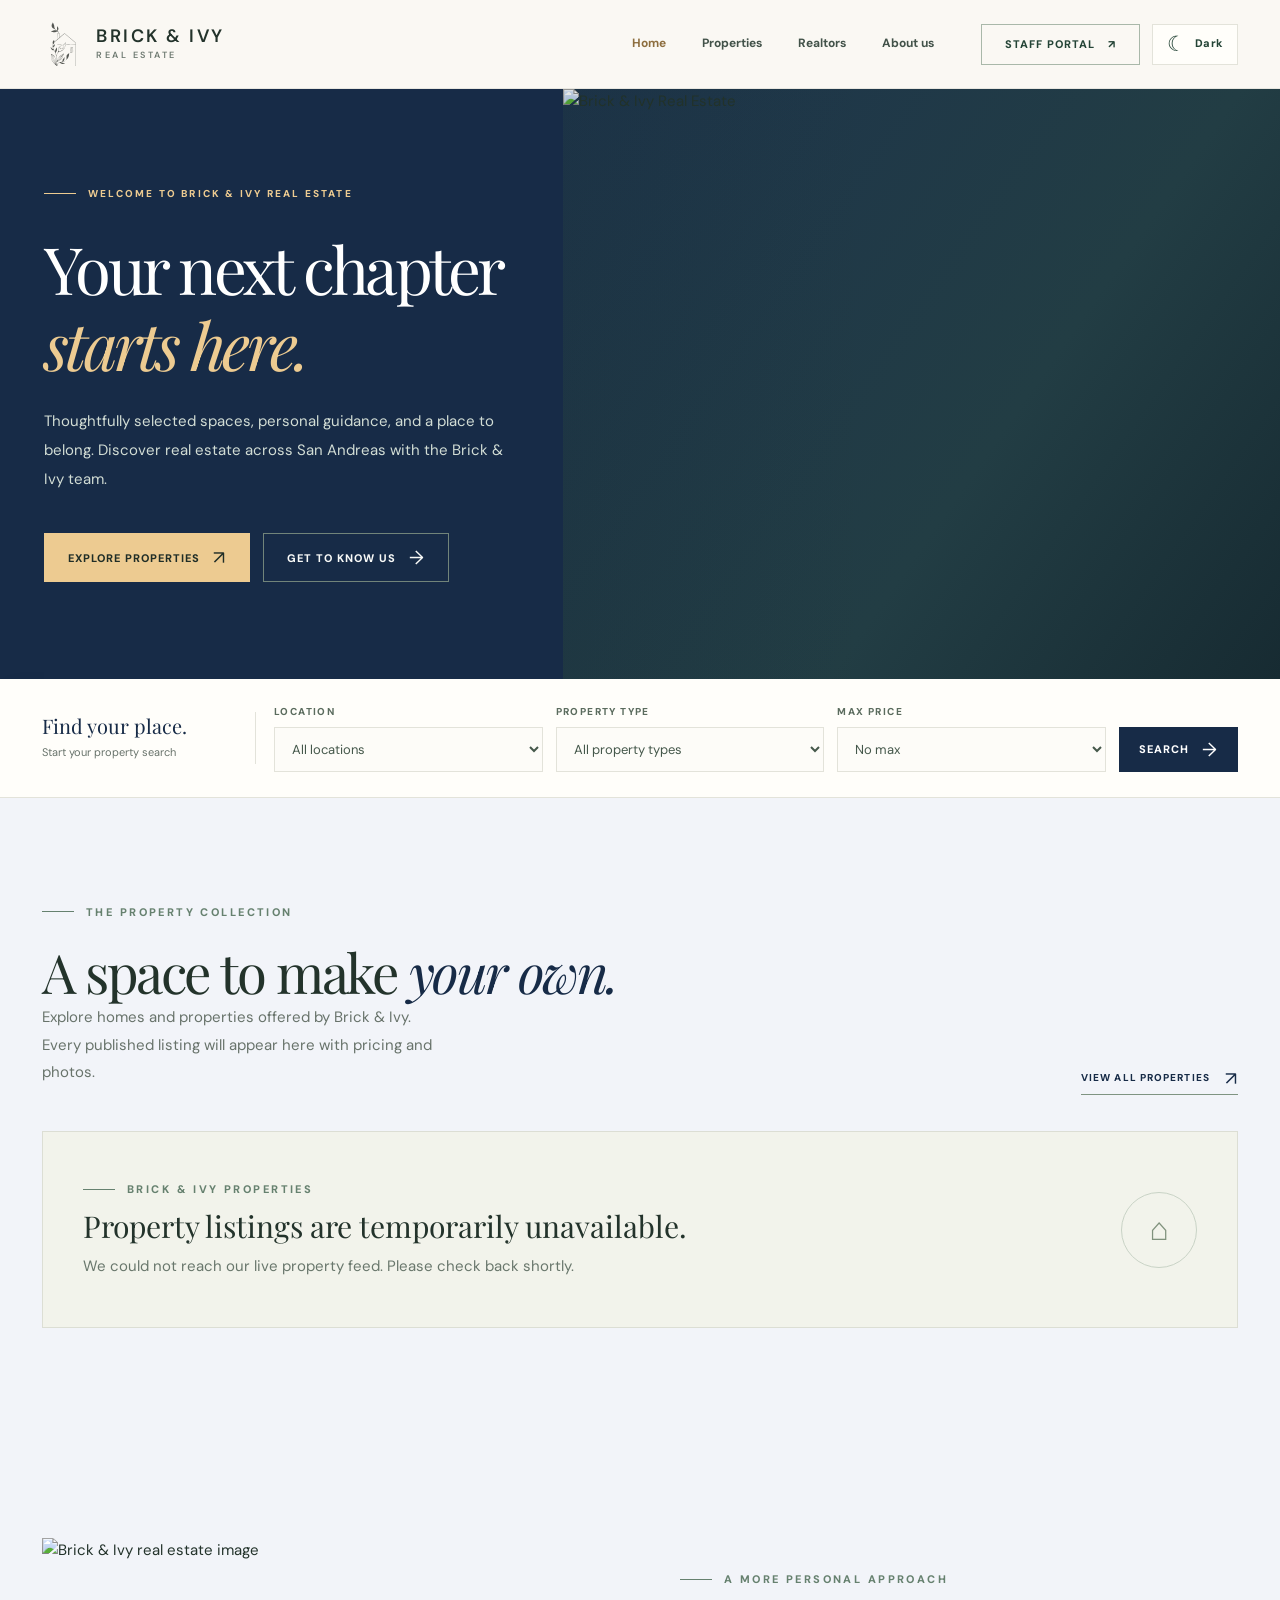
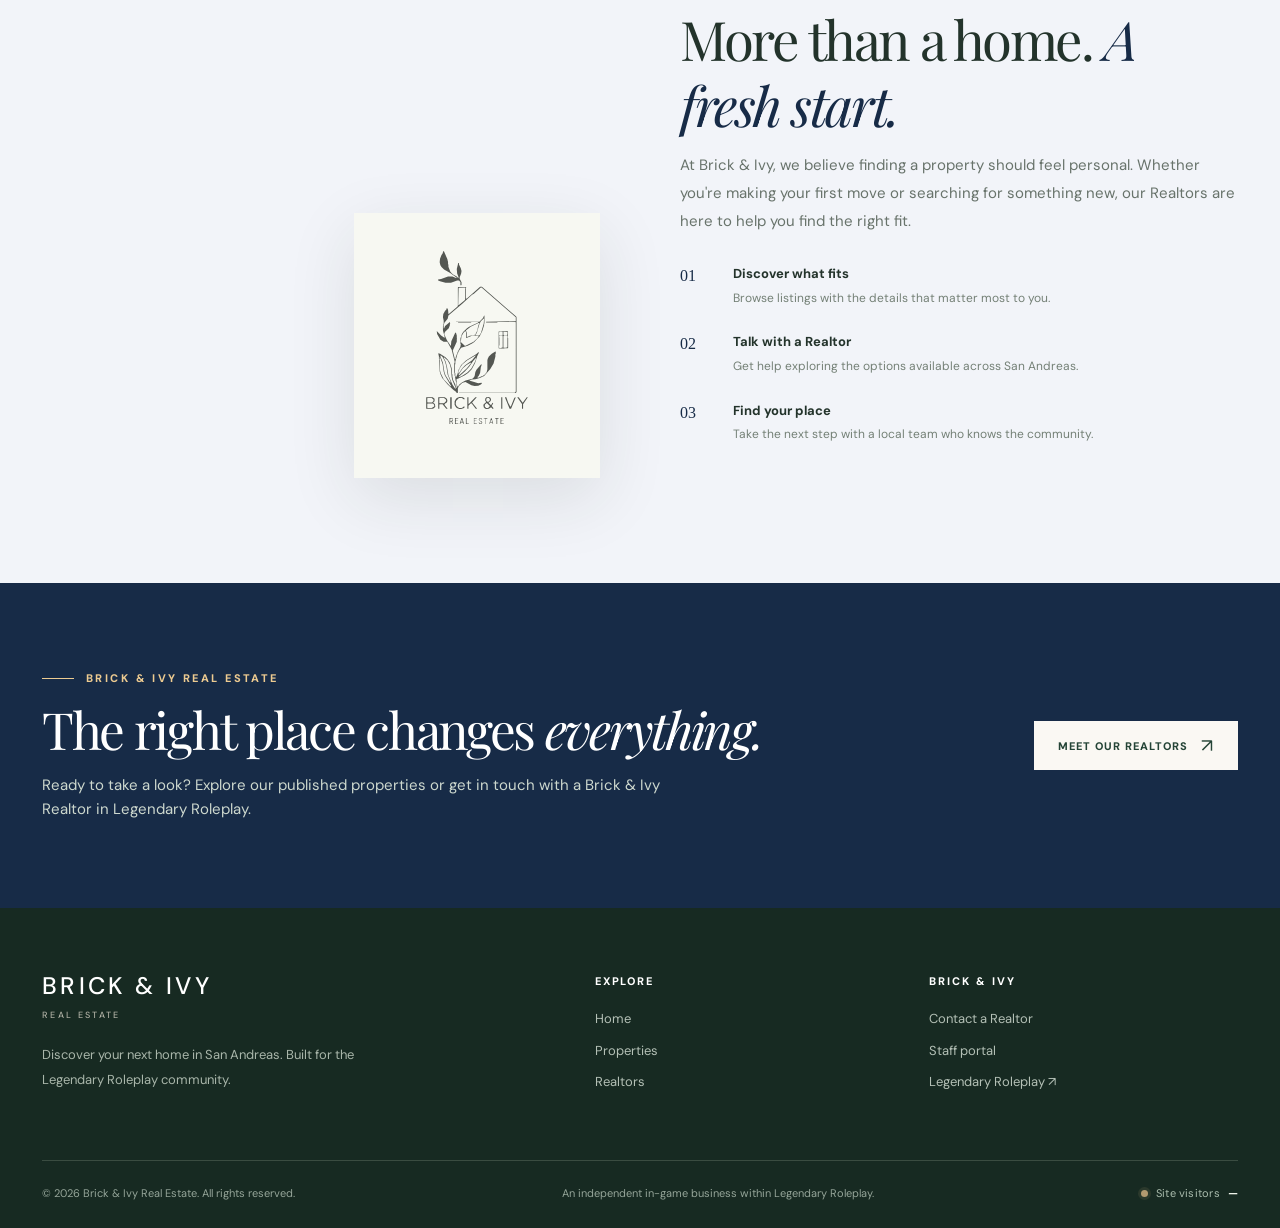
==== commit 2e0f008b: "Refresh property listings and detail page with split map actions and private mini-map preview" ====
--- a/index.html
+++ b/index.html
@@ -25,7 +25,7 @@
   </script>
   <link rel="preconnect" href="https://rcbbnzqmfvapwuqmpmhk.supabase.co" crossorigin>
 <link rel="stylesheet" href="assets/styles.css?v=20261024-firstpaint2">
-<link rel="stylesheet" href="assets/dark-mode.css?v=20261023-contrast1"><script defer src="assets/brickivy-config.js"></script><script defer src="assets/site.js?v=20261024-firstpaint2"></script>
+<link rel="stylesheet" href="assets/dark-mode.css?v=20261023-contrast1"><link rel="stylesheet" href="assets/brickivy-public-map-actions.css?v=20261030-mapcta1"><script defer src="assets/brickivy-config.js"></script><script defer src="assets/site.js?v=20261030-mapcta1"></script>
 </head>
 <body data-page="home" data-home-theme="midnight" data-home-hero-layout="split" data-home-featured-layout="three" data-home-neighborhood-layout="cards" data-home-about-layout="image-left" style="--home-primary:#172b47;--home-accent:#edcb91">
   <header class="site-header">
--- a/assets/styles.css
+++ b/assets/styles.css
@@ -960,60 +960,25 @@
  .footer-visitor-counter{white-space:normal}
 }
 
-/* Homepage first-paint guard: don't flash unsaved/default photos or copy */
-/* Only the homepage is affected. The current public content is hydrated by site.js. */
-.home-loading-intro{display:none}
-html.home-content-pending body[data-page="home"] .hero-copy{position:relative}
-html.home-content-pending body[data-page="home"] .hero-copy > :not(.home-loading-intro){
- visibility:hidden;
-}
-html.home-content-pending body[data-page="home"] [data-home-text],
-html.home-content-pending body[data-page="home"] [data-home-image]{
- visibility:hidden;
-}
-html.home-content-pending body[data-page="home"] .hero-image{
- background:linear-gradient(135deg,#263e32,#182d24 72%,#344936);
-}
-html.home-content-pending body[data-page="home"] .hero-image::after{
- content:"B & I";position:absolute;top:50%;left:50%;transform:translate(-50%,-50%);
- color:rgba(231,238,224,.19);font:400 clamp(65px,10vw,148px) "Playfair Display",Georgia,serif;
- letter-spacing:.12em;white-space:nowrap;z-index:2;pointer-events:none;
-}
-html.home-content-pending body[data-page="home"] .home-loading-intro{
- display:flex;position:absolute;inset:0;flex-direction:column;
- justify-content:center;align-items:flex-start;gap:11px;
- padding:inherit;color:#e8f0e8;text-align:left;z-index:1;
-}
-.home-loading-intro span{
- font-size:10px;font-weight:800;letter-spacing:.2em;text-transform:uppercase;color:#d6bc8d;
-}
-.home-loading-intro strong{
- font:400 clamp(32px,3.6vw,53px)/1.22 "Playfair Display",Georgia,serif;
- letter-spacing:-.035em;color:#f5f7ef;max-width:470px;
-}
-.home-loading-intro small{font-size:13px;color:#b8cdbd;line-height:1.7}
-body[data-page="home"] [data-home-image]{
- transition:opacity .25s ease,transform .5s ease;
-}
+/* Homepage first paint uses the current published HTML, with no blocking loading overlay.
+   Image transitions are reserved for later publications only. */
+body[data-page="home"] .hero-image{
+ background:linear-gradient(125deg,#1d344c 0%,#223d44 60%,#172b32 100%);
+}
+body[data-page="home"] .hero-image .image-caption[hidden]{display:none}
+body[data-page="home"] [data-home-image]{transition:opacity .2s ease}
 body[data-page="home"] [data-home-image].home-image-loading{opacity:0}
 body[data-page="home"] [data-home-image].home-image-placeholder{
- object-fit:contain!important;background:#233b2d;padding:clamp(30px,5vw,92px);opacity:.55;
+ object-fit:contain!important;background:#233b2d;padding:clamp(30px,5vw,92px);
 }
 body[data-page="home"] .neighborhood [data-home-image].home-image-placeholder{
- background:#314938;padding:35px;opacity:.75;
+ background:#314938;padding:35px;
 }
 body[data-page="home"] .about-visual [data-home-image].home-image-placeholder{
- background:#e5ebe2;padding:40px;opacity:.85;
-}
-/* Keep the branded fallback hidden while the actual published photo is loading. */
-body[data-page="home"] [data-home-image].home-image-placeholder.home-image-loading{
- opacity:0;
+ background:#e5ebe2;padding:40px;
 }
 html[data-ui-theme="dark"] body[data-page="home"] .about-visual [data-home-image].home-image-placeholder{
- background:#1b2e23;opacity:.75;
-}
-@media(max-width:800px){
- html.home-content-pending body[data-page="home"] .home-loading-intro strong{max-width:600px}
+ background:#1b2e23;
 }
 @media(prefers-reduced-motion:reduce){
  body[data-page="home"] [data-home-image]{transition:none}
--- a/assets/brickivy-public-map-actions.css
+++ b/assets/brickivy-public-map-actions.css
@@ -0,0 +1,35 @@
+/* Brick & Ivy private map preview on public property layouts.
+ * Extra map controls remain hidden unless the backend verifies an Owner.
+ */
+.property-card-actions{display:block;margin:21px 0 14px}
+.property-card-actions .property-inquiry-cta{margin:0;min-width:0;min-height:48px}
+.property-card-actions:has(.property-map-cta:not([hidden])){display:grid;grid-template-columns:1fr 1fr;gap:9px}
+.property-card-actions:has(.property-map-cta:not([hidden])) .property-inquiry-cta{padding:12px 11px;font-size:10px;letter-spacing:0;text-transform:none}
+.property-map-cta{display:flex;align-items:center;justify-content:space-between;gap:7px;min-width:0;min-height:48px;padding:12px 10px;
+ background:#273d31;color:#f5f5eb!important;border:1px solid #7d9f86;font-size:11px;font-weight:800;line-height:1.35;
+ text-decoration:none;transition:background .2s}
+.property-map-cta:hover{background:#335e43}
+.property-map-cta span{font-size:15px}
+.property-map-cta[hidden],.property-private-map-section[hidden],.property-private-map-canvas[hidden]{display:none!important}
+.property-map-cta:focus-visible{outline:3px solid #caa463;outline-offset:2px}
+.property-private-map-section{margin:30px 0 23px;padding:22px;background:#f0f4ee;border:1px solid #c9d9cb}
+.property-private-map-heading{display:flex;justify-content:space-between;align-items:center;gap:18px;margin-bottom:16px}
+.property-private-map-heading h2{font-size:27px;margin:7px 0 5px;color:#274635}
+.property-private-map-heading p{margin:0;color:#587461;font-size:12px;line-height:1.65}
+.property-private-map-heading .button{flex:none;white-space:nowrap}
+.property-private-map-canvas{height:290px;background:#2263a0;border:1px solid #bed4c4;border-radius:4px;z-index:0}
+.property-private-map-canvas .leaflet-container{height:100%}
+.property-private-map-canvas .leaflet-control-attribution{font-size:9px}
+html[data-ui-theme="dark"] .property-card-actions .property-map-cta{background:#335b43;color:#f1faf1!important;border-color:#91ac94}
+html[data-ui-theme="dark"] .property-card-actions .property-map-cta:hover{background:#467653}
+html[data-ui-theme="dark"] .property-private-map-section{background:#1f3929;border-color:#53715b}
+html[data-ui-theme="dark"] .property-private-map-heading h2{color:#edf5eb}
+html[data-ui-theme="dark"] .property-private-map-heading p{color:#c5d9c9}
+@media(max-width:600px){
+ .property-card-actions:has(.property-map-cta:not([hidden])){grid-template-columns:1fr 1fr;gap:7px}
+ .property-card-actions:has(.property-map-cta:not([hidden])) .property-inquiry-cta{padding:11px 10px;font-size:10px}
+ .property-map-cta{font-size:10px;padding:11px 9px}
+ .property-private-map-heading{flex-direction:column;align-items:flex-start}
+ .property-private-map-heading .button{width:100%;justify-content:center}
+ .property-private-map-canvas{height:245px}
+}
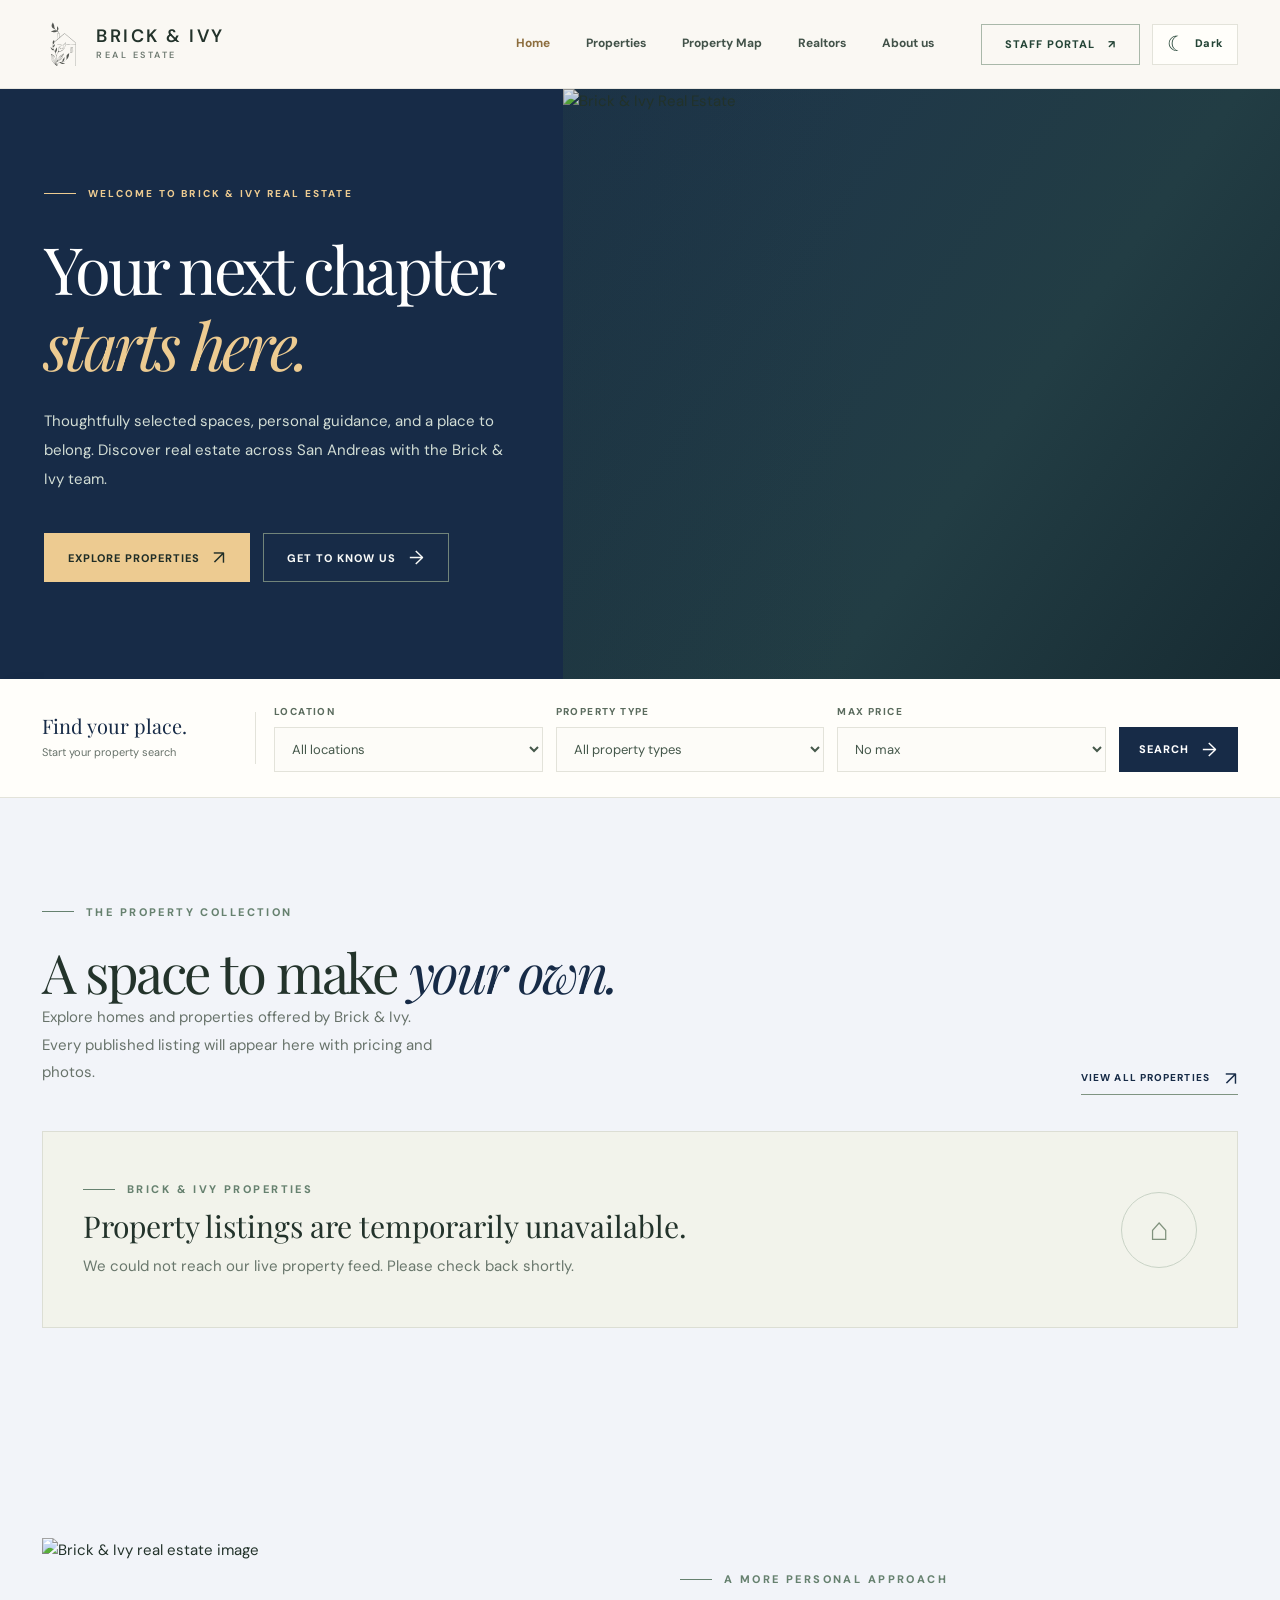
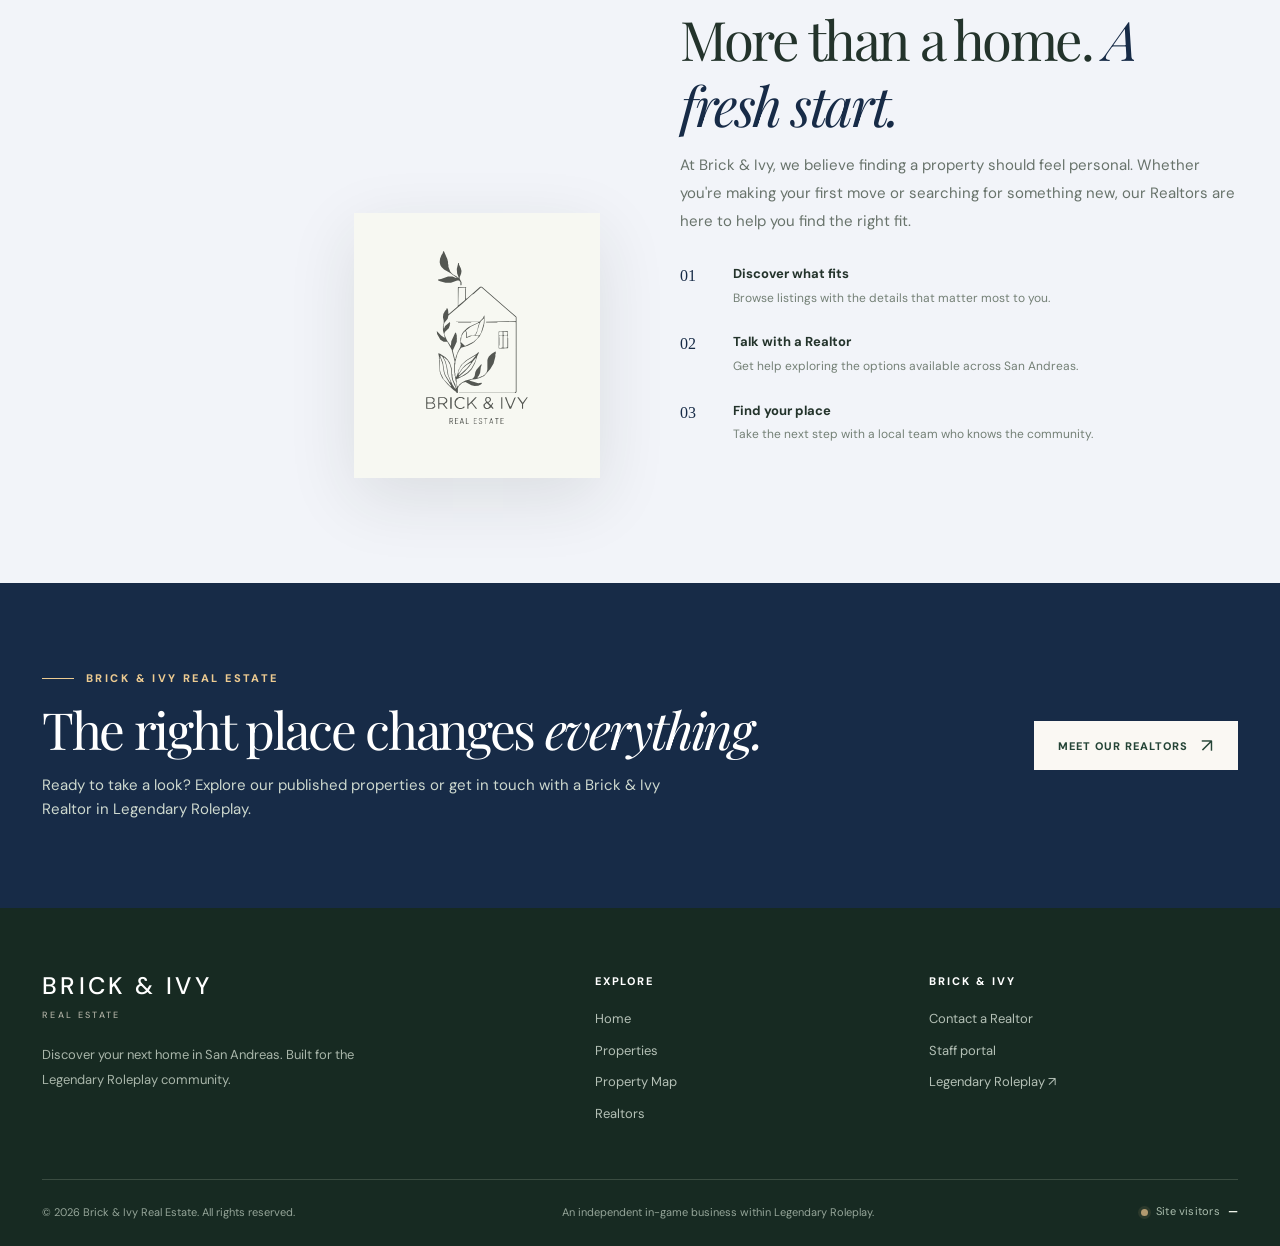
==== commit 58928a09: "Publish public map navigation and enable property map buttons and inline preview for all visitors" ====
--- a/index.html
+++ b/index.html
@@ -25,7 +25,8 @@
   </script>
   <link rel="preconnect" href="https://rcbbnzqmfvapwuqmpmhk.supabase.co" crossorigin>
 <link rel="stylesheet" href="assets/styles.css?v=20261024-firstpaint2">
-<link rel="stylesheet" href="assets/dark-mode.css?v=20261023-contrast1"><link rel="stylesheet" href="assets/brickivy-public-map-actions.css?v=20261030-mapcta1"><script defer src="assets/brickivy-config.js"></script><script defer src="assets/site.js?v=20261030-mapcta1"></script>
+<link rel="stylesheet" href="assets/dark-mode.css?v=20261023-contrast1"><link rel="stylesheet" href="assets/brickivy-public-map-actions.css?v=20261030-public1"><script defer src="assets/brickivy-config.js"></script><script defer src="assets/site.js?v=20261030-public1"></script>
+<script defer src="assets/brickivy-public-map.js?v=20261030-public1"></script>
 </head>
 <body data-page="home" data-home-theme="midnight" data-home-hero-layout="split" data-home-featured-layout="three" data-home-neighborhood-layout="cards" data-home-about-layout="image-left" style="--home-primary:#172b47;--home-accent:#edcb91">
   <header class="site-header">
@@ -36,7 +37,7 @@
       </a>
       <nav class="primary-nav" id="primary-nav" aria-label="Main navigation">
         <a href="index.html" aria-current="page">Home</a>
-        <a href="properties.html">Properties</a><a href="realtors.html">Realtors</a>
+        <a href="properties.html">Properties</a><a href="map.html">Property Map</a><a href="realtors.html">Realtors</a>
         
         <a href="#our-story">About us</a>
       </nav>
@@ -135,7 +136,7 @@
     <div class="container">
       <div class="footer-grid">
         <div><div class="footer-brand">BRICK &amp; IVY<small>REAL ESTATE</small></div><p class="footer-text">Discover your next home in San Andreas. Built for the Legendary Roleplay community.</p></div>
-        <div><div class="footer-title">Explore</div><div class="footer-links"><a href="index.html">Home</a><a href="properties.html">Properties</a><a href="realtors.html">Realtors</a></div></div>
+        <div><div class="footer-title">Explore</div><div class="footer-links"><a href="index.html">Home</a><a href="properties.html">Properties</a><a href="map.html">Property Map</a><a href="realtors.html">Realtors</a></div></div>
         <div><div class="footer-title">Brick &amp; Ivy</div><div class="footer-links"><a href="realtors.html">Contact a Realtor</a><a href="admin.html">Staff portal</a><a href="https://legendary-roleplay.com/" target="_blank" rel="noopener noreferrer">Legendary Roleplay ↗</a></div></div>
       </div>
       <div class="footer-bottom"><span>© <span data-year>2026</span> Brick &amp; Ivy Real Estate. All rights reserved.</span><span>An independent in-game business within Legendary Roleplay.</span><span class="footer-visitor-counter" title="Estimated unique browsers since visitor tracking began"><span class="visitor-indicator" aria-hidden="true"></span><span class="visitor-label">Site visitors</span><strong data-visitor-total>—</strong></span></div>
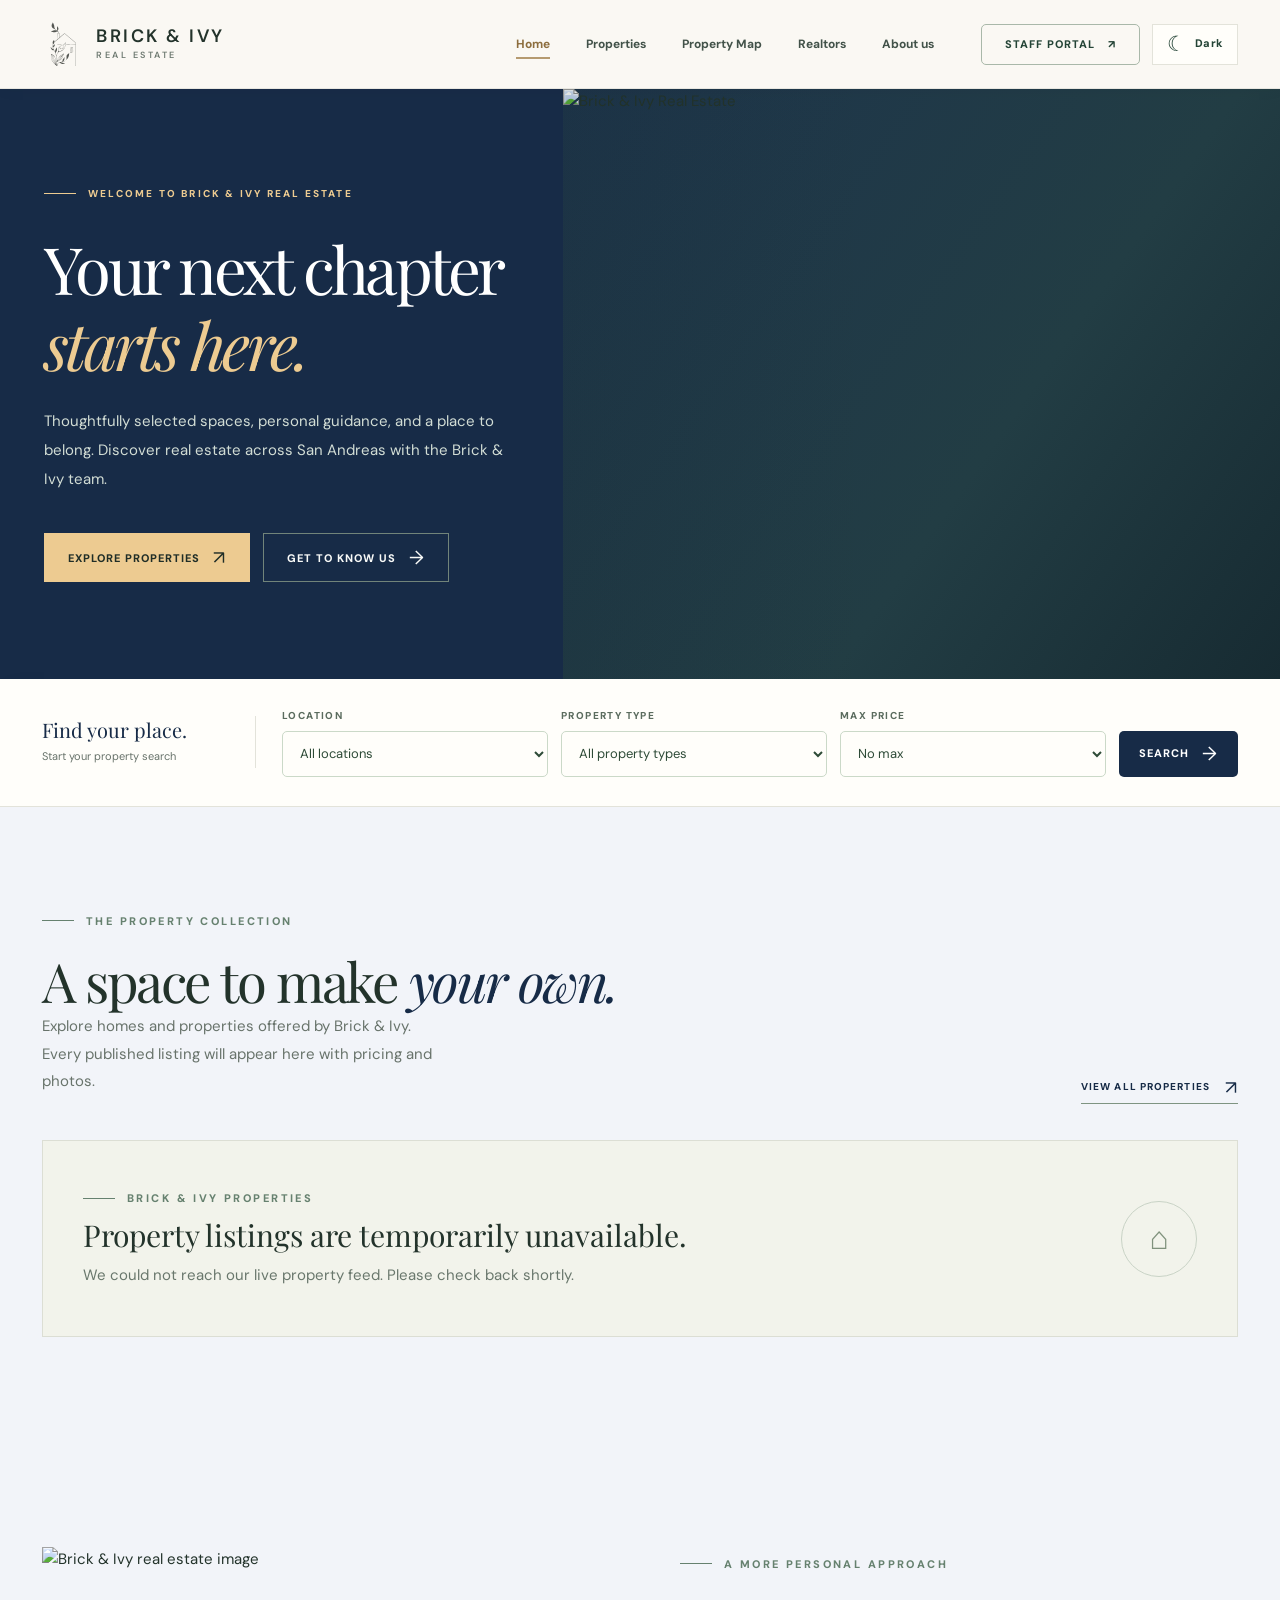
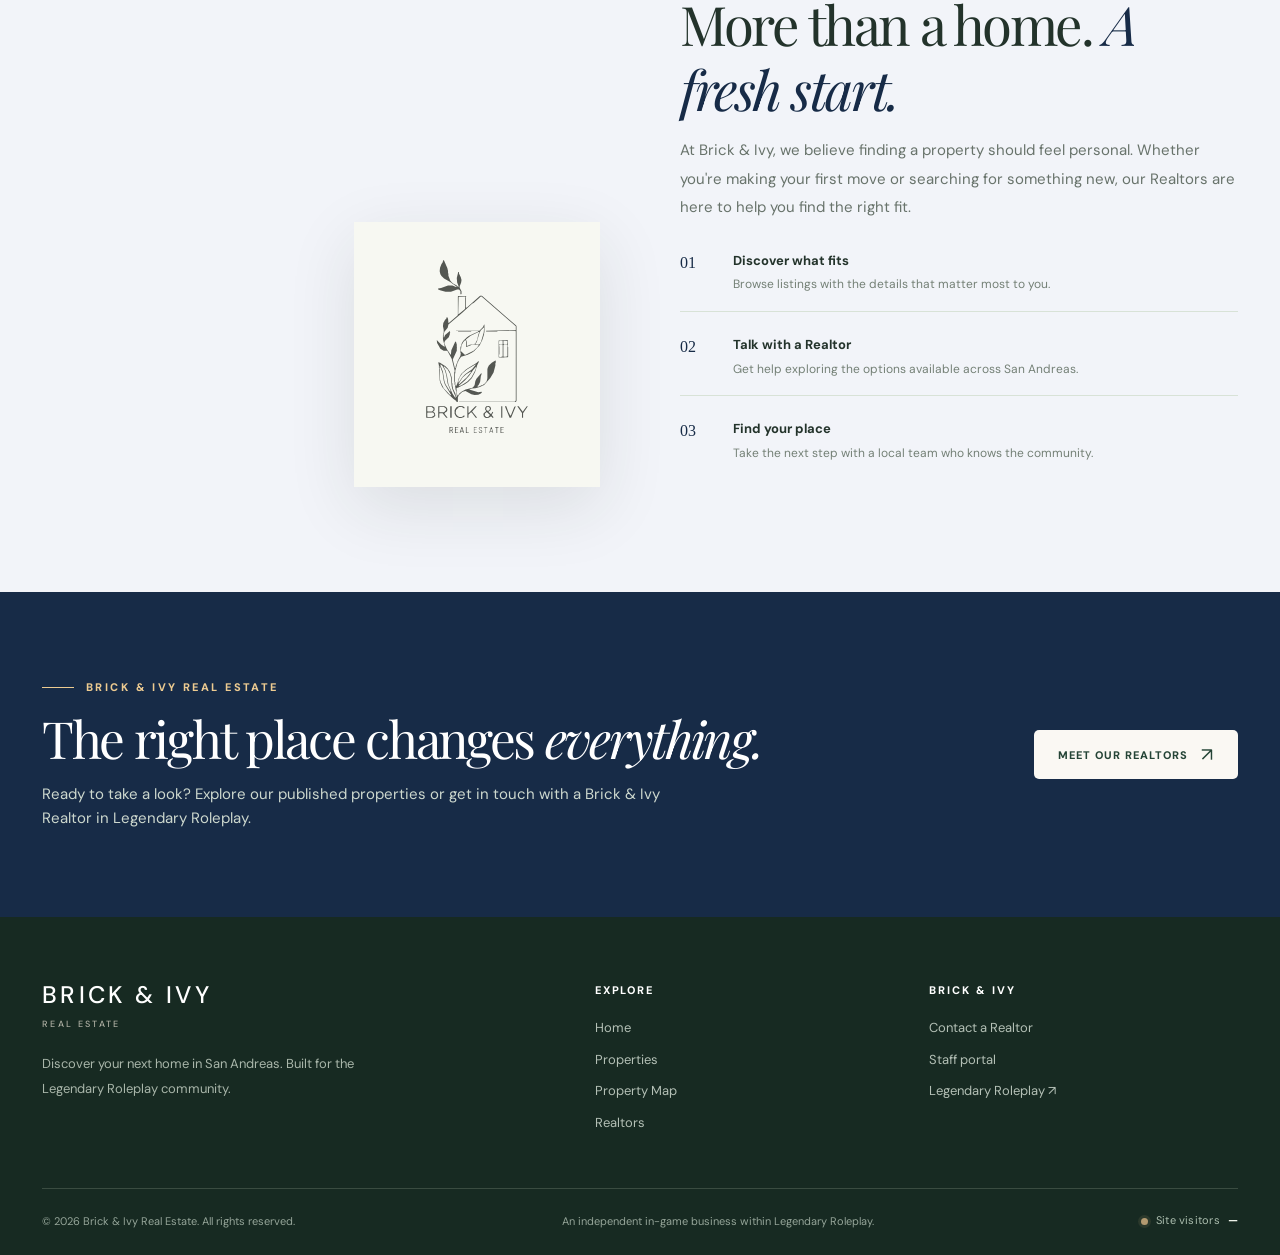
==== commit 0fd3a275: "Refresh site-wide styles and dark mode for consistent customer experience" ====
--- a/index.html
+++ b/index.html
@@ -24,9 +24,9 @@
     })();
   </script>
   <link rel="preconnect" href="https://rcbbnzqmfvapwuqmpmhk.supabase.co" crossorigin>
-<link rel="stylesheet" href="assets/styles.css?v=20261024-firstpaint2">
-<link rel="stylesheet" href="assets/dark-mode.css?v=20261023-contrast1"><link rel="stylesheet" href="assets/brickivy-public-map-actions.css?v=20261030-public1"><script defer src="assets/brickivy-config.js"></script><script defer src="assets/site.js?v=20261030-public1"></script>
-<script defer src="assets/brickivy-public-map.js?v=20261030-public1"></script>
+<link rel="stylesheet" href="assets/styles.css?v=20261107-site-suite2">
+<link rel="stylesheet" href="assets/dark-mode.css?v=20261107-site-suite2"><link rel="stylesheet" href="assets/brickivy-public-map-actions.css?v=20261030-public1"><script defer src="assets/brickivy-config.js"></script><script defer src="assets/site.js?v=20261103-address1"></script>
+<script defer src="assets/brickivy-public-map.js?v=20261103-address1"></script>
 </head>
 <body data-page="home" data-home-theme="midnight" data-home-hero-layout="split" data-home-featured-layout="three" data-home-neighborhood-layout="cards" data-home-about-layout="image-left" style="--home-primary:#172b47;--home-accent:#edcb91">
   <header class="site-header">
--- a/assets/styles.css
+++ b/assets/styles.css
@@ -982,4 +982,411 @@
 }
 @media(prefers-reduced-motion:reduce){
  body[data-page="home"] [data-home-image]{transition:none}
-}+}
+
+
+/* STAFF MANAGEMENT SUITE / 2026-11-07 / shared across protected tools */
+/* A single visual language for the seven protected management pages.
+   Scoped to staff views; no changes to public listings or customer pages. */
+.admin-management-hero{
+ position:relative;isolation:isolate;overflow:hidden;
+ padding:clamp(45px,5.5vw,76px) 0 clamp(48px,5.5vw,76px);
+ background:linear-gradient(117deg,#1c3829 0%,#254633 56%,#31533e 100%);
+ border-bottom:1px solid #466c4d;
+}
+.admin-management-hero:before{
+ content:"";pointer-events:none;position:absolute;z-index:-1;
+ width:420px;height:420px;right:-120px;top:-290px;border-radius:50%;
+ border:75px solid rgba(216,193,146,.065);
+}
+.admin-management-hero .eyebrow{
+ color:#c6d9bc;letter-spacing:.16em;font-weight:800;font-size:10px;
+}
+.admin-management-hero .section-heading{
+ font-size:clamp(36px,4.5vw,59px);line-height:1.12;letter-spacing:-.045em;
+ color:#f6faf1;margin:10px 0 16px;
+}
+.admin-management-hero .section-heading em{color:#d7bc88}
+.admin-management-hero p{max-width:770px;color:#d4e2d3;font-size:14px;line-height:1.8;margin:0}
+.manage-workspace,.map-workspace{padding-top:28px;padding-bottom:90px}
+.manage-workspace :is(.manage-panel,.property-private-card,.perm-realtor-card,
+ .home-editor-form,.home-editor-preview-panel,.audit-event,
+ .owner-finance-section,.bi-analytics-panel){
+ border-radius:9px;
+}
+.manage-workspace .manage-panel{
+ background:#fffefa;border-color:#d8e2d5;
+ box-shadow:0 6px 22px rgba(26,59,38,.045);
+ padding:clamp(20px,2.7vw,32px);
+}
+.manage-workspace .manage-panel-header{align-items:flex-start;gap:18px;margin-bottom:23px}
+.manage-workspace .manage-panel-header h2{font-size:clamp(24px,2.7vw,32px);line-height:1.2}
+.manage-workspace .manage-panel-header .eyebrow{font-size:10px;letter-spacing:.12em}
+.manage-workspace .manage-notice{
+ background:#eef3e9;border:1px solid #d4e2d0;
+ border-left:4px solid #8cab86;border-radius:6px;
+ padding:18px 22px;margin:0 0 23px;gap:15px;color:#244d35;
+}
+.manage-workspace .manage-notice strong{color:#284a35;font-size:13px;letter-spacing:.01em}
+.manage-workspace .manage-notice p{font-size:12px;color:#526c57;line-height:1.7;margin:6px 0 0}
+.manage-workspace .manage-info-symbol{color:#5c8b65;font-size:20px;line-height:1.25}
+.manage-workspace .manage-auth-gate{
+ border:1px solid #d6e1d5;border-radius:8px;background:#fffefa;
+ padding:19px 22px;margin:0 0 25px;
+ display:flex;align-items:center;justify-content:space-between;flex-wrap:wrap;gap:12px;
+ box-shadow:0 3px 14px rgba(35,60,39,.035);
+}
+.manage-workspace .manage-auth-gate .staff-auth-message{
+ font-size:12px;line-height:1.65;color:#4d6553;margin:0;flex:1 1 290px;
+}
+.manage-workspace .manage-auth-gate :is(.button,.link-button){min-height:40px}
+.manage-workspace :is(.button.dark,.button.outline){
+ border-radius:5px;min-height:42px;
+ display:inline-flex;align-items:center;justify-content:center;gap:8px;
+ text-decoration:none;font-weight:800;letter-spacing:.045em;
+}
+.manage-workspace .button.dark{
+ background:#27543a;color:#fff;border-color:#27543a;
+}
+.manage-workspace .button.dark:hover{background:#34734c;color:#fff;border-color:#34734c}
+.manage-workspace .button.outline{
+ background:#edf4ec;border-color:#b1cbb3;color:#295137;
+}
+.manage-workspace .button.outline:hover{
+ background:#dfeee0;color:#1d4830;border-color:#7ea589;
+}
+.manage-workspace :is(.button:focus-visible,a:focus-visible,button:focus-visible,
+ input:focus-visible,select:focus-visible,textarea:focus-visible){
+ outline:3px solid #ad935d;outline-offset:2px;
+}
+.manage-workspace :is(.button,button):disabled{opacity:.54;cursor:not-allowed;transform:none}
+.manage-workspace :is(.field,.home-editor-field) label,
+.manage-workspace .field>span{color:#49664f;font-size:12px;font-weight:750;line-height:1.4}
+.manage-workspace :is(input,select,textarea):not([type=checkbox]):not([type=radio]):not([type=range]):not([type=color]):not([type=file]){
+ border:1px solid #cbdcca;background:#fffefa;color:#233e2a;border-radius:5px;
+ font-size:13px;min-height:43px;line-height:1.5;
+}
+.manage-workspace :is(input,select,textarea)::placeholder{color:#7e9281;opacity:1}
+.manage-workspace textarea{min-height:90px;resize:vertical}
+.manage-workspace :is(.field small,.manage-reorder-intro,.manage-panel p,
+ .perm-switch small,.audit-event-subject){
+ line-height:1.75;
+}
+.manage-workspace :is(.manage-layout,.manage-primary,.property-staff-grid){gap:20px}
+.manage-workspace .property-staff-toolbar{
+ border-radius:7px;background:#f0f5ee;border-color:#d7e4d4;padding:18px 20px;gap:14px;
+}
+.manage-workspace .property-private-card{
+ background:#fffefa;border-color:#d5e2d3;
+ box-shadow:0 5px 22px rgba(35,60,39,.04);padding:clamp(20px,2.4vw,29px);gap:17px;
+}
+.manage-workspace .property-private-card-head h3{font-size:clamp(24px,2.7vw,30px);line-height:1.2}
+.manage-workspace .property-private-cost-grid>div{
+ border-radius:5px;background:#f0f5ed;border-color:#dfe8da;padding:17px;
+}
+.manage-workspace .property-private-cost-grid strong{font-size:clamp(21px,2.3vw,26px)}
+.manage-workspace .property-private-meta{gap:13px}
+.manage-workspace .property-private-meta strong{font-size:13px;line-height:1.5}
+.manage-workspace .property-storage-type{
+ background:#f5f8f2;border-color:#dbe5d8;border-radius:6px;padding:16px;
+}
+.manage-workspace .manage-position-section{
+ border-radius:6px;padding:16px 18px;background:#f9fbf7;border-color:#dae5d6;
+}
+.manage-workspace .manage-person-details strong{font-size:13px}
+.manage-workspace .manage-reorder-intro{font-size:12px;color:#607968;margin-bottom:14px}
+.manage-workspace .manage-form{gap:17px}
+.manage-workspace .manage-form-card{position:relative}
+.manage-workspace .manage-switch{border-radius:6px;background:#edf4ea;border-color:#d0dfcf}
+.manage-workspace .manage-switch strong{color:#315440}
+.manage-workspace .manage-switch small{color:#607a66}
+.manage-workspace .perm-topbar{display:flex;gap:15px;align-items:center;justify-content:space-between;flex-wrap:wrap;margin-bottom:18px}
+.manage-workspace .perm-topbar h2{font-size:clamp(25px,3vw,33px);margin:5px 0}
+.manage-workspace .perm-realtor-card{
+ border:1px solid #d8e4d5;background:#fffefa;padding:clamp(20px,2.5vw,28px);
+ box-shadow:0 6px 22px rgba(35,60,39,.04);
+}
+.manage-workspace .perm-grid{gap:12px}
+.manage-workspace .perm-switch{border-radius:6px;background:#f4f8f1;border-color:#d8e4d5}
+.manage-workspace .perm-switch:hover{border-color:#9db89b;background:#eaf3e7}
+.manage-workspace .perm-switch:has(input:checked){background:#e4f1e4;border-color:#93b99a}
+.manage-workspace .perm-switch strong{font-size:12px;color:#294c36}
+.manage-workspace .perm-switch small{color:#647b69;font-size:11px}
+.manage-workspace .perm-actions{display:flex;gap:12px;align-items:center;flex-wrap:wrap}
+.manage-workspace .perm-actions>span{font-size:11px;color:#6b7b6f;line-height:1.6}
+.manage-workspace .audit-filters{
+ background:#f0f5ed;border:1px solid #d7e5d4;border-radius:7px;
+ padding:18px;gap:14px;
+}
+.manage-workspace .audit-event{
+ background:#fffefa;border-color:#dbe6d6;padding:clamp(18px,2.1vw,25px);
+}
+.manage-workspace .audit-event h3{font-size:18px;color:#294a35}
+.manage-workspace .audit-event-subject{font-size:12px;color:#657b68}
+.manage-workspace .audit-category{border-radius:4px}
+.manage-workspace .audit-event-details summary{min-height:30px;display:list-item;line-height:1.6}
+.manage-workspace .home-editor-top{
+ align-items:flex-start;gap:20px;padding:0 0 22px;
+}
+.manage-workspace .home-editor-top h2{font-size:clamp(25px,3vw,34px)}
+.manage-workspace .home-editor-top p{font-size:12px;line-height:1.7}
+.manage-workspace .home-editor-group{border-color:#d7e2d4}
+.manage-workspace .home-editor-group summary{
+ background:#f2f6ef;min-height:53px;font-weight:800;
+}
+.manage-workspace .home-editor-group[open] summary{background:#eaf3e9}
+.manage-workspace .home-editor-fields{gap:17px}
+.manage-workspace .home-editor-preview-panel{
+ border-color:#d8e3d5;box-shadow:0 6px 20px rgba(28,60,37,.05);
+}
+.manage-workspace .owner-finance-section{
+ box-shadow:0 9px 25px rgba(22,58,38,.11);
+}
+.manage-workspace .owner-finance-bottom>div{border-radius:5px}
+.manage-workspace .bi-inbox-summary{gap:13px}
+.manage-workspace .bi-inbox-list{gap:15px}
+.manage-workspace .bi-inbox-toolbar{
+ background:#f0f5ee;border:1px solid #d9e4d5;
+ border-radius:7px;padding:18px;gap:12px;
+}
+.manage-workspace .bi-inbox-card{border-radius:7px;overflow:hidden}
+.manage-workspace .bi-inbox-section-title{margin:25px 0 18px}
+.map-workspace .map-private-notice{border-radius:7px}
+.map-workspace :is(.map-summary,.map-sidebar,.map-main,.map-editor){
+ border-radius:8px;
+}
+/* Consistent, usable management navigation. */
+.bi-tools-nav{
+ --bi-nav-surface:#f6f9f3;--bi-nav-border:#d5e1d3;
+ padding:20px 23px 22px;margin:0 0 25px;background:var(--bi-nav-surface);
+ border:1px solid var(--bi-nav-border);border-radius:9px;
+ box-shadow:0 7px 25px rgba(20,53,33,.05);
+}
+.bi-tools-nav-header{
+ display:flex;align-items:center;justify-content:space-between;gap:14px;
+ margin-bottom:20px;padding-bottom:17px;border-bottom:1px solid #d9e5d7;
+}
+.bi-tools-nav-header>div{min-width:0}
+.bi-tools-nav-kicker{
+ display:block;color:#66816c;font-size:10px;letter-spacing:.145em;
+ font-weight:900;margin-bottom:5px;
+}
+.bi-tools-nav-header strong{
+ display:block;font-family:'Playfair Display',Georgia,serif;
+ font-size:25px;line-height:1.3;font-weight:600;letter-spacing:-.02em;color:#244a31;
+}
+.bi-tools-nav-header p{font-size:11px;color:#607965;line-height:1.5;margin:5px 0 0}
+.bi-tools-nav-back{
+ display:inline-flex;align-items:center;justify-content:center;text-align:center;gap:7px;
+ text-decoration:none;font-size:11px;font-weight:800;
+ padding:11px 14px;min-height:39px;border:1px solid #acbfab;border-radius:5px;
+ background:#fffefa;color:#32583c;white-space:nowrap;
+}
+.bi-tools-nav-back:hover{background:#e7f1e5;color:#264d31;border-color:#8baa8f}
+.bi-tools-nav-groups{display:grid;grid-template-columns:minmax(0,1.25fr) minmax(0,1fr);gap:22px}
+.bi-tools-nav-label{display:block;color:#678371;font-size:9px;font-weight:900;letter-spacing:.14em;text-transform:uppercase;margin-bottom:9px}
+.bi-tools-nav-links{display:grid;grid-template-columns:repeat(2,minmax(0,1fr));gap:8px}
+.bi-tools-nav-group:nth-child(2) .bi-tools-nav-links{grid-template-columns:repeat(2,minmax(0,1fr))}
+.bi-tools-nav-link{
+ position:relative;min-height:69px;display:flex;flex-direction:column;justify-content:center;
+ gap:4px;padding:12px 13px;min-width:0;text-decoration:none;
+ border:1px solid #d5e2d3;border-radius:5px;background:#fffefa;color:#345942;
+ transition:background .15s,border-color .15s,transform .15s;
+}
+.bi-tools-nav-link:hover{background:#e8f2e8;border-color:#98b9a0;transform:translateY(-1px)}
+.bi-tools-nav-link.is-current{
+ background:#27563b;border-color:#27563b;color:#f5fbf1;
+ box-shadow:0 3px 10px rgba(29,79,44,.12);
+}
+.bi-tools-nav-link-text{display:block;font-size:12px;font-weight:850;line-height:1.3}
+.bi-tools-nav-detail{font-size:10px;line-height:1.35;color:#6c8672}
+.bi-tools-nav-link.is-current .bi-tools-nav-detail{color:#c9e0cc}
+.bi-tools-nav-owner{
+ position:absolute;right:9px;top:8px;font-size:8px;font-weight:850;letter-spacing:.04em;
+ color:#637a61;background:#eff3e6;border:1px solid #dce6d4;border-radius:3px;padding:2px 4px;
+}
+.bi-tools-nav-link.is-current .bi-tools-nav-owner{background:#426b4b;color:#e7f2db;border-color:#62886b}
+.bi-tools-nav-link:has(.bi-tools-nav-owner) .bi-tools-nav-link-text{padding-right:35px}
+.bi-tools-nav :is(a,button):focus-visible{outline:3px solid #c5a366;outline-offset:3px}
+@media(max-width:1020px){
+ .bi-tools-nav-groups{grid-template-columns:1fr;gap:15px}
+ .bi-tools-nav-group .bi-tools-nav-links,
+ .bi-tools-nav-group:nth-child(2) .bi-tools-nav-links{grid-template-columns:repeat(4,minmax(0,1fr))}
+ .bi-tools-nav-group:nth-child(2) .bi-tools-nav-links{grid-template-columns:repeat(3,minmax(0,1fr))}
+}
+@media(max-width:740px){
+ .admin-management-hero{padding:45px 0 48px}
+ .manage-workspace,.map-workspace{padding-top:17px;padding-bottom:60px}
+ .bi-tools-nav{padding:18px 15px;margin-bottom:20px}
+ .bi-tools-nav-header{align-items:flex-start;flex-direction:column}
+ .bi-tools-nav-back{width:100%}
+ .bi-tools-nav-group .bi-tools-nav-links,
+ .bi-tools-nav-group:nth-child(2) .bi-tools-nav-links{grid-template-columns:repeat(2,minmax(0,1fr))}
+ .manage-workspace .manage-auth-gate{align-items:stretch;flex-direction:column}
+ .manage-workspace .manage-panel-header{flex-wrap:wrap}
+ .manage-workspace .property-private-card{padding:19px}
+}
+@media(max-width:420px){
+ .bi-tools-nav-group .bi-tools-nav-links,
+ .bi-tools-nav-group:nth-child(2) .bi-tools-nav-links{grid-template-columns:1fr 1fr}
+ .bi-tools-nav-link{padding:12px 10px;min-height:65px}
+ .bi-tools-nav-detail{font-size:9px}
+ .bi-tools-nav-link-text{font-size:11px}
+ .bi-tools-nav-link:has(.bi-tools-nav-owner) .bi-tools-nav-link-text{padding-right:32px}
+}
+@media(prefers-reduced-motion:reduce){
+ .bi-tools-nav-link,.bi-tools-nav-back{transition:none}
+}
+
+
+
+/* PUBLIC PRESENTATION POLISH / 2026-11-07 / homepage + property discovery */
+/* Consistent spacing and accessible navigation across customer-facing pages. */
+.site-header{
+ box-shadow:0 2px 14px rgba(25,48,32,.035);
+}
+.primary-nav>a{
+ position:relative;line-height:1.5;padding:8px 0;
+}
+.primary-nav>a:after{
+ content:"";position:absolute;left:0;right:100%;bottom:2px;
+ height:2px;background:#b59a70;transition:right .18s ease;
+}
+.primary-nav>a:hover:after,.primary-nav>a[aria-current=page]:after{right:0}
+.site-header .link-button{border-radius:5px;white-space:nowrap}
+body[data-page="home"] .quick-search .search-form :is(input,select),
+body[data-page="properties"] .filter-panel :is(input,select){
+ border-radius:5px;border-color:#cbd9c8;background:#fffefa;min-height:46px;
+ color:#2e4b37;font-size:13px;
+}
+body[data-page="home"] .quick-search .search-form .button{
+ border-radius:5px;min-height:46px;
+}
+body[data-page="home"] .search-inner{gap:26px;padding-top:29px;padding-bottom:29px}
+body[data-page="home"] .section-top{gap:22px}
+body[data-page="home"] .property-grid{gap:20px}
+body[data-page="home"] :is(.neighborhood,.property-card){border-radius:8px}
+body[data-page="home"] .neighborhood .neighborhood-content{padding:26px}
+body[data-page="home"] .neighborhood .neighborhood-content h3{font-size:clamp(24px,2.8vw,32px)}
+body[data-page="home"] .about-copy .section-copy{line-height:1.9}
+body[data-page="home"] .value{padding-bottom:15px;border-bottom:1px solid #d8e2d7}
+body[data-page="home"] .value:last-child{border-bottom:0}
+body[data-page="home"] .cta-band .button{border-radius:5px}
+body[data-page="properties"] .results-layout{
+ grid-template-columns:minmax(240px,275px) minmax(0,1fr);
+ gap:32px;padding-top:46px;
+}
+body[data-page="properties"] .filter-panel{
+ position:sticky;top:22px;align-self:start;
+ border-color:#d8e3d7;border-radius:9px;
+ padding:26px;box-shadow:0 7px 25px rgba(29,62,41,.05);
+}
+body[data-page="properties"] .filter-panel h2{
+ font-size:27px;color:#294b34;margin-bottom:22px;
+}
+body[data-page="properties"] .filter-panel .field{gap:8px}
+body[data-page="properties"] .filter-panel .field label{
+ color:#4d6854;font-size:10px;letter-spacing:.11em;
+}
+body[data-page="properties"] .filter-actions{gap:9px;margin-top:12px}
+body[data-page="properties"] .filter-actions .button{
+ min-height:44px;border-radius:5px;white-space:normal;
+}
+body[data-page="properties"] .results-toolbar{
+ padding:13px 15px 17px;margin:0 0 21px;background:#eef3e9;
+ border:1px solid #d7e2d4;border-radius:7px;align-items:center;
+}
+body[data-page="properties"] .results-toolbar strong{color:#294d37;font-size:14px}
+body[data-page="properties"] .results-toolbar small{font-size:11px;line-height:1.5}
+body[data-page="properties"] #resultsCount{
+ padding:7px 11px;color:#356146;font-size:11px;border:1px solid #c7dbc7;
+ background:#fafff7;border-radius:4px;white-space:nowrap;
+}
+body[data-page="properties"] .results-grid{gap:20px}
+body[data-page="properties"] .results-grid .property-image{height:245px}
+body[data-page="properties"] .empty-listings{border-radius:8px}
+body[data-page="realtors"] .team-hero{padding-top:clamp(63px,7vw,89px);padding-bottom:clamp(65px,7vw,95px)}
+body[data-page="realtors"] .team-count{border-radius:5px;padding:10px 13px}
+body[data-page="realtors"] .realtor-grid{gap:21px}
+body[data-page="realtors"] .realtor-position-heading{align-items:end}
+body[data-page="realtors"] .realtor-position-heading h3{line-height:1.25}
+body[data-page="realtors"] .realtor-actions .button{
+ border-radius:5px;min-height:43px;line-height:1.35;text-align:center;
+}
+body[data-page="realtors"] .realtor-contact-value{line-height:1.55}
+body[data-page="realtors"] .realtor-contact-row{gap:8px 12px}
+body[data-page="detail"] .detail-page{padding-top:40px}
+body[data-page="detail"] .back-link{
+ border:1px solid #d1dfd0;padding:9px 13px;background:#f0f5ec;
+ border-radius:5px;color:#345a40;transition:background .15s,border-color .15s;
+}
+body[data-page="detail"] .back-link:hover{background:#dcebdc;border-color:#9cb89d}
+body[data-page="detail"] .detail-shell{
+ border-radius:10px;border-color:#d7e2d6;
+ box-shadow:0 10px 34px rgba(28,59,35,.055);
+ padding:clamp(22px,3.5vw,43px);
+}
+body[data-page="detail"] .detail-title{letter-spacing:-.035em;line-height:1.17}
+body[data-page="detail"] .detail-meta{line-height:1.6}
+body[data-page="detail"] .detail-gallery{gap:12px;margin:29px 0}
+body[data-page="detail"] .detail-gallery>div{border-radius:6px}
+body[data-page="detail"] .detail-copy{line-height:1.9}
+body[data-page="detail"] .detail-empty{border-radius:9px}
+body[data-page="map"] .page-header .section-heading{max-width:800px}
+body[data-page="map"] .page-header{padding:clamp(57px,5vw,78px) 0}
+:is(.property-grid,.results-grid) .property-card{
+ border-radius:9px;border-color:#d7e2d5;
+ box-shadow:0 6px 18px rgba(27,56,34,.045);
+ display:flex;flex-direction:column;
+}
+:is(.property-grid,.results-grid) .property-card:hover{
+ border-color:#adbfaa;box-shadow:0 13px 33px rgba(25,55,33,.12);
+}
+:is(.property-grid,.results-grid) .property-body{
+ padding:23px 23px 21px;display:flex;flex-direction:column;flex:1;
+}
+:is(.property-grid,.results-grid) .property-title{
+ font-size:19px;line-height:1.33;color:#2b4b34;
+}
+:is(.property-grid,.results-grid) .property-address{
+ font-size:12px;line-height:1.65;margin-bottom:20px;overflow-wrap:anywhere;
+}
+:is(.property-grid,.results-grid) .property-topline{gap:8px;line-height:1.5}
+:is(.property-grid,.results-grid) .property-price{font-size:27px;line-height:1.2;margin:11px 0}
+:is(.property-grid,.results-grid) .property-bottom{
+ margin-top:auto;padding-top:17px;gap:10px;line-height:1.6;
+}
+:is(.property-grid,.results-grid) .status-tag{
+ border-radius:4px;font-size:9px;line-height:1.4;padding:8px 12px;
+ box-shadow:0 4px 10px rgba(17,40,25,.11);
+}
+body[data-page="realtors"] .realtor-card{
+ border-radius:9px;border-color:#d8e1d5;
+}
+body[data-page="realtors"] .realtor-card:hover{
+ box-shadow:0 15px 35px rgba(31,58,36,.12);
+}
+body[data-page="realtors"] .realtor-body{padding:25px 25px 28px}
+body[data-page="realtors"] .realtor-role-badge{border-top-right-radius:5px}
+body[data-page="realtors"] .team-empty{border-radius:9px}
+@media(max-width:920px){
+ body[data-page="properties"] .results-layout{gap:22px;grid-template-columns:minmax(210px,235px) minmax(0,1fr)}
+ body[data-page="properties"] .results-grid{grid-template-columns:1fr}
+ body[data-page="properties"] .filter-panel{position:static}
+}
+@media(max-width:800px){
+ body[data-page="properties"] .results-layout{grid-template-columns:1fr}
+ body[data-page="properties"] .results-grid{grid-template-columns:repeat(2,minmax(0,1fr))}
+ body[data-page="home"] .search-inner{padding:22px 0}
+}
+@media(max-width:590px){
+ body[data-page="properties"] .results-grid{grid-template-columns:1fr}
+ body[data-page="properties"] .results-toolbar{flex-wrap:wrap;gap:9px}
+ body[data-page="properties"] .filter-panel{padding:20px}
+ body[data-page="realtors"] .realtor-body{padding:21px}
+ body[data-page="home"] .neighborhood .neighborhood-content{padding:20px}
+ body[data-page="detail"] .detail-gallery{margin:23px 0}
+}
+@media(prefers-reduced-motion:reduce){
+ .primary-nav>a:after{transition:none}
+}
--- a/assets/dark-mode.css
+++ b/assets/dark-mode.css
@@ -551,3 +551,210 @@
  .home-order-row button,.home-theme-tile):focus-visible{
  outline:3px solid #e5c998;outline-offset:3px;
 }
+
+
+
+/* STAFF MANAGEMENT SUITE / dark palette / 2026-11-07 */
+html[data-ui-theme="dark"] .admin-management-hero{
+ background:linear-gradient(118deg,#10251a 0%,#1a3526 56%,#294532 100%);
+ border-color:#41644a;
+}
+html[data-ui-theme="dark"] .admin-management-hero .section-heading{color:#f5fbef}
+html[data-ui-theme="dark"] .admin-management-hero .section-heading em{color:#e1c992}
+html[data-ui-theme="dark"] .admin-management-hero .eyebrow{color:#b9d4bc}
+html[data-ui-theme="dark"] .admin-management-hero p{color:#c7dcca}
+html[data-ui-theme="dark"] .manage-workspace .manage-notice{
+ background:#24392b;border-color:#58775c;border-left-color:#88b38c;color:#e4f3e1;
+}
+html[data-ui-theme="dark"] .manage-workspace .manage-notice strong{color:#eff7e9}
+html[data-ui-theme="dark"] .manage-workspace .manage-notice p{color:#bfd6bf}
+html[data-ui-theme="dark"] .manage-workspace .manage-info-symbol{color:#bbd9bc}
+html[data-ui-theme="dark"] .manage-workspace .manage-auth-gate{
+ background:#1b2f23;border:1px solid #45654d;box-shadow:none;
+}
+html[data-ui-theme="dark"] .manage-workspace .manage-auth-gate .staff-auth-message{
+ color:#d5e7d5;
+}
+html[data-ui-theme="dark"] .manage-workspace .manage-panel,
+html[data-ui-theme="dark"] .manage-workspace :is(.perm-realtor-card,
+ .property-private-card,.audit-event,.home-editor-preview-panel){
+ background:#1a2d22;border-color:#45624b;box-shadow:none;
+}
+html[data-ui-theme="dark"] .manage-workspace .manage-panel-header h2,
+html[data-ui-theme="dark"] .manage-workspace .property-private-card-head h3,
+html[data-ui-theme="dark"] .manage-workspace .audit-event h3,
+html[data-ui-theme="dark"] .manage-workspace .perm-switch strong,
+html[data-ui-theme="dark"] .manage-workspace .manage-switch strong{
+ color:#edf6e9;
+}
+html[data-ui-theme="dark"] .manage-workspace .manage-panel p,
+html[data-ui-theme="dark"] .manage-workspace .manage-reorder-intro,
+html[data-ui-theme="dark"] .manage-workspace .property-private-card-head p,
+html[data-ui-theme="dark"] .manage-workspace .audit-event-subject,
+html[data-ui-theme="dark"] .manage-workspace .perm-switch small,
+html[data-ui-theme="dark"] .manage-workspace .manage-switch small{
+ color:#b7ceba;
+}
+html[data-ui-theme="dark"] .manage-workspace :is(.button.dark,
+ .button.outline){
+ background:#345c42!important;color:#f1f9ef!important;border-color:#6f9b7b!important;
+ opacity:1;
+}
+html[data-ui-theme="dark"] .manage-workspace .button.dark{
+ background:#47825b!important;border-color:#639d73!important;color:#fff!important;
+}
+html[data-ui-theme="dark"] .manage-workspace .button.outline{
+ background:#223d2d!important;border-color:#688e73!important;color:#e6f5e7!important;
+}
+html[data-ui-theme="dark"] .manage-workspace :is(.button.dark,
+ .button.outline):hover:not(:disabled){
+ background:#4b7856!important;border-color:#8db89a!important;color:#fff!important;
+}
+html[data-ui-theme="dark"] .manage-workspace :is(button,.button):disabled{opacity:.5}
+html[data-ui-theme="dark"] .manage-workspace :is(.field,.home-editor-field) label,
+html[data-ui-theme="dark"] .manage-workspace .field>span{color:#c4dcc8}
+html[data-ui-theme="dark"] .manage-workspace :is(input,select,textarea):not([type=checkbox]):not([type=radio]):not([type=range]):not([type=color]):not([type=file]){
+ background:#13271b;color:#eff8ee;border-color:#58765f;caret-color:#eff8ee;
+}
+html[data-ui-theme="dark"] .manage-workspace :is(input,select,textarea)::placeholder{
+ color:#a7c0ac;opacity:1;
+}
+html[data-ui-theme="dark"] .manage-workspace :is(.property-staff-toolbar,
+ .audit-filters,.bi-inbox-toolbar,.manage-position-section,
+ .property-storage-type,.manage-switch,.property-private-cost-grid>div,
+ .perm-switch,.home-editor-group summary,.home-editor-order-panel,
+ .home-editor-library){
+ background:#223a2b;border-color:#4e6b53;color:#e5f1e3;
+}
+html[data-ui-theme="dark"] .manage-workspace .manage-switch{background:#294633}
+html[data-ui-theme="dark"] .manage-workspace .perm-switch:has(input:checked){
+ background:#2c5139;border-color:#759b7e;
+}
+html[data-ui-theme="dark"] .manage-workspace .perm-switch:hover{
+ background:#345941;border-color:#88ab8b;
+}
+html[data-ui-theme="dark"] .manage-workspace :is(.property-private-cost-grid span,
+ .property-private-cost-grid small,.property-private-meta span,
+ .property-private-meta small,.perm-actions>span,
+ .home-editor-top p,.audit-event-info){
+ color:#b8d0bd;
+}
+html[data-ui-theme="dark"] .manage-workspace .manage-count,
+html[data-ui-theme="dark"] .manage-workspace .manage-public-label,
+html[data-ui-theme="dark"] .manage-workspace .manage-position-name span{
+ background:#2c4735;border-color:#52795c;color:#d6ebda;
+}
+html[data-ui-theme="dark"] .manage-workspace .owner-finance-section{
+ background:linear-gradient(140deg,#1a3626,#2a5237);border-color:#587b61;
+}
+html[data-ui-theme="dark"] .manage-workspace .bi-inbox-card{
+ background:#1c3225;border-color:#4f6c55;color:#e8f2e8;
+}
+html[data-ui-theme="dark"] .manage-workspace .bi-inbox-summary>div{
+ border-color:#5a765f;
+}
+html[data-ui-theme="dark"] .manage-workspace .audit-filters label{color:#c7e0ca}
+html[data-ui-theme="dark"] .manage-workspace .audit-event-details{border-color:#4e6652}
+html[data-ui-theme="dark"] .manage-workspace .audit-event-details summary{color:#c5e4c8}
+/* Navigation must stay readable even when global .button or dark rules change. */
+html[data-ui-theme="dark"] .bi-tools-nav{
+ --bi-nav-surface:#182d20;--bi-nav-border:#43634a;
+ background:#182d20;border-color:#43634a;box-shadow:none;color:#e5f3e7;
+}
+html[data-ui-theme="dark"] .bi-tools-nav-header{border-color:#3f5944}
+html[data-ui-theme="dark"] .bi-tools-nav-kicker{color:#b1ceb6}
+html[data-ui-theme="dark"] .bi-tools-nav-header strong{color:#eff8eb}
+html[data-ui-theme="dark"] .bi-tools-nav-header p{color:#b7cbbb}
+html[data-ui-theme="dark"] .bi-tools-nav-back{
+ background:#2b4934;color:#edf8ec;border-color:#729a7a;
+}
+html[data-ui-theme="dark"] .bi-tools-nav-back:hover{
+ background:#416d4d;color:#fff;border-color:#94b79b;
+}
+html[data-ui-theme="dark"] .bi-tools-nav-label{color:#a9c7ad}
+html[data-ui-theme="dark"] .bi-tools-nav-link{
+ background:#243d2d;color:#edf4e9;border-color:#49694f;
+}
+html[data-ui-theme="dark"] .bi-tools-nav-link:hover{
+ background:#31543c;color:#fff;border-color:#7ca886;
+}
+html[data-ui-theme="dark"] .bi-tools-nav-link.is-current{
+ background:#467b55;color:#fff;border-color:#83ad8b;
+}
+html[data-ui-theme="dark"] .bi-tools-nav-detail{color:#bbd2bf}
+html[data-ui-theme="dark"] .bi-tools-nav-link.is-current .bi-tools-nav-detail{color:#e0f2e0}
+html[data-ui-theme="dark"] .bi-tools-nav-owner{
+ background:#35513b;border-color:#617e65;color:#e4f1e2;
+}
+html[data-ui-theme="dark"] .bi-tools-nav-link.is-current .bi-tools-nav-owner{
+ background:#2b5b3a;color:#f5fbe9;border-color:#79a584;
+}
+html[data-ui-theme="dark"] .bi-tools-nav :is(a,button):focus-visible{
+ outline:3px solid #dec18a;outline-offset:3px;
+}
+
+
+
+/* PUBLIC PRESENTATION POLISH / dark-mode pairing / 2026-11-07 */
+html[data-ui-theme="dark"] .site-header{
+ border-bottom-color:#3c5744;box-shadow:0 2px 14px rgba(0,0,0,.15);
+}
+html[data-ui-theme="dark"] .primary-nav>a:after{background:#d8b784}
+html[data-ui-theme="dark"] body[data-page="home"] .quick-search .search-form :is(input,select),
+html[data-ui-theme="dark"] body[data-page="properties"] .filter-panel :is(input,select){
+ background:#152b1f;color:#f0f7ed;border-color:#55735d;
+}
+html[data-ui-theme="dark"] body[data-page="properties"] .filter-panel{
+ background:#1c3024;border-color:#45634c;box-shadow:none;
+}
+html[data-ui-theme="dark"] body[data-page="properties"] .filter-panel h2{color:#edf7eb}
+html[data-ui-theme="dark"] body[data-page="properties"] .filter-panel .field label{color:#c0d6c4}
+html[data-ui-theme="dark"] body[data-page="properties"] .results-toolbar{
+ background:#223b2b;border-color:#4a6b51;color:#edf6e9;
+}
+html[data-ui-theme="dark"] body[data-page="properties"] .results-toolbar strong{color:#e8f6e7}
+html[data-ui-theme="dark"] body[data-page="properties"] .results-toolbar small{color:#bfd1c0}
+html[data-ui-theme="dark"] body[data-page="properties"] #resultsCount{
+ background:#31513b;border-color:#55785e;color:#eaf7e9;
+}
+html[data-ui-theme="dark"] :is(.property-grid,.results-grid) .property-card{
+ background:#1d3225;border-color:#47694c;box-shadow:none;
+}
+html[data-ui-theme="dark"] :is(.property-grid,.results-grid) .property-card:hover{
+ border-color:#80a589;box-shadow:0 13px 32px rgba(0,0,0,.22);
+}
+html[data-ui-theme="dark"] :is(.property-grid,.results-grid) .property-title{color:#f1f7ef}
+html[data-ui-theme="dark"] :is(.property-grid,.results-grid) .property-address{color:#bcd0bd}
+html[data-ui-theme="dark"] :is(.property-grid,.results-grid) .property-topline{color:#b0c8b5}
+html[data-ui-theme="dark"] :is(.property-grid,.results-grid) .property-price{color:#e2eddb}
+html[data-ui-theme="dark"] :is(.property-grid,.results-grid) .property-bottom{
+ border-color:#435f4a;color:#c1d5c1;
+}
+html[data-ui-theme="dark"] body[data-page="home"] .value{
+ border-color:#3f5e46;
+}
+html[data-ui-theme="dark"] body[data-page="detail"] .detail-shell{
+ background:#1a2d22;border-color:#45604b;box-shadow:none;
+}
+html[data-ui-theme="dark"] body[data-page="detail"] .back-link{
+ background:#284332;border-color:#557b5e;color:#dcf2e2;
+}
+html[data-ui-theme="dark"] body[data-page="detail"] .back-link:hover{
+ background:#35573e;border-color:#80aa89;
+}
+html[data-ui-theme="dark"] body[data-page="realtors"] .realtor-card{
+ background:#1a2f22;border-color:#48664c;
+}
+html[data-ui-theme="dark"] body[data-page="realtors"] .realtor-card:hover{
+ border-color:#81a588;box-shadow:0 12px 27px rgba(0,0,0,.2);
+}
+html[data-ui-theme="dark"] body[data-page="realtors"] .realtor-name{color:#f0f7eb}
+html[data-ui-theme="dark"] body[data-page="realtors"] .realtor-bio{color:#c3d2c5}
+html[data-ui-theme="dark"] body[data-page="realtors"] .realtor-contact-label{color:#aec8b1}
+html[data-ui-theme="dark"] body[data-page="realtors"] .realtor-contact-value{color:#e1f0de}
+html[data-ui-theme="dark"] body[data-page="realtors"] .realtor-actions .button.outline{
+ background:#274431;color:#e6f2e5;border-color:#63866d;
+}
+html[data-ui-theme="dark"] body[data-page="realtors"] .realtor-actions .button.outline:hover{
+ background:#365b43;color:#fff;
+}
--- a/assets/brickivy-public-map-actions.css
+++ b/assets/brickivy-public-map-actions.css
@@ -1,6 +1,5 @@
-/* Brick & Ivy private map preview on public property layouts.
- * Extra map controls remain hidden unless the backend verifies an Owner.
- */
+/* Brick & Ivy public property map buttons. Visible only for mapped, published
+ * homes returned by the public read-only map API. */
 .property-card-actions{display:block;margin:21px 0 14px}
 .property-card-actions .property-inquiry-cta{margin:0;min-width:0;min-height:48px}
 .property-card-actions:has(.property-map-cta:not([hidden])){display:grid;grid-template-columns:1fr 1fr;gap:9px}
